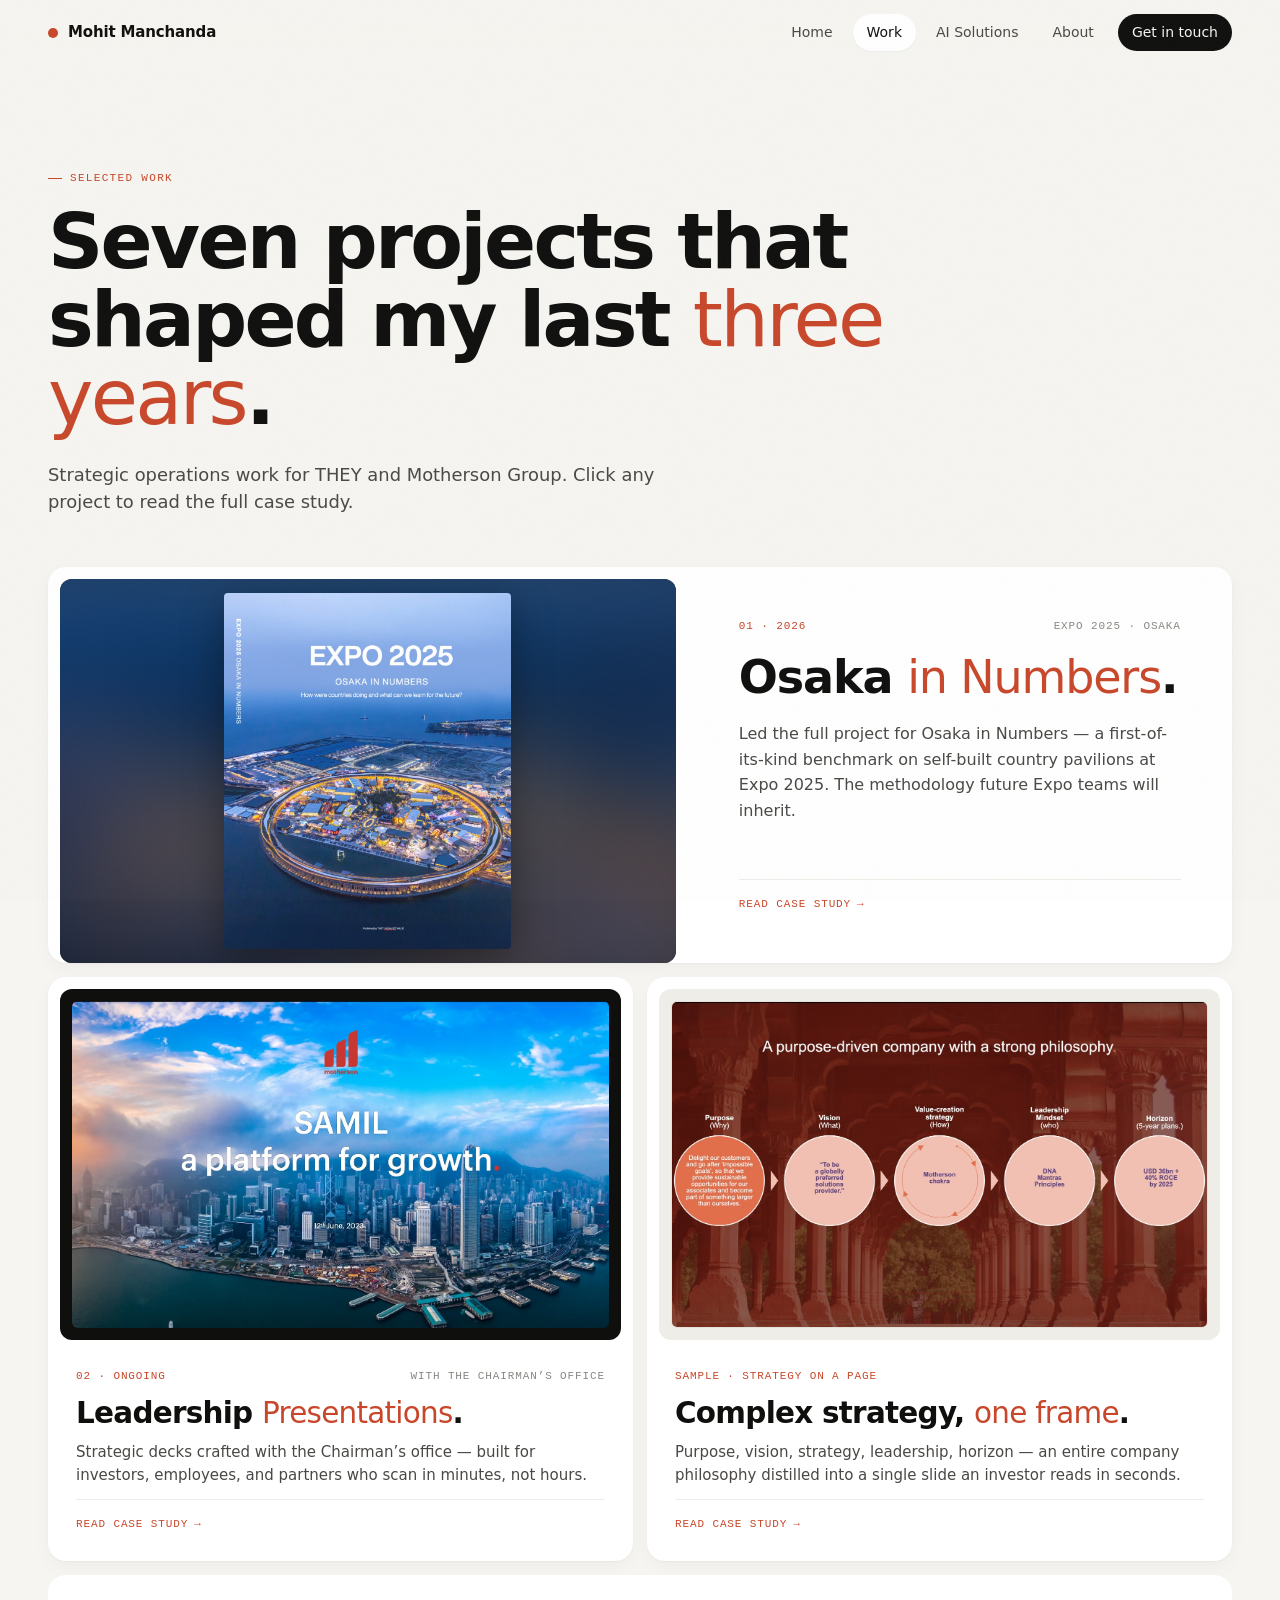
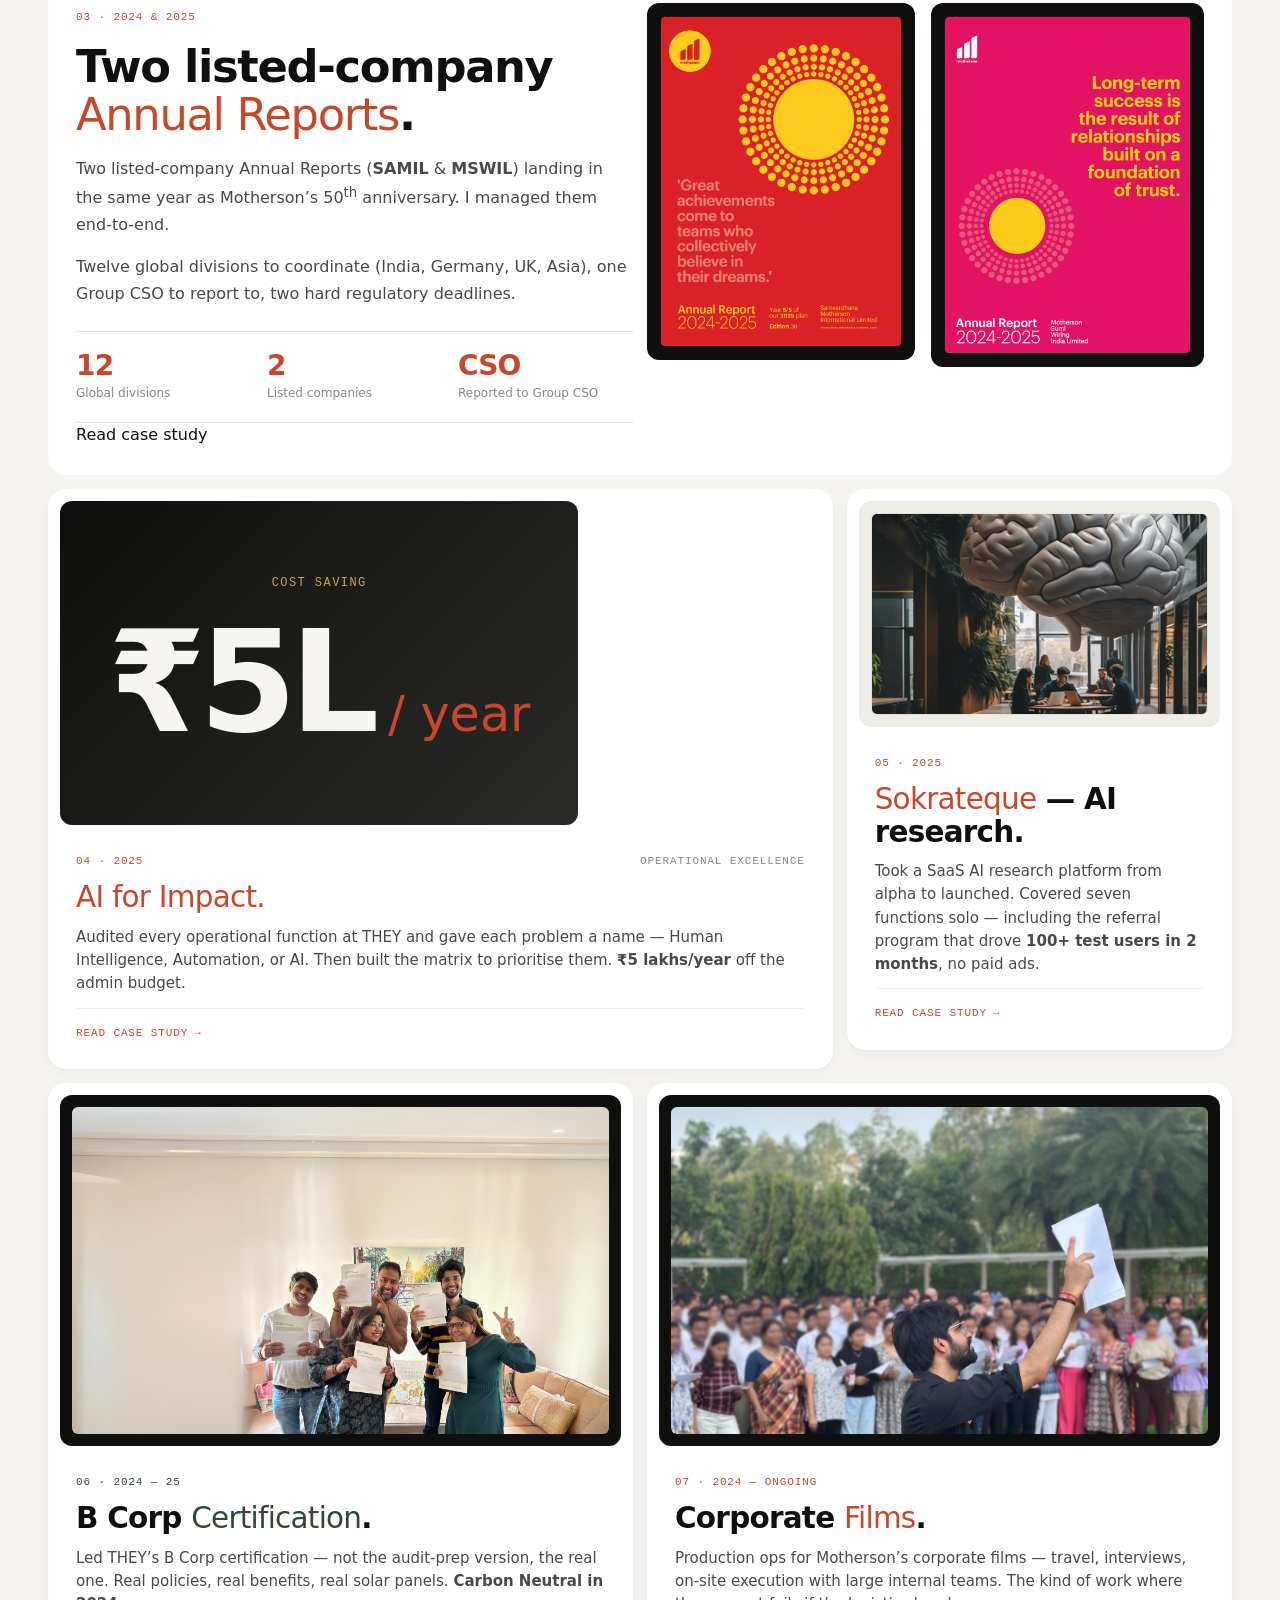
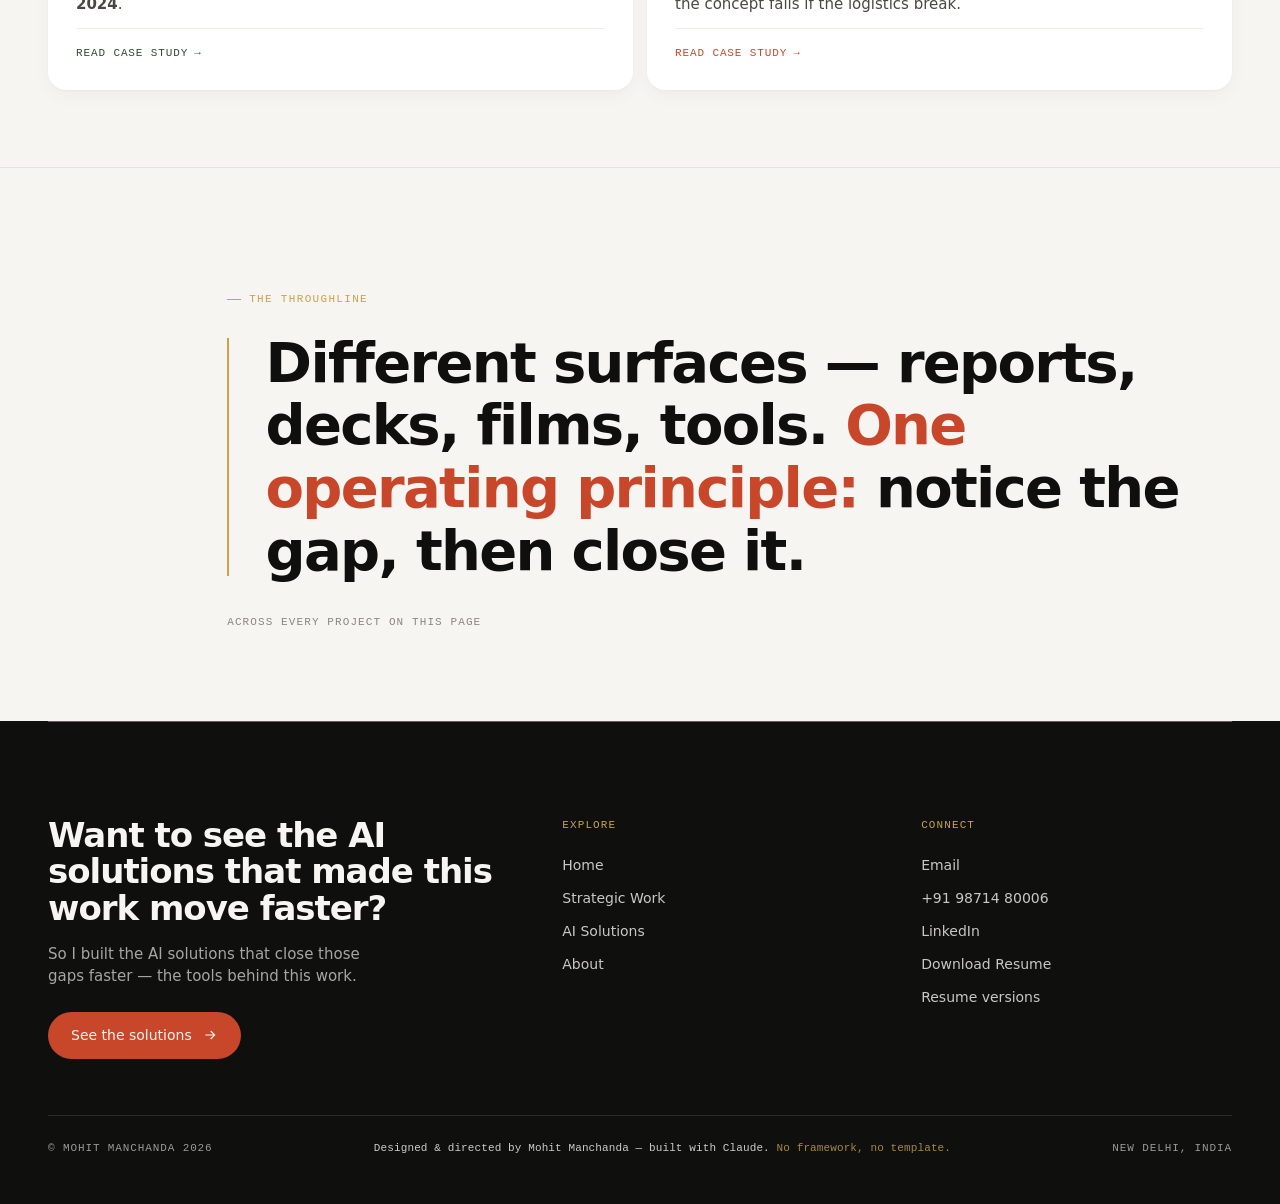
==== work.html @ 983c3a4b "Initial commit — Mohit Manchanda portfolio (static site) Hand-directed by Mohit, built with Claude. " ====
<!DOCTYPE html>
<html lang="en">
<head>
  <meta charset="UTF-8">
  <meta name="viewport" content="width=device-width, initial-scale=1.0">
  <title>Strategic Work — Mohit Manchanda</title>
  <meta name="description" content="Seven strategic projects: annual reports, leadership presentations, B Corp certification, corporate films, Sokrateque marketing, AI for Impact, Osaka Expo report.">
  <link rel="icon" type="image/svg+xml" href="favicon.svg">
  <link rel="canonical" href="https://mohitmanchanda.me/work">
  <meta property="og:type" content="website">
  <meta property="og:url" content="https://mohitmanchanda.me/work">
  <meta property="og:title" content="Selected Work — Mohit Manchanda">
  <meta property="og:description" content="Seven projects that shaped my last three years: annual reports, leadership presentations, B Corp, Sokrateque, AI for Impact, and the Osaka Expo report.">
  <meta property="og:image" content="https://mohitmanchanda.me/images/og-image.jpg">
  <meta property="og:image:width" content="1200">
  <meta property="og:image:height" content="630">
  <meta name="twitter:card" content="summary_large_image">
  <meta name="twitter:title" content="Selected Work — Mohit Manchanda">
  <meta name="twitter:description" content="Seven projects that shaped my last three years at THEY and Motherson Group.">
  <meta name="twitter:image" content="https://mohitmanchanda.me/images/og-image.jpg">
  <script>document.documentElement.classList.add("motion");</script>

  <link rel="stylesheet" href="style.css">
</head>
<body>
  <a href="#main" class="skip-link">Skip to main content</a>

  <nav class="nav">
    <div class="nav-inner">
      <a href="index.html" class="brand">
        <span class="brand-dot"></span>
        <span>Mohit Manchanda</span>
      </a>
      <div class="nav-links">
        <a href="index.html">Home</a>
        <a href="work.html" class="active">Work</a>
        <a href="tools.html">AI Solutions</a>
        <a href="about.html">About</a>
        <a href="about.html#contact" class="nav-cta">Get in touch</a>
      </div>
      <button class="nav-toggle" aria-label="Open menu" aria-expanded="false">
        <svg viewBox="0 0 24 24" fill="none" stroke="currentColor" stroke-width="2" stroke-linecap="round">
          <line class="bar bar-top" x1="3" y1="7" x2="21" y2="7"/>
          <line class="bar bar-mid" x1="3" y1="12" x2="21" y2="12"/>
          <line class="bar bar-bot" x1="3" y1="17" x2="21" y2="17"/>
        </svg>
      </button>
    </div>
  </nav>

  <header class="page-head" id="main">
    <span class="eyebrow">Selected Work</span>
    <h1>Seven projects that shaped my last <em>three years</em>.</h1>
    <p class="lede">Strategic operations work for THEY and Motherson Group. Click any project to read the full case study.</p>
  </header>

  <!-- WORK GRID -->
  <section class="work-grid">
    <h2 class="visually-hidden">Selected projects</h2>

    <!-- 01 Osaka (opener) -->
    <button class="work-item work-hero clickable" data-case="osaka">
      <div class="work-image is-cover is-cover-wide" style="--cover-bg: url('images/osaka-cover.jpg');">
        <img src="images/osaka-cover.jpg" alt="Expo 2025 Osaka in Numbers report cover">
      </div>
      <div class="work-body">
        <div class="work-meta">
          <span class="tag tag-accent">01 &middot; 2026</span>
          <span class="tag">Expo 2025 &middot; Osaka</span>
        </div>
        <h3>Osaka <em>in Numbers</em>.</h3>
        <p class="work-desc">Led the full project for Osaka in Numbers &mdash; a first-of-its-kind benchmark on self-built country pavilions at Expo 2025. The methodology future Expo teams will inherit.</p>
        <span class="open-hint">Read case study</span>
      </div>
    </button>

    <!-- 02 Leadership Presentations -->
    <button class="work-item work-half clickable" data-case="leadership">
      <div class="work-image">
        <img loading="lazy" src="images/slide-samil-platform.jpg" alt="SAMIL a platform for growth - Motherson investor presentation title slide">
      </div>
      <div class="work-body">
        <div class="work-meta">
          <span class="tag tag-accent">02 &middot; Ongoing</span>
          <span class="tag">With the Chairman&rsquo;s office</span>
        </div>
        <h3>Leadership <em>Presentations</em>.</h3>
        <p class="work-desc">Strategic decks crafted with the Chairman&rsquo;s office &mdash; built for investors, employees, and partners who scan in minutes, not hours.</p>
        <span class="open-hint">Read case study</span>
      </div>
    </button>

    <!-- 02b — Aerospace slide -->
    <button class="work-item work-half clickable" data-case="leadership">
      <div class="work-image frame-light">
        <img loading="lazy" src="images/slide-philosophy.jpg" alt="Motherson company philosophy slide - Purpose, Vision, Strategy, Leadership, Horizon">
      </div>
      <div class="work-body">
        <div class="work-meta">
          <span class="tag tag-accent">Sample &middot; Strategy on a page</span>
        </div>
        <h3>Complex strategy, <em>one frame</em>.</h3>
        <p class="work-desc">Purpose, vision, strategy, leadership, horizon &mdash; an entire company philosophy distilled into a single slide an investor reads in seconds.</p>
        <span class="open-hint">Read case study</span>
      </div>
    </button>

    <!-- 03 Annual Reports (PAIR) -->
    <button class="work-pair clickable" data-case="annual-reports" style="border:0; text-align:left; font:inherit; color:inherit; cursor:pointer; width:100%;">
      <div>
        <div class="work-meta" style="margin-bottom: 16px;">
          <span class="tag tag-accent">03 &middot; 2024 &amp; 2025</span>
        </div>
        <h3 class="section-title" style="margin-bottom: 16px; font-size: clamp(28px, 3.5vw, 48px);">Two listed-company <em>Annual Reports</em>.</h3>
        <p style="font-size: 16px; line-height: 1.65; color: var(--text-soft); margin-bottom: 16px;">Two listed-company Annual Reports (<strong>SAMIL</strong> &amp; <strong>MSWIL</strong>) landing in the same year as Motherson&rsquo;s 50<sup>th</sup> anniversary. I managed them end-to-end.</p>
        <p style="font-size: 16px; line-height: 1.65; color: var(--text-soft); margin-bottom: 24px;">Twelve global divisions to coordinate (India, Germany, UK, Asia), one Group CSO to report to, two hard regulatory deadlines.</p>

        <div style="display: grid; grid-template-columns: 1fr 1fr 1fr; gap: 16px; padding: 20px 0; border-top: 1px solid var(--line); border-bottom: 1px solid var(--line);">
          <div>
            <div style="font-size: 28px; line-height: 1; color: var(--accent); font-weight: 600; letter-spacing: -0.03em;" data-count="12">12</div>
            <div style="font-size: 12px; color: var(--text-mute); margin-top: 4px;">Global divisions</div>
          </div>
          <div>
            <div style="font-size: 28px; line-height: 1; color: var(--accent); font-weight: 600; letter-spacing: -0.03em;">2</div>
            <div style="font-size: 12px; color: var(--text-mute); margin-top: 4px;">Listed companies</div>
          </div>
          <div>
            <div style="font-size: 28px; line-height: 1; color: var(--accent); font-weight: 600; letter-spacing: -0.03em;">CSO</div>
            <div style="font-size: 12px; color: var(--text-mute); margin-top: 4px;">Reported to Group CSO</div>
          </div>
        </div>
        <span class="open-hint" style="margin-top: 16px;">Read case study</span>
      </div>

      <div style="display: flex; gap: 16px; align-items: start; justify-content: flex-end;">
        <div class="pair-cover">
          <img loading="lazy" src="images/annual-samil-2025.jpg" alt="SAMIL Annual Report 2024-25">
        </div>
        <div class="pair-cover">
          <img loading="lazy" src="images/annual-mswil-2025.jpg" alt="MSWIL Annual Report 2024-25">
        </div>
      </div>
    </button>

    <!-- (band moved to the end; all projects now flow as one continuous grid) -->

    <!-- 04 AI for Impact -->
    <button class="work-item work-feature clickable" data-case="ai-for-impact">
      <div class="work-image" style="background: linear-gradient(135deg, #0F0F0E 0%, #2a2a28 100%); display: flex; align-items: center; justify-content: center; padding: 48px;">
        <div style="text-align: center; color: #F6F5F1;">
          <div style="font-family: var(--font-mono); font-size: 12px; text-transform: uppercase; letter-spacing: 0.12em; color: #C9A24B; margin-bottom: 20px;">Cost saving</div>
          <div style="font-size: clamp(72px, 11vw, 144px); line-height: 1; letter-spacing: -0.05em; font-weight: 600; font-feature-settings: 'tnum';">&#8377;5L<em style="font-style: normal; font-size: 0.35em; color: #C8472A; font-weight: 400; letter-spacing: 0;"> / year</em></div>
        </div>
      </div>
      <div class="work-body">
        <div class="work-meta">
          <span class="tag tag-accent">04 &middot; 2025</span>
          <span class="tag">Operational Excellence</span>
        </div>
        <h3><em>AI for Impact.</em></h3>
        <p class="work-desc">Audited every operational function at THEY and gave each problem a name &mdash; Human Intelligence, Automation, or AI. Then built the matrix to prioritise them. <strong>&#8377;5 lakhs/year</strong> off the admin budget.</p>
        <span class="open-hint">Read case study</span>
      </div>
    </button>

    <!-- 05 Sokrateque -->
    <button class="work-item work-third clickable" data-case="sokrateque">
      <div class="work-image frame-light">
        <img loading="lazy" src="images/sokrateque-creative.jpg" alt="Sokrateque AI research platform creative">
      </div>
      <div class="work-body">
        <div class="work-meta">
          <span class="tag tag-accent">05 &middot; 2025</span>
        </div>
        <h3><em>Sokrateque</em> &mdash; AI research.</h3>
        <p class="work-desc">Took a SaaS AI research platform from alpha to launched. Covered seven functions solo &mdash; including the referral program that drove <strong>100+ test users in 2 months</strong>, no paid ads.</p>
        <span class="open-hint">Read case study</span>
      </div>
    </button>

    <!-- 06 B Corp -->
    <button class="work-item work-half clickable" data-case="bcorp">
      <div class="work-image">
        <img loading="lazy" src="images/bcorp-spread.jpg" alt="THEY team celebrating B Corp certification with their certificates">
      </div>
      <div class="work-body">
        <div class="work-meta">
          <span class="tag" style="color: var(--moss);">06 &middot; 2024 &mdash; 25</span>
        </div>
        <h3>B&nbsp;Corp <em style="color: var(--moss);">Certification</em>.</h3>
        <p class="work-desc">Led THEY&rsquo;s B Corp certification &mdash; not the audit-prep version, the real one. Real policies, real benefits, real solar panels. <strong>Carbon Neutral in 2024</strong>.</p>
        <span class="open-hint" style="color: var(--moss);">Read case study</span>
      </div>
    </button>

    <!-- 07 Corporate Films -->
    <button class="work-item work-half clickable" data-case="films">
      <div class="work-image">
        <img loading="lazy" src="images/mohit-directing.jpg" alt="Mohit on the set of a Motherson corporate film shoot">
      </div>
      <div class="work-body">
        <div class="work-meta">
          <span class="tag tag-accent">07 &middot; 2024 &mdash; Ongoing</span>
        </div>
        <h3>Corporate <em>Films</em>.</h3>
        <p class="work-desc">Production ops for Motherson&rsquo;s corporate films &mdash; travel, interviews, on-site execution with large internal teams. The kind of work where the concept fails if the logistics break.</p>
        <span class="open-hint">Read case study</span>
      </div>
    </button>

  </section>

  <!-- Throughline — a light editorial pull-quote that hands directly into the dark footer -->
  <section class="statement-band statement-band--light">
    <div class="statement-band-inner">
      <span class="statement-eyebrow">The throughline</span>
      <blockquote class="sb-quote">
        <p>Different surfaces &mdash; reports, decks, films, tools. <span class="accent">One operating principle:</span> notice the gap, then close it.</p>
      </blockquote>
      <span class="sb-foot">Across every project on this page</span>
    </div>
  </section>

  <!-- ============================================
       MODALS — Case study deep dives
       ============================================ -->

  <!-- 01 AI for Impact -->
  <dialog class="case-modal" id="case-ai-for-impact">
    <div class="modal-shell">
      <button class="modal-close" aria-label="Close">&times;</button>
      <div class="modal-body">
        <div class="case-cover is-dark">
          <div class="case-cover-figure">
            <span class="figure-label">Cost saving &middot; 2025</span>
            <span class="figure-value">&#8377;5L<em> / year</em></span>
            <span class="figure-caption">Reduced annual administrative cost through the framework I built</span>
          </div>
        </div>
        <div class="modal-inner">
          <div class="case-head">
            <span class="case-num">04</span>
            <div>
              <h2 class="case-title">AI for <em>Impact</em>.</h2>
              <p class="case-tagline">A framework that named every operational problem before solving it &mdash; and gave THEY a shared language for deciding what to automate, upskill, or hand to AI.</p>
            </div>
          </div>

          <div class="case-result"><span class="case-result-label">Result</span><span class="case-result-text">&#8377;5 lakhs/year off the admin budget.</span></div>
          <div class="case-meta-strip">
            <div><span class="meta-label">Role</span><span class="meta-value"><strong>Initiative Lead</strong></span></div>
            <div><span class="meta-label">Year</span><span class="meta-value">2025</span></div>
            <div><span class="meta-label">Category</span><span class="meta-value">Operational Excellence</span></div>
            <div><span class="meta-label">Reported to</span><span class="meta-value">Senior Leadership</span></div>
          </div>

          <div class="case-content">
            <section class="case-section">
              <h3>Overview</h3>
              <p>Every company has inefficiencies. Most don&rsquo;t have a vocabulary for them. I built one. I reviewed company operations to identify areas for improvement, then grouped each opportunity into three categories &mdash; improving skills and ways of working (<strong>Human Intelligence</strong>), using tools to speed up tasks (<strong>Automation</strong>), and applying AI for smarter work (<strong>Artificial Intelligence</strong>). The framework gave THEY a shared language for deciding what kind of solution any given problem actually needed.</p>
              <figure class="case-visual">
                <img loading="lazy" src="images/ai-framework.jpg" alt="AI for Impact framework showing opportunities grouped under Human Intelligence, Automation, and Artificial Intelligence">
                <figcaption>The framework &mdash; opportunities mapped to the three categories</figcaption>
              </figure>
            </section>
            <section class="case-section">
              <h3>The Framework</h3>
              <p>On top of the three categories I built an <strong>Impact&ndash;Effort matrix</strong> &mdash; so we didn&rsquo;t just know what kind of problem we had, we knew which one to fix first. The result: finance and administration automated, the Annual Reports workflow sharpened, and the agency armed with a way to talk about its own work.</p>
              <figure class="case-visual">
                <img loading="lazy" src="images/ai-matrix.jpg" alt="Impact-Effort matrix plotting each opportunity by required effort and potential impact">
                <figcaption>The Impact&ndash;Effort matrix &mdash; what to do first</figcaption>
              </figure>
            </section>
            <section class="case-section">
              <h3>Outcomes</h3>
              <div class="case-outcomes">
                <div class="outcome"><span class="out-num">&#8377;5L<em> /yr</em></span><span class="out-label">Reduced administrative cost</span></div>
                <div class="outcome"><span class="out-num">Finance<br>+ Admin</span><span class="out-label">Functions successfully automated</span></div>
                <div class="outcome"><span class="out-num">Annual<br>Reports</span><span class="out-label">Workflow significantly improved</span></div>
              </div>
            </section>
          </div>
        </div>
      </div>
    </div>
  </dialog>

  <!-- 02 Leadership Presentations -->
  <dialog class="case-modal" id="case-leadership">
    <div class="modal-shell">
      <button class="modal-close" aria-label="Close">&times;</button>
      <div class="modal-body">
        <div class="case-cover">
          <img loading="lazy" src="images/slide-samil-platform.jpg" alt="SAMIL a platform for growth - Motherson investor presentation title slide">
        </div>
        <div class="modal-inner">
          <div class="case-head">
            <span class="case-num">02</span>
            <div>
              <h2 class="case-title">Leadership <em>Presentations</em>.</h2>
              <p class="case-tagline">High-stakes decks crafted with the Chairman&rsquo;s office &mdash; shaping the narratives that move investors, employees, and partners.</p>
            </div>
          </div>

          <div class="case-result"><span class="case-result-label">Result</span><span class="case-result-text">Decks that moved investors, employees &amp; partners.</span></div>
          <div class="case-meta-strip">
            <div><span class="meta-label">Role</span><span class="meta-value"><strong>Strategic Lead</strong></span></div>
            <div><span class="meta-label">Year</span><span class="meta-value">Ongoing</span></div>
            <div><span class="meta-label">Category</span><span class="meta-value">Strategy &amp; Design</span></div>
            <div><span class="meta-label">Audience</span><span class="meta-value">Investors, partners, employees</span></div>
          </div>

          <div class="case-content">
            <section class="case-section">
              <h3>Overview</h3>
              <p>When the Chairman of a ~$14bn global auto group needs to land a story with investors, the slide either reads in three seconds or it doesn&rsquo;t. I coordinated with top leadership &mdash; including the Chairman&rsquo;s office &mdash; to craft the strategic communication decks for investor meetings and global summits, shaping narratives for global investors, employees, and partners.</p>
            </section>
            <section class="case-section">
              <h3>What I Did</h3>
              <p>Research first, narrative second, design third. In-depth research with strategy, finance, and divisional teams. Structured strategic messaging. Visual decks at the level of polish investor scrutiny demands. Collaborated cross-functionally to deliver presentations that enhanced investor confidence, supported customer engagement, and communicated group-wide achievements.</p>
            </section>
            <section class="case-section">
              <h3>Selected slides</h3>
              <div class="case-slides">
                <figure>
                  <img loading="lazy" src="images/slide-motherson-philosophy.jpg" alt="Motherson purpose and growth philosophy on one slide — Purpose, Vision, Value-creation strategy, Leadership mindset, Horizon">
                  <figcaption>An entire company philosophy &mdash; purpose, vision, strategy, leadership, horizon &mdash; on a single frame.</figcaption>
                </figure>
                <figure>
                  <img loading="lazy" src="images/slide-expo-pavilions.jpg" alt="Expo pavilion benchmark scatter plot — total cost of participation versus top-10 votes per visitor, with pavilion photos">
                  <figcaption>Dense benchmark data turned into one read &mdash; cost of participation vs. visitor votes.</figcaption>
                </figure>
              </div>
            </section>
            <section class="case-section">
              <h3>Outcomes</h3>
              <div class="case-outcomes">
                <div class="outcome"><span class="out-num">Investor</span><span class="out-label">Confidence enhanced</span></div>
                <div class="outcome"><span class="out-num">Customer</span><span class="out-label">Engagement supported</span></div>
                <div class="outcome"><span class="out-num">Group-wide</span><span class="out-label">Achievements communicated</span></div>
              </div>
              <a href="tools.html#tool-2" class="case-tool-link">Tool I built to search years of these decks: Slide Library</a>
            </section>
          </div>
        </div>
      </div>
    </div>
  </dialog>

  <!-- 03 Annual Reports -->
  <dialog class="case-modal" id="case-annual-reports">
    <div class="modal-shell">
      <button class="modal-close" aria-label="Close">&times;</button>
      <div class="modal-body">
        <div class="case-cover is-quad">
          <figure>
            <img loading="lazy" src="images/annual-samil-2024.jpg" alt="SAMIL Annual Report 2023-24">
            <figcaption>SAMIL &middot; 2023&ndash;24</figcaption>
          </figure>
          <figure>
            <img loading="lazy" src="images/annual-mswil-2024.jpg" alt="MSWIL Annual Report 2023-24">
            <figcaption>MSWIL &middot; 2023&ndash;24</figcaption>
          </figure>
          <figure>
            <img loading="lazy" src="images/annual-samil-2025.jpg" alt="SAMIL Annual Report 2024-25">
            <figcaption>SAMIL &middot; 2024&ndash;25</figcaption>
          </figure>
          <figure>
            <img loading="lazy" src="images/annual-mswil-2025.jpg" alt="MSWIL Annual Report 2024-25">
            <figcaption>MSWIL &middot; 2024&ndash;25</figcaption>
          </figure>
        </div>
        <div class="modal-inner">
          <div class="case-head">
            <span class="case-num">03</span>
            <div>
              <h2 class="case-title">Two listed-company <em>Annual Reports</em>.</h2>
              <p class="case-tagline">Managed SAMIL and MSWIL end-to-end during Motherson&rsquo;s 50<sup>th</sup> anniversary &mdash; coordinated across 12 global divisions and reported into the Group CSO.</p>
            </div>
          </div>

          <div class="case-result"><span class="case-result-label">Result</span><span class="case-result-text">2 listed companies &middot; 12 divisions &middot; delivered on time.</span></div>
          <div class="case-meta-strip">
            <div><span class="meta-label">Role</span><span class="meta-value"><strong>Managed delivery</strong></span></div>
            <div><span class="meta-label">Year</span><span class="meta-value">2024 &amp; 2025</span></div>
            <div><span class="meta-label">Companies</span><span class="meta-value">SAMIL &middot; MSWIL</span></div>
            <div><span class="meta-label">Reported to</span><span class="meta-value">Group CSO</span></div>
          </div>

          <div class="case-content">
            <section class="case-section">
              <h3>Overview</h3>
              <p>Two listed-company Annual Reports &mdash; <strong>SAMIL</strong> and <strong>MSWIL</strong> &mdash; landing in the same year as Motherson&rsquo;s 50<sup>th</sup> anniversary. Each had to satisfy regulators, anchor investor confidence, and carry the celebratory narrative. Twelve global divisions across India, Germany, the UK, and Asia each needed to feed in. I managed them end-to-end.</p>
            </section>
            <section class="case-section">
              <h3>What I Did</h3>
              <p>Coordinated across strategy, design, content, sustainability, and divisional teams. Reported weekly to the <strong>Group CSO</strong>. Liaised with Marketing and Creative heads to keep brand and content aligned across both reports &mdash; twelve global divisions feeding into two hard regulatory deadlines.</p>
            </section>
            <section class="case-section">
              <h3>Outcome</h3>
              <p>Delivered on time, on-brand, and on the milestone. Streamlined workflows, reduced content turnaround time, and integrated diverse business narratives into reports that strengthened investor trust and stakeholder engagement.</p>
              <div class="case-outcomes" style="margin-top: 16px;">
                <div class="outcome"><span class="out-num">2</span><span class="out-label">Listed companies delivered on time</span></div>
                <div class="outcome"><span class="out-num">12</span><span class="out-label">Global divisions coordinated</span></div>
                <div class="outcome"><span class="out-num">50<sup>th</sup></span><span class="out-label">Anniversary narrative landed</span></div>
              </div>
            </section>
          </div>
        </div>
      </div>
    </div>
  </dialog>

  <!-- 04 Corporate Films -->
  <dialog class="case-modal" id="case-films">
    <div class="modal-shell">
      <button class="modal-close" aria-label="Close">&times;</button>
      <div class="modal-body">
        <div class="case-cover">
          <img loading="lazy" src="images/mohit-directing.jpg" alt="Mohit on the set of a corporate film shoot">
        </div>
        <div class="modal-inner">
          <div class="case-head">
            <span class="case-num">07</span>
            <div>
              <h2 class="case-title">Corporate <em>Films</em>.</h2>
              <p class="case-tagline">Production and on-set logistics for the films that brought Motherson&rsquo;s story to camera &mdash; large internal teams across multiple sites.</p>
            </div>
          </div>

          <div class="case-result"><span class="case-result-label">Result</span><span class="case-result-text">Group films delivered on-site with large internal teams.</span></div>
          <div class="case-meta-strip">
            <div><span class="meta-label">Role</span><span class="meta-value"><strong>Production Lead</strong></span></div>
            <div><span class="meta-label">Year</span><span class="meta-value">2024 &mdash; Ongoing</span></div>
            <div><span class="meta-label">Category</span><span class="meta-value">Production &amp; Logistics</span></div>
            <div><span class="meta-label">Scale</span><span class="meta-value">Multiple sites &middot; Large teams</span></div>
          </div>

          <div class="case-content">
            <section class="case-section">
              <h3>Overview</h3>
              <p>Corporate films are a high-budget medium where every choice carries weight. Coordinated logistics and production end-to-end &mdash; travel, interviews, on-site execution with large internal teams. The kind of work where the creative concept doesn&rsquo;t save you if the logistics break on day two.</p>
            </section>
            <section class="case-section">
              <h3>What I Did</h3>
              <ul>
                <li>Owned on-set logistics and production coordination &mdash; scheduling, travel, interviews, and execution with large internal teams across multiple sites</li>
                <li>Provided light editorial input and supported leadership visibility through films that amplified group milestones and reinforced Motherson&rsquo;s culture</li>
              </ul>
            </section>
          </div>
        </div>
      </div>
    </div>
  </dialog>

  <!-- 05 Sokrateque -->
  <dialog class="case-modal" id="case-sokrateque">
    <div class="modal-shell">
      <button class="modal-close" aria-label="Close">&times;</button>
      <div class="modal-body">
        <div class="case-cover">
          <img loading="lazy" src="images/sokrateque-creative.jpg" alt="Sokrateque AI research platform">
        </div>
        <div class="modal-inner">
          <div class="case-head">
            <span class="case-num">05</span>
            <div>
              <h2 class="case-title"><em>Sokrateque</em> &mdash; AI research, launched.</h2>
              <p class="case-tagline">Embedded across product, marketing, and analytics for a SaaS AI research platform &mdash; from alpha testing to a referral program that drove 100+ test users in two months.</p>
            </div>
          </div>

          <div class="case-result"><span class="case-result-label">Result</span><span class="case-result-text">100+ test users in 2 months, with no paid ads.</span></div>
          <div class="case-meta-strip">
            <div><span class="meta-label">Role</span><span class="meta-value"><strong>Cross-functional Lead</strong></span></div>
            <div><span class="meta-label">Year</span><span class="meta-value">2025</span></div>
            <div><span class="meta-label">Category</span><span class="meta-value">SaaS Product Marketing</span></div>
            <div><span class="meta-label">Audience</span><span class="meta-value">Students &amp; professionals</span></div>
          </div>

          <div class="case-content">
            <section class="case-section">
              <h3>Overview</h3>
              <p>Sokrateque was a SaaS AI research platform with strong tech and no audience. I took it from alpha to launched &mdash; embedded across product, marketing, and analytics, from shaping the go-to-market approach to hands-on feature testing and user acquisition. The platform shipped market-ready and user-focused because someone was holding all seven threads at once.</p>
            </section>
            <section class="case-section">
              <h3>Key Contributions</h3>
              <ul>
                <li><strong>Go-to-market strategy:</strong> Conducted market research and competitive analysis to shape positioning and target audience strategy.</li>
                <li><strong>Product development support:</strong> Coordinated with developers to build and refine AI-powered research features aligned to user needs.</li>
                <li><strong>Alpha testing:</strong> Ran early-stage platform tests to identify bugs and usability issues, providing actionable feedback for fixes.</li>
                <li><strong>User experience design:</strong> Created initial website wireframes to improve navigation and streamline the user journey.</li>
                <li><strong>Content creation:</strong> Wrote web copy for product pages to clearly communicate features and benefits.</li>
                <li><strong>Analytics setup:</strong> Implemented Google Analytics tracking and defined measurement metrics to monitor performance and engagement.</li>
                <li><strong>Referral campaign management:</strong> Designed and launched a referral program using FirstPromoter, resulting in 100+ test users in two months; oversaw tracking, incentives, and campaign optimisation.</li>
              </ul>
            </section>
            <section class="case-section">
              <h3>Outcomes</h3>
              <div class="case-outcomes">
                <div class="outcome"><span class="out-num">100<em>+</em></span><span class="out-label">Test users in 2 months</span></div>
                <div class="outcome"><span class="out-num">7</span><span class="out-label">Cross-functional contributions</span></div>
                <div class="outcome"><span class="out-num">Launch</span><span class="out-label">Platform brought market-ready</span></div>
              </div>
            </section>
          </div>
        </div>
      </div>
    </div>
  </dialog>

  <!-- 06 B Corp -->
  <dialog class="case-modal is-bcorp" id="case-bcorp">
    <div class="modal-shell">
      <button class="modal-close" aria-label="Close">&times;</button>
      <div class="modal-body">
        <div class="case-cover is-crop">
          <img loading="lazy" src="images/bcorp-spread.jpg" alt="THEY team celebrating B Corp certification">
        </div>
        <div class="modal-inner">
          <div class="case-head">
            <span class="case-num">06</span>
            <div>
              <h2 class="case-title">B&nbsp;Corp <em>Certification</em>.</h2>
              <p class="case-tagline">Led THEY&rsquo;s B Corp journey end-to-end. Real systemic changes across five pillars &mdash; not just audit prep.</p>
            </div>
          </div>

          <div class="case-result"><span class="case-result-label">Result</span><span class="case-result-text">Certified B&nbsp;Corp + carbon neutral across 5 pillars.</span></div>
          <div class="case-meta-strip">
            <div><span class="meta-label">Role</span><span class="meta-value"><strong>Certification Lead</strong></span></div>
            <div><span class="meta-label">Year</span><span class="meta-value">2024 &mdash; 25</span></div>
            <div><span class="meta-label">Category</span><span class="meta-value">Sustainability &amp; Governance</span></div>
            <div><span class="meta-label">Pillars</span><span class="meta-value">Workers, Customers, Governance, Community, Environment</span></div>
          </div>

          <div class="case-content">
            <section class="case-section">
              <h3>Overview</h3>
              <p>Most companies treat B Corp as audit prep. We didn&rsquo;t. Led the certification journey end-to-end with real changes across the company &mdash; from policies and customer feedback to employee benefits and community initiatives. Made the company <strong>carbon neutral in 2024</strong> by calculating emissions to UN standards and offsetting with carbon credits, while shifting to renewables and installing solar panels at the Delhi office. Real action first, balance-sheet maths second. Recertified in 2026 &mdash; proof it stuck.</p>
            </section>
            <section class="case-section">
              <h3>Across Five Pillars</h3>
              <ul>
                <li><strong>Workers:</strong> Formalised company values, job responsibilities, and policies; introduced equal financial opportunity frameworks, expanded secondary benefits (pension, healthcare, privilege leave), offered professional training, and supported remote work setup funding.</li>
                <li><strong>Customers:</strong> Implemented formal quality control standards, created ethical business conduct policies, and introduced structured customer feedback mechanisms at both annual and project levels.</li>
                <li><strong>Governance:</strong> Streamlined internal operations, defined vision, mission, and values, developed an employee handbook, and published a social and environmental impact statement.</li>
                <li><strong>Community:</strong> Organised donations, developed brand packages for NGOs, promoted skill-based volunteering, and encouraged individual charitable initiatives.</li>
                <li><strong>Environment:</strong> Achieved carbon neutrality for 2024 by calculating emissions in line with UN standards and purchasing carbon credits to fully offset them; additionally installed solar panels at the Delhi office, transitioned to renewable energy, and implemented waste separation.</li>
              </ul>
            </section>
            <section class="case-section">
              <h3>Outcomes</h3>
              <div class="case-outcomes">
                <div class="outcome"><span class="out-num">2024</span><span class="out-label">Carbon Neutral achieved</span></div>
                <div class="outcome"><span class="out-num">5</span><span class="out-label">Pillars improved systemically</span></div>
                <div class="outcome"><span class="out-num">Solar</span><span class="out-label">Installed at Delhi office</span></div>
              </div>
              <a href="https://they-website.webflow.io/blogs-collection/embracing-ethics---theys-journey-to-b-corp-certification" target="_blank" class="case-tool-link">Read my full article on THEY&rsquo;s journey &rarr;</a>
            </section>
          </div>
        </div>
      </div>
    </div>
  </dialog>

  <!-- 07 Osaka -->
  <dialog class="case-modal" id="case-osaka">
    <div class="modal-shell">
      <button class="modal-close" aria-label="Close">&times;</button>
      <div class="modal-body">
        <div class="case-cover">
          <img loading="lazy" src="images/osaka-spread.jpg" alt="Osaka in Numbers report spread">
        </div>
        <div class="modal-inner">
          <div class="case-head">
            <span class="case-num">01</span>
            <div>
              <h2 class="case-title">Osaka <em>in Numbers</em>.</h2>
              <p class="case-tagline">A first-of-its-kind benchmark report on self-built country pavilions at Expo 2025 Osaka &mdash; turning raw pavilion data into strategic guidance for future Expo teams.</p>
            </div>
          </div>

          <div class="case-result"><span class="case-result-label">Result</span><span class="case-result-text">A first-of-its-kind Expo benchmark, turned into strategic guidance.</span></div>
          <div class="case-meta-strip">
            <div><span class="meta-label">Role</span><span class="meta-value"><strong>Project Lead</strong></span></div>
            <div><span class="meta-label">Year</span><span class="meta-value">2026</span></div>
            <div><span class="meta-label">Category</span><span class="meta-value">Research &amp; Operations</span></div>
            <div><span class="meta-label">Coverage</span><span class="meta-value">Self-built country pavilions</span></div>
          </div>

          <div class="case-content">
            <section class="case-section">
              <h3>Overview</h3>
              <p>No benchmark existed for self-built country pavilions at World Expos. Each country was effectively starting from scratch. Led the full project for <strong>Expo 2025 Osaka in Numbers</strong> &mdash; managed operations, analysed pavilion data, built the benchmark, and turned the findings into simple strategic insights and practical guidance pavilion leaders could actually act on. Future Expo teams now inherit the methodology instead of starting over.</p>
            </section>
            <section class="case-section">
              <h3>Outcomes</h3>
              <div class="case-outcomes">
                <div class="outcome"><span class="out-num">1<sup>st</sup></span><span class="out-label">Benchmark of its kind</span></div>
                <div class="outcome"><span class="out-num">Project Lead</span><span class="out-label">Named in the published report</span></div>
                <div class="outcome"><span class="out-num">Future</span><span class="out-label">Expo teams now have a baseline</span></div>
              </div>
            </section>
          </div>
        </div>
      </div>
    </div>
  </dialog>

  <!-- Footer -->
  <footer class="footer footer--flush">
    <div class="footer-inner">
      <div class="footer-lead">
        <h3>Want to see the AI solutions that made this work move faster?</h3>
        <p>So I built the AI solutions that close those gaps faster &mdash; the tools behind this work.</p>
        <a href="tools.html" class="btn-pill">
          <span>See the solutions</span>
          <svg viewBox="0 0 24 24" fill="none" stroke="currentColor" stroke-width="1.6"><path d="M5 12h14M13 6l6 6-6 6"/></svg>
        </a>
      </div>
      <div class="footer-col">
        <h4>Explore</h4>
        <a href="index.html">Home</a>
        <a href="work.html">Strategic Work</a>
        <a href="tools.html">AI Solutions</a>
        <a href="about.html">About</a>
      </div>
      <div class="footer-col">
        <h4>Connect</h4>
        <a href="mailto:mohitmanchanda03@gmail.com">Email</a>
        <a href="tel:+919871480006">+91 98714 80006</a>
        <a href="https://www.linkedin.com/in/mohitmanchanda/" target="_blank">LinkedIn</a>
        <a href="Mohit_creative_resume.pdf" target="_blank">Download Resume</a>
        <a href="resumes.html">Resume versions</a>
      </div>
    </div>
    <div class="footer-base">
      <span>&copy; Mohit Manchanda 2026</span>
      <span class="colophon">Designed &amp; directed by Mohit Manchanda &mdash; built with Claude. <em>No framework, no template.</em></span>
      <span>New Delhi, India</span>
    </div>
  </footer>

  <script src="script.js"></script>
  <script>
    // Single-photo case covers: show the full image (no crop) over a blurred
    // backdrop of itself, so portrait/landscape shots both look intentional.
    document.querySelectorAll('.case-cover').forEach((cover) => {
      const imgs = cover.querySelectorAll(':scope > img');
      if (imgs.length === 1) {
        cover.classList.add('has-fill');
        cover.style.setProperty('--cover-bg', `url("${imgs[0].getAttribute('src')}")`);
      }
    });

    // Open a case modal by its key, and reflect it in the URL hash (shareable + deep-linkable)
    function openCase(key) {
      const dialog = document.getElementById('case-' + key);
      if (dialog && typeof dialog.showModal === 'function' && !dialog.open) {
        dialog.showModal();
        document.body.style.overflow = 'hidden';
        if (history.replaceState) history.replaceState(null, '', '#' + key);
      }
    }
    document.querySelectorAll('[data-case]').forEach((btn) => {
      btn.addEventListener('click', () => openCase(btn.dataset.case));
    });

    // Deep-link: if the page loads (or hash changes) to e.g. work.html#leadership
    // — like the homepage tiles do — open that case automatically.
    function openFromHash() {
      const key = decodeURIComponent((location.hash || '').replace(/^#/, ''));
      if (key && document.getElementById('case-' + key)) openCase(key);
    }
    openFromHash();
    window.addEventListener('hashchange', openFromHash);

    // Inject a "next step" footer into each modal (Get in touch + Next project)
    const modals = Array.from(document.querySelectorAll('.case-modal'));
    // Explicit reading order (matches the grid), independent of modal DOM order
    const order = ['case-osaka','case-leadership','case-annual-reports','case-ai-for-impact','case-sokrateque','case-bcorp','case-films'];
    modals.forEach((dialog) => {
      const inner = dialog.querySelector('.modal-inner');
      if (!inner) return;
      const idx = order.indexOf(dialog.id);
      const nextId = order[(idx + 1) % order.length];
      const nextModal = document.getElementById(nextId);
      const nextTitle = nextModal
        ? (nextModal.querySelector('.case-title')?.textContent || 'Next project').trim().replace(/\.$/, '')
        : 'Next project';
      const footer = document.createElement('div');
      footer.className = 'case-footer';
      footer.innerHTML =
        '<a href="mailto:mohitmanchanda03@gmail.com" class="btn-pill btn-dark">Get in touch</a>' +
        '<button type="button" class="case-next">Next <span class="next-label"></span> &rarr;</button>';
      footer.querySelector('.next-label').textContent = nextTitle;
      footer.querySelector('.case-next').addEventListener('click', () => {
        dialog.close();
        openCase(nextId.replace('case-', ''));
      });
      inner.appendChild(footer);
    });

    // Close handlers
    document.querySelectorAll('.case-modal').forEach((dialog) => {
      // Close button
      dialog.querySelector('.modal-close').addEventListener('click', () => dialog.close());

      // Click outside (on backdrop)
      dialog.addEventListener('click', (e) => {
        if (e.target === dialog) dialog.close();
      });

      // Restore body scroll on close
      dialog.addEventListener('close', () => {
        document.body.style.overflow = '';
        // Reset scroll inside modal for next open
        const body = dialog.querySelector('.modal-body');
        if (body) body.scrollTop = 0;
        // Drop the #case hash so the URL returns to /work
        if (location.hash && history.replaceState) history.replaceState(null, '', location.pathname + location.search);
      });
    });
  </script>
</body>
</html>
---- style.css ----
/* ============================================
   Mohit Manchanda — Portfolio
   Modern, confident, multi-page.
   ============================================ */

:root {
  /* Surface */
  --bg:           #F6F5F1;
  --bg-elevated:  #FFFFFF;
  --bg-dark:      #0F0F0E;
  --bg-soft:      #EFEDE7;

  /* Text */
  --text:         #0F0F0E;
  --text-soft:    #4A4845;
  --text-mute:    #8A8782;
  --text-invert:  #F6F5F1;

  /* Lines */
  --line:         #E5E2DA;
  --line-soft:    #EFEDE7;

  /* Accent — warm rust (committed) */
  --accent:       #C8472A;
  --accent-deep:  #9F371F;
  --accent-soft:  #FBEEE8;

  /* Secondary — moss (for sustainability tags) */
  --moss:         #2E4A33;
  --moss-soft:    #E6EEE5;

  /* Highlight */
  --gold:         #C9A24B;

  /* Type — Apple system stack everywhere */
  --font-sans: -apple-system, BlinkMacSystemFont, 'SF Pro Display', 'SF Pro Text', system-ui, 'Helvetica Neue', sans-serif;
  --font-serif: -apple-system, BlinkMacSystemFont, 'SF Pro Display', system-ui, sans-serif;
  --font-mono: ui-monospace, 'SF Mono', Menlo, Monaco, 'Cascadia Mono', monospace;

  /* Geometry */
  --radius: 18px;
  --radius-sm: 12px;
  --radius-lg: 28px;
  --edge: clamp(20px, 4vw, 48px);
  --max: 1440px;

  /* Shadow */
  --shadow-sm: 0 1px 2px rgba(15,15,14,0.04);
  --shadow-md: 0 8px 30px rgba(15,15,14,0.06);

  /* Motion */
  --ease: cubic-bezier(.2,.8,.2,1);
}

/* ---------- Reset ---------- */
*, *::before, *::after { box-sizing: border-box; margin: 0; padding: 0; }
html { scroll-behavior: smooth; -webkit-text-size-adjust: 100%; }
body {
  font-family: var(--font-sans);
  font-size: 16px;
  line-height: 1.5;
  color: var(--text);
  background: var(--bg);
  -webkit-font-smoothing: antialiased;
  -moz-osx-font-smoothing: grayscale;
  text-rendering: optimizeLegibility;
}
img { max-width: 100%; display: block; }
a { color: inherit; text-decoration: none; }
ul, ol { list-style: none; }
button { font: inherit; cursor: pointer; }

/* Subtle paper grain — adds warmth/tactility to the cream surface */
body::after {
  content: '';
  position: fixed;
  inset: 0;
  z-index: 9999;
  pointer-events: none;
  opacity: 0.04;
  background-image: url("data:image/svg+xml,%3Csvg xmlns='http://www.w3.org/2000/svg' width='200' height='200'%3E%3Cfilter id='n'%3E%3CfeTurbulence type='fractalNoise' baseFrequency='0.9' numOctaves='3' stitchTiles='stitch'/%3E%3C/filter%3E%3Crect width='100%25' height='100%25' filter='url(%23n)'/%3E%3C/svg%3E");
  background-size: 200px 200px;
}

/* Richer hover depth on interactive tiles */
.tile-work:hover,
.tile-about:hover,
.tile-contact:hover,
.tile-tools:hover,
.work-item:hover {
  transform: translateY(-5px);
  box-shadow: 0 22px 50px rgba(15,15,14,0.13);
  border-color: rgba(15,15,14,0.09);
}

/* ============================================
   SCROLL REVEAL (motion layer)
   Uses `translate` (independent of transform) so hover lifts never conflict.
   Gated behind .motion (set pre-paint) + reduced-motion preference.
   ============================================ */
@media (prefers-reduced-motion: no-preference) {
  .motion .tile-hero,
  .motion .tile-portrait,
  .motion .tile-stat,
  .motion .tile-tools,
  .motion .tile-work,
  .motion .tile-about,
  .motion .tile-contact,
  .motion .work-item,
  .motion .work-pair,
  .motion .statement-band-inner,
  .motion .tools-hero,
  .motion .tool-block,
  .motion .journey-row,
  .motion .skill-card,
  .motion .rec {
    opacity: 0;
    translate: 0 24px;
    transition:
      opacity 0.7s var(--ease),
      translate 0.7s var(--ease),
      transform 0.28s var(--ease),
      box-shadow 0.28s var(--ease);
  }
  .motion .reveal-in {
    opacity: 1;
    translate: 0 0;
  }
}

/* Scroll progress bar */
.scroll-progress {
  position: fixed;
  top: 0;
  left: 0;
  height: 2px;
  width: 0;
  background: var(--accent);
  z-index: 10000;
  pointer-events: none;
  transition: width 0.08s linear;
}

/* Accessible keyboard focus on every interactive element */
a:focus-visible,
button:focus-visible,
.btn-pill:focus-visible,
.tile-work:focus-visible,
.tile-about:focus-visible,
.tile-contact:focus-visible,
.tile-tools:focus-visible,
.nav-links a:focus-visible,
.nav-toggle:focus-visible,
.modal-close:focus-visible,
.case-next:focus-visible {
  outline: 2px solid var(--accent);
  outline-offset: 3px;
  border-radius: 6px;
}

/* ============================================
   NAVIGATION (shared)
   ============================================ */
.nav {
  position: sticky;
  top: 0;
  z-index: 50;
  background: color-mix(in srgb, var(--bg) 88%, transparent);
  backdrop-filter: blur(20px) saturate(1.5);
  -webkit-backdrop-filter: blur(20px) saturate(1.5);
  border-bottom: 1px solid transparent;
  transition: border-color 200ms var(--ease);
}
.nav.scrolled { border-bottom-color: var(--line); }

.nav-inner {
  max-width: var(--max);
  margin: 0 auto;
  padding: 14px var(--edge);
  display: flex;
  align-items: center;
  justify-content: space-between;
  gap: 16px;
}

.brand {
  display: inline-flex;
  align-items: center;
  gap: 10px;
  font-weight: 600;
  font-size: 15px;
  letter-spacing: -0.01em;
}
.brand-dot {
  width: 10px; height: 10px;
  border-radius: 999px;
  background: var(--accent);
  display: inline-block;
}

/* Keyboard users: jump past the nav (visually hidden until focused) */
.skip-link {
  position: absolute;
  top: -100px;
  left: 16px;
  z-index: 100;
  padding: 10px 18px;
  background: var(--bg-dark);
  color: var(--text-invert);
  border-radius: 999px;
  font-size: 14px;
  font-weight: 500;
  transition: top 160ms var(--ease);
}
.skip-link:focus { top: 12px; }

/* Selected-slides gallery inside a case modal */
.case-slides {
  display: flex;
  flex-direction: column;
  gap: 22px;
  margin-top: 4px;
}
.case-slides figure { margin: 0; }
.case-slides img {
  width: 100%;
  aspect-ratio: 16 / 9;
  object-fit: cover;
  border-radius: var(--radius-sm);
  display: block;
  background: var(--bg-dark);
}
.case-slides figcaption {
  margin-top: 10px;
  font-size: 13px;
  line-height: 1.5;
  color: var(--text-mute);
}

/* Screen-reader-only (keeps headings/labels in the a11y tree without showing them) */
.visually-hidden {
  position: absolute;
  width: 1px; height: 1px;
  margin: -1px; padding: 0; border: 0;
  clip: rect(0 0 0 0); clip-path: inset(50%);
  overflow: hidden; white-space: nowrap;
}

.nav-links {
  display: flex;
  align-items: center;
  gap: 6px;
}
.nav-links a {
  font-size: 14px;
  color: var(--text-soft);
  padding: 8px 14px;
  border-radius: 999px;
  transition: color 180ms var(--ease), background 180ms var(--ease);
}
.nav-links a:hover { color: var(--text); background: var(--bg-soft); }
.nav-links a.active {
  color: var(--text);
  background: var(--bg-elevated);
  box-shadow: var(--shadow-sm);
}
.nav-cta {
  background: var(--text) !important;
  color: var(--text-invert) !important;
  margin-left: 4px;
}
.nav-cta:hover { background: var(--accent) !important; color: var(--text-invert) !important; }

/* Mobile menu */
.nav-toggle {
  display: none;
  background: none; border: 0;
  width: 40px; height: 40px;
  align-items: center; justify-content: center;
  border-radius: 999px;
  color: var(--text);
  cursor: pointer;
  transition: background 180ms var(--ease);
}
.nav-toggle:hover { background: var(--bg-soft); }
.nav-toggle svg { width: 22px; height: 22px; }
.nav-toggle .bar {
  transition: transform 240ms var(--ease), opacity 180ms var(--ease);
  transform-origin: center;
}
.nav-toggle.is-open .bar-top { transform: translateY(5.5px) rotate(45deg); }
.nav-toggle.is-open .bar-mid { opacity: 0; }
.nav-toggle.is-open .bar-bot { transform: translateY(-5.5px) rotate(-45deg); }

/* ============================================
   FOOTER (shared)
   ============================================ */
.footer {
  padding: clamp(48px, 8vw, 96px) var(--edge) clamp(24px, 4vw, 48px);
  background: var(--bg-dark);
  color: var(--text-invert);
  margin-top: clamp(80px, 12vw, 160px);
}
.footer-inner {
  max-width: var(--max);
  margin: 0 auto;
  display: grid;
  grid-template-columns: 1.5fr 1fr 1fr;
  gap: 48px;
  margin-bottom: 56px;
}
.footer-lead h3 {
  font-family: var(--font-sans);
  font-size: clamp(28px, 3.6vw, 48px);
  font-weight: 600;
  line-height: 1.08;
  letter-spacing: -0.03em;
  margin-bottom: 16px;
}
.footer-lead p {
  color: var(--text-invert);
  opacity: 0.65;
  font-size: 15px;
  max-width: 36ch;
  margin-bottom: 24px;
}
.footer-lead .btn-pill {
  background: var(--accent);
  color: var(--text-invert);
}
.footer-col h4 {
  font-family: var(--font-mono);
  font-size: 11px;
  text-transform: uppercase;
  letter-spacing: 0.1em;
  color: var(--gold);
  margin-bottom: 16px;
  font-weight: 500;
}
.footer-col a {
  display: block;
  font-size: 14px;
  padding: 6px 0;
  color: var(--text-invert);
  opacity: 0.8;
  transition: opacity 180ms var(--ease);
}
.footer-col a:hover { opacity: 1; color: var(--gold); }
.footer-base {
  max-width: var(--max);
  margin: 0 auto;
  padding-top: 24px;
  border-top: 1px solid color-mix(in srgb, var(--text-invert) 12%, transparent);
  display: flex;
  justify-content: space-between;
  font-family: var(--font-mono);
  font-size: 11px;
  text-transform: uppercase;
  letter-spacing: 0.08em;
  color: var(--text-invert);
}
.footer-base > span:not(.colophon) { opacity: 0.6; }   /* dim copyright/location, not the signature */
.footer-base .colophon {
  text-transform: none;
  letter-spacing: 0.01em;
  opacity: 0.82;
}
.footer-base .colophon em { font-style: normal; color: var(--gold); }

/* ============================================
   SHARED COMPONENTS
   ============================================ */

/* Pill buttons */
.btn-pill {
  display: inline-flex;
  align-items: center;
  gap: 10px;
  padding: 12px 22px;
  border-radius: 999px;
  font-weight: 500;
  font-size: 14px;
  transition: transform 220ms var(--ease), background 220ms var(--ease), color 220ms var(--ease);
  border: 1px solid transparent;
}
.btn-pill:hover { transform: translateY(-1px); }
.btn-pill svg { width: 16px; height: 16px; transition: transform 220ms var(--ease); }
.btn-pill:hover svg { transform: translateX(3px); }
.btn-dark { background: var(--text); color: var(--text-invert); }
.btn-dark:hover { background: var(--accent); }
.btn-light { background: var(--bg-elevated); color: var(--text); border-color: var(--line); }
.btn-light:hover { border-color: var(--text); }

/* Eyebrow label */
.eyebrow {
  display: inline-flex;
  align-items: center;
  gap: 8px;
  font-family: var(--font-mono);
  font-size: 11px;
  text-transform: uppercase;
  letter-spacing: 0.12em;
  color: var(--accent);
  font-weight: 500;
}
.eyebrow::before {
  content: '';
  width: 14px; height: 1px;
  background: var(--accent);
}

/* Page heading */
.page-head {
  max-width: var(--max);
  margin: 0 auto;
  padding: clamp(48px, 8vw, 96px) var(--edge) clamp(32px, 4vw, 56px);
}
.page-head h1 {
  font-family: var(--font-sans);
  font-weight: 600;
  font-size: clamp(40px, 6vw, 88px);
  line-height: 1.02;
  letter-spacing: -0.035em;
  margin: 16px 0 24px;
  max-width: 18ch;
}
.page-head h1 em {
  font-style: normal;
  font-weight: 500;
  color: var(--accent);
}
.page-head .lede {
  font-size: clamp(17px, 1.4vw, 20px);
  line-height: 1.5;
  color: var(--text-soft);
  max-width: 56ch;
}

/* Cards (bento-style) */
.card {
  background: var(--bg-elevated);
  border-radius: var(--radius);
  padding: 24px;
  position: relative;
  overflow: hidden;
  transition: transform 280ms var(--ease), box-shadow 280ms var(--ease);
}
.card-link:hover { transform: translateY(-2px); box-shadow: var(--shadow-md); }
.card-dark { background: var(--bg-dark); color: var(--text-invert); }
.card-accent { background: var(--accent); color: var(--text-invert); }
.card-moss { background: var(--moss); color: var(--text-invert); }
.card-soft { background: var(--bg-soft); }

/* Tag */
.tag {
  display: inline-flex;
  align-items: center;
  font-family: var(--font-mono);
  font-size: 11px;
  text-transform: uppercase;
  letter-spacing: 0.08em;
  color: var(--text-mute);
  font-weight: 500;
}
.tag-accent { color: var(--accent); }
.tag-gold { color: var(--gold); }
.tag-moss { color: var(--moss); }

/* ============================================
   HOME — BENTO GRID
   ============================================ */
.bento {
  max-width: var(--max);
  margin: 0 auto;
  padding: clamp(32px, 4.5vw, 64px) var(--edge) clamp(56px, 7vw, 96px);
  display: grid;
  grid-template-columns: repeat(12, 1fr);
  grid-auto-rows: minmax(180px, auto);
  gap: clamp(20px, 2vw, 28px);
}

/* HERO tile (large, top-left, spans 7 cols 3 rows) */
.tile-hero {
  grid-column: span 7;
  grid-row: span 3;
  background: var(--bg-elevated);
  border-radius: var(--radius-lg);
  padding: clamp(28px, 4vw, 56px);
  display: flex;
  flex-direction: column;
  justify-content: flex-start;
  position: relative;
  overflow: hidden;
}
.tile-hero .eyebrow { margin-bottom: 24px; }
.tile-hero h1 {
  font-family: var(--font-sans);
  font-weight: 600;
  font-size: clamp(40px, 5.5vw, 80px);
  line-height: 1;
  letter-spacing: -0.035em;
  color: var(--text);
  max-width: 16ch;
}
.tile-hero h1 em {
  font-style: normal;
  font-weight: 500;
  color: var(--accent);
}
/* Signature: the gap before "happen" closes into a rust tick on load — "notice the gap, then close it" */
.tile-hero h1 .gap-close {
  display: inline-block;
  position: relative;
  width: 0.26em;
  height: 0.16em;
  vertical-align: baseline;
}
.tile-hero h1 .gap-close::before {
  content: "";
  position: absolute;
  left: 50%;
  bottom: 0.16em;
  width: 0.17em;
  height: 0.17em;
  transform: translateX(-50%);
  background: var(--accent);
  border-radius: 999px;
  opacity: 0;                 /* invisible at rest; only the on-load gesture shows it */
}
@media (prefers-reduced-motion: no-preference) {
  .motion .tile-hero h1 .gap-close::before {
    animation: gapClose 1.05s var(--ease) 0.4s both;
  }
  /* a rust hairline (the gap) appears, closes into a dot (the brand mark), holds a beat, then resolves away */
  @keyframes gapClose {
    0%   { width: 1.6em; height: 3px; opacity: 0; }
    22%  { opacity: 1; }
    55%  { width: 0.17em; height: 0.17em; opacity: 1; }
    78%  { width: 0.17em; height: 0.17em; opacity: 1; }
    100% { width: 0.17em; height: 0.17em; opacity: 0; }
  }
}
.tile-hero .hero-foot {
  display: flex;
  flex-direction: column;
  align-items: flex-start;
  gap: clamp(24px, 2.4vw, 32px);
  margin-top: clamp(28px, 3.5vw, 44px);
}
.tile-hero .hero-foot p {
  font-size: 15px;
  color: var(--text-soft);
  max-width: 54ch;
  line-height: 1.6;
}
.tile-hero .hero-ctas {
  display: flex;
  gap: 10px;
  flex-shrink: 0;
}

/* PORTRAIT tile (right of hero, spans 5 cols 3 rows) */
.tile-portrait {
  grid-column: span 5;
  grid-row: span 3;
  border-radius: var(--radius-lg);
  overflow: hidden;
  position: relative;
  background: var(--bg-soft);
}
.tile-portrait::after {
  content: '';
  position: absolute;
  inset: auto 0 0 0;
  height: 42%;
  background: linear-gradient(to top, rgba(0,0,0,0.6) 0%, rgba(0,0,0,0) 100%);
  pointer-events: none;
}
.tile-portrait img {
  width: 100%;
  height: 100%;
  object-fit: cover;
  object-position: center 22%;
  transition: transform 800ms var(--ease);
}
.tile-portrait:hover img { transform: scale(1.03); }
.tile-portrait .portrait-tag {
  position: absolute;
  z-index: 1;
  bottom: 20px;
  left: 20px;
  right: 20px;
  display: flex;
  justify-content: space-between;
  align-items: end;
  color: var(--text-invert);
  text-shadow: 0 1px 8px rgba(0,0,0,0.4);
}
.tile-portrait .portrait-name {
  font-family: var(--font-sans);
  font-size: 22px;
  line-height: 1;
  font-weight: 600;
  letter-spacing: -0.02em;
}
.tile-portrait .portrait-meta {
  font-family: var(--font-mono);
  font-size: 11px;
  text-transform: uppercase;
  letter-spacing: 0.1em;
  text-align: right;
  opacity: 0.85;
}

/* STAT tiles */
.tile-stat {
  grid-column: span 4;
  display: flex;
  flex-direction: column;
  justify-content: space-between;
  padding: 28px;
  border-radius: var(--radius);
  min-height: 200px;
}
.tile-stat .stat-tag {
  font-family: var(--font-mono);
  font-size: 11px;
  text-transform: uppercase;
  letter-spacing: 0.1em;
  font-weight: 500;
}
.tile-stat .stat-num {
  font-family: var(--font-sans);
  font-weight: 600;
  font-size: clamp(48px, 6vw, 76px);
  line-height: 1;
  letter-spacing: -0.04em;
  margin-top: auto;
  font-feature-settings: 'tnum', 'lnum';
}
.tile-stat .stat-sub {
  font-size: 13px;
  line-height: 1.5;
  margin-top: 10px;
  opacity: 0.85;
}

.tile-stat.tile-carbon {
  background: var(--moss);
  color: var(--text-invert);
}
.tile-stat.tile-carbon .stat-tag { color: #D9BE7A; } /* lighter gold → clears WCAG-AA on moss */
.tile-stat.tile-carbon .stat-num {
  font-weight: 500;
  letter-spacing: -0.03em;
  font-size: clamp(34px, 4vw, 50px);
}

.tile-stat.tile-saving {
  background: var(--bg-dark);
  color: var(--text-invert);
}
.tile-stat.tile-saving .stat-tag { color: var(--accent); }
.tile-stat.tile-saving .stat-num em {
  font-style: normal;
  font-weight: 400;
  font-size: 0.4em;
  color: var(--gold);
  letter-spacing: 0;
}

.tile-stat.tile-users {
  background: var(--bg-elevated);
}
.tile-stat.tile-users .stat-tag { color: var(--accent); }
.tile-stat.tile-users .stat-num sup {
  font-size: 0.4em;
  color: var(--accent);
  vertical-align: super;
}

/* Feature the ₹5L cost-saving stat on desktop (dominant, wide) */
@media (min-width: 1025px) {
  .tile-stat.tile-carbon { grid-column: span 3; }
  .tile-stat.tile-saving { grid-column: span 6; }
  .tile-stat.tile-users  { grid-column: span 3; }
  .tile-stat.tile-saving .stat-num { font-size: clamp(72px, 8vw, 108px); }
  .tile-stat.tile-saving .stat-sub { font-size: 14px; max-width: 42ch; }
}

/* TOOLS tile — FEATURED prominently */
.tile-tools {
  grid-column: span 8;
  grid-row: span 1;
  background: var(--bg-dark);
  color: var(--text-invert);
  border-radius: var(--radius-lg);
  padding: clamp(28px, 4vw, 44px);
  display: flex;
  flex-direction: column;
  gap: 24px;
  position: relative;
  overflow: hidden;
  text-decoration: none;
  transition: transform 280ms var(--ease);
}
.tile-tools:hover { transform: translateY(-2px); }
.tile-tools .eyebrow { color: var(--gold); }
.tile-tools .eyebrow::before { background: var(--gold); }
.tile-tools h3 {
  font-family: var(--font-sans);
  font-weight: 600;
  font-size: clamp(26px, 3.2vw, 38px);
  line-height: 1.12;
  letter-spacing: -0.025em;
  max-width: 30ch;
}
.tile-tools h3 em { color: var(--accent); font-style: normal; font-weight: 500; }
.tile-tools .tools-aside {
  font-size: 14px;
  line-height: 1.5;
  color: color-mix(in srgb, var(--text-invert) 60%, transparent);
  max-width: 52ch;
  margin: -8px 0 0;
}
.tools-row {
  display: grid;
  grid-template-columns: repeat(3, 1fr);
  gap: 16px;
  margin-top: 4px;
}
.tool-mini {
  padding: 16px;
  background: color-mix(in srgb, var(--text-invert) 6%, transparent);
  border: 1px solid color-mix(in srgb, var(--text-invert) 12%, transparent);
  border-radius: var(--radius-sm);
  display: flex;
  flex-direction: column;
  gap: 6px;
}
.tool-mini .tool-num {
  font-family: var(--font-mono);
  font-size: 11px;
  color: var(--gold);
}
.tool-mini .tool-name {
  font-family: var(--font-sans);
  font-size: 15px;
  line-height: 1.2;
  font-weight: 500;
  letter-spacing: -0.01em;
}
.tool-mini .tool-meta {
  font-size: 11px;
  opacity: 0.6;
  font-family: var(--font-mono);
}
.tile-tools .tools-arrow {
  position: absolute;
  top: 28px;
  right: 28px;
  width: 44px; height: 44px;
  background: var(--accent);
  color: var(--text-invert);
  border-radius: 999px;
  display: flex;
  align-items: center;
  justify-content: center;
  font-size: 20px;
  transition: transform 280ms var(--ease);
}
.tile-tools:hover .tools-arrow { transform: translate(4px, -4px); }

/* WORK PREVIEW tiles — uniform dark frame */
.tile-work {
  grid-column: span 4;
  border-radius: var(--radius);
  overflow: hidden;
  position: relative;
  display: block;
  min-height: 260px;
  background: var(--bg-dark);
  padding: 16px;
  transition: transform 280ms var(--ease);
}
.tile-work:hover { transform: translateY(-2px); }
.tile-work img {
  object-fit: cover;
  position: absolute;
  inset: 16px;
  width: calc(100% - 32px);
  height: calc(100% - 32px);
  border-radius: 8px;
  transition: transform 800ms var(--ease);
}
.tile-work:hover img { transform: scale(1.03); }

/* Portrait covers — show whole image (no crop) inside the frame */
.tile-work.is-cover img {
  position: static;
  object-fit: contain;
  width: 100%;
  height: 100%;
  border-radius: 4px;
}
/* Knock back the very saturated red annual cover so it stops out-shouting the rust brand accent */
.tile-work img[src*="annual-samil-2025"] { filter: saturate(0.8) brightness(0.9); }

/* Overlay sits inside the framed image area */
.tile-work .work-overlay {
  position: absolute;
  inset: auto 16px 16px 16px;
  padding: 24px 20px 20px;
  background: linear-gradient(to top, rgba(0,0,0,0.85) 0%, rgba(0,0,0,0) 100%);
  border-radius: 0 0 8px 8px;
}
.tile-work.is-cover .work-overlay {
  background: linear-gradient(to top, rgba(0,0,0,0.94) 0%, rgba(0,0,0,0.78) 28%, rgba(0,0,0,0) 100%);
  border-radius: 0 0 4px 4px;
  padding-top: 52px;
}
.tile-work .work-overlay {
  position: absolute;
  inset: auto 0 0 0;
  padding: 20px;
  color: var(--text-invert);
  background: linear-gradient(to top, rgba(0,0,0,0.7) 0%, rgba(0,0,0,0) 100%);
  display: flex;
  justify-content: space-between;
  align-items: end;
}
.tile-work .work-title {
  font-family: var(--font-sans);
  font-size: 20px;
  line-height: 1.15;
  font-weight: 600;
  letter-spacing: -0.02em;
}
.tile-work .work-tag {
  font-family: var(--font-mono);
  font-size: 11px;
  text-transform: uppercase;
  letter-spacing: 0.1em;
  opacity: 0.85;
}

/* CONTACT tile */
.tile-contact {
  grid-column: span 4;
  background: var(--bg-elevated);
  border-radius: var(--radius);
  padding: 28px;
  display: flex;
  flex-direction: column;
  justify-content: space-between;
  text-decoration: none;
  transition: transform 280ms var(--ease), background 280ms var(--ease);
}
.tile-contact:hover { transform: translateY(-2px); background: var(--accent); color: var(--text-invert); }
.tile-contact:hover .tag { color: var(--text-invert); opacity: 0.85; }
.tile-contact:hover .contact-arrow { background: var(--text-invert); color: var(--accent); }
.tile-contact h3 {
  font-family: var(--font-sans);
  font-size: 28px;
  line-height: 1.1;
  margin-top: 16px;
  font-weight: 600;
  letter-spacing: -0.025em;
}
.contact-arrow {
  width: 36px; height: 36px;
  border-radius: 999px;
  background: var(--bg-soft);
  color: var(--text);
  display: inline-flex;
  align-items: center;
  justify-content: center;
  font-size: 18px;
  margin-top: 24px;
  transition: background 280ms var(--ease), color 280ms var(--ease);
}

/* ABOUT-MINI tile */
.tile-about {
  grid-column: span 4;
  background: var(--accent-soft);
  border-radius: var(--radius);
  padding: 28px;
  display: flex;
  flex-direction: column;
  justify-content: space-between;
  text-decoration: none;
  color: var(--text);
  transition: transform 280ms var(--ease);
}
.tile-about:hover { transform: translateY(-2px); }
.tile-about h3 {
  font-family: var(--font-sans);
  font-size: 26px;
  line-height: 1.15;
  margin-top: 16px;
  font-weight: 600;
  letter-spacing: -0.02em;
}
.tile-about p {
  font-size: 14px;
  color: var(--text-soft);
  margin-top: 8px;
  max-width: 28ch;
}

/* MARQUEE band */
.marquee {
  max-width: var(--max);
  margin: 0 auto;
  padding: 12px var(--edge);
  border-top: 1px solid var(--line);
  border-bottom: 1px solid var(--line);
  background: var(--bg);
  overflow: hidden;
  display: flex;
  gap: 32px;
  align-items: center;
  font-family: var(--font-mono);
  font-size: 12px;
  text-transform: uppercase;
  letter-spacing: 0.1em;
  color: var(--text-soft);
  white-space: nowrap;
}
.marquee-track {
  display: inline-flex;
  align-items: center;
  gap: 32px;
  animation: marquee 40s linear infinite;
}
.marquee-track > span { display: inline-flex; align-items: center; gap: 8px; }
.marquee-track .dot { width: 4px; height: 4px; border-radius: 999px; background: var(--accent); }

@keyframes marquee {
  from { transform: translateX(0); }
  to { transform: translateX(-50%); }
}

/* ============================================
   WORK PAGE
   ============================================ */
.work-grid {
  max-width: var(--max);
  margin: 0 auto;
  padding: 0 var(--edge) clamp(48px, 6vw, 80px);
  display: grid;
  grid-template-columns: repeat(12, 1fr);
  gap: 14px;
}

.work-item {
  background: var(--bg-elevated);
  border-radius: var(--radius);
  overflow: hidden;
  display: flex;
  flex-direction: column;
  position: relative;
  align-self: start;                 /* size to content — no stretched/empty cards beside a taller one */
  border: 1px solid rgba(15, 15, 14, 0.05);
  box-shadow: 0 1px 2px rgba(15,15,14,0.03), 0 6px 18px rgba(15,15,14,0.035);
  transition: transform 280ms var(--ease), box-shadow 280ms var(--ease), border-color 280ms var(--ease);
}
.work-item .work-image {
  aspect-ratio: 16/10;
  background: var(--bg-dark);
  padding: 12px;
  overflow: hidden;
  position: relative;
  border-radius: var(--radius-sm);
  margin: 12px 12px 0;
}
.work-item .work-image img {
  width: 100%;
  height: 100%;
  object-fit: cover;
  border-radius: 6px;
  transition: transform 800ms var(--ease);
}
.work-item:hover .work-image img { transform: scale(1.03); }

/* Alternating lighter frame — breaks the wall of dark frames into a rhythm */
.work-item .work-image.frame-light {
  background: var(--bg-soft);
}
.work-item .work-image.frame-light img {
  border: 1px solid var(--line);
}

/* Portrait covers shown in full (no crop) — same thin frame as the rest */
.work-item .work-image.is-cover {
  aspect-ratio: 4/5;
  background: var(--bg-dark);
  padding: 14px;
  display: flex;
  align-items: center;
  justify-content: center;
  border-radius: var(--radius-sm);
  margin: 12px 12px 0;
}
.work-item .work-image.is-cover img {
  width: auto;
  height: 100%;
  object-fit: contain;
  border-radius: 4px;
  box-shadow: 0 12px 40px rgba(0,0,0,0.4);
}
/* Report cover shown big in a feature slot: landscape frame, cover floated over a
   blurred backdrop of itself (so the wide frame reads as a framed poster, not empty mat) */
.work-item .work-image.is-cover-wide {
  aspect-ratio: 16/10;
}
.work-item .work-image.is-cover-wide::before {
  content: "";
  position: absolute;
  inset: 0;
  background-image: var(--cover-bg);
  background-size: cover;
  background-position: center;
  filter: blur(36px) saturate(1.3) brightness(0.5);
  transform: scale(1.3);
  z-index: 0;
}
.work-item .work-image.is-cover-wide img {
  position: relative;
  z-index: 1;
  height: 100%;
}

/* B Corp photo — focus on the team on the right */
img[src*="bcorp-spread"] {
  object-position: 72% 55%;
}
.work-item .work-body {
  padding: 28px;
  display: flex;
  flex-direction: column;
  gap: 12px;
  flex: 1;
}
.work-item .work-meta {
  display: flex;
  justify-content: space-between;
  align-items: center;
}
.work-item h3 {
  font-family: var(--font-sans);
  font-weight: 600;
  font-size: clamp(22px, 2.3vw, 30px);
  line-height: 1.1;
  letter-spacing: -0.025em;
}
.work-item h3 em { font-style: normal; font-weight: 500; color: var(--accent); }
.work-item .work-desc {
  font-size: 15px;
  line-height: 1.55;
  color: var(--text-soft);
}
.work-item .work-outcome {
  display: flex;
  align-items: baseline;
  gap: 12px;
  margin-top: auto;
  padding-top: 16px;
  border-top: 1px solid var(--line-soft);
}
.work-item .outcome-num {
  font-family: var(--font-sans);
  font-size: 28px;
  line-height: 1;
  color: var(--accent);
  font-weight: 600;
  letter-spacing: -0.025em;
  font-feature-settings: 'tnum';
}
.work-item .outcome-label {
  font-size: 13px;
  color: var(--text-mute);
}

/* Work item sizes */
.work-feature { grid-column: span 8; }
.work-half { grid-column: span 6; }
.work-third { grid-column: span 4; }

/* Full-width opening hero — poster on one side, roomy text panel on the other */
.work-hero {
  grid-column: span 12;
  flex-direction: row;
  align-items: stretch;
}
.work-hero .work-image {
  flex: 0 0 52%;
  margin: 14px 0 14px 14px;
}
.work-hero .work-body {
  flex: 1;
  justify-content: center;
  padding: clamp(32px, 4vw, 60px);
  gap: 18px;
}
.work-hero h3 { font-size: clamp(30px, 3.6vw, 46px); }
.work-hero .work-desc { font-size: 16px; line-height: 1.6; max-width: 46ch; }
.work-hero .open-hint { margin-top: 8px; }

/* Pair of related items (annual reports) */
.work-pair {
  grid-column: span 12;
  display: grid;
  grid-template-columns: 1fr 1fr;
  gap: 14px;
  background: var(--bg-elevated);
  border-radius: var(--radius);
  padding: 28px;
}
.work-pair .pair-cover {
  aspect-ratio: 3/4;
  background: var(--bg-dark);
  border-radius: var(--radius-sm);
  overflow: hidden;
  max-width: 280px;
  padding: 14px;
}
.work-pair .pair-cover img {
  width: 100%; height: 100%;
  object-fit: cover;
  border-radius: 4px;
}
.work-pair .pair-body {
  padding: 8px;
  display: flex;
  flex-direction: column;
  gap: 14px;
}
.work-pair .pair-body h3 {
  font-family: var(--font-sans);
  font-size: clamp(26px, 2.8vw, 38px);
  line-height: 1.1;
  font-weight: 600;
  letter-spacing: -0.03em;
}

/* ============================================
   CASE STUDY MODAL (work.html)
   ============================================ */

/* Make work-item clickable */
.work-item.clickable {
  cursor: pointer;
  border: 0;
  text-align: left;
  font: inherit;
  color: inherit;
  width: 100%;
  padding: 0;
}
.work-item.clickable:focus-visible {
  outline: 2px solid var(--accent);
  outline-offset: 4px;
}
.work-item .open-hint {
  display: inline-flex;
  align-items: center;
  gap: 6px;
  margin-top: auto;
  padding-top: 16px;
  border-top: 1px solid var(--line-soft);
  font-family: var(--font-mono);
  font-size: 11px;
  text-transform: uppercase;
  letter-spacing: 0.08em;
  color: var(--accent);
  font-weight: 500;
}
.work-item .open-hint::after {
  content: '\2192';
  transition: transform 200ms var(--ease);
}
.work-item.clickable:hover .open-hint::after {
  transform: translateX(4px);
}

/* Dialog (modal) */
.case-modal {
  border: 0;
  padding: 0;
  background: var(--bg-elevated);
  border-radius: var(--radius-lg);
  max-width: min(1100px, 94vw);
  max-height: 90vh;
  width: 100%;
  overflow: hidden;
  color: var(--text);
  box-shadow: 0 32px 100px rgba(0,0,0,0.3);
  margin: auto;
}
.case-modal::backdrop {
  background: rgba(15, 15, 14, 0.6);
  backdrop-filter: blur(8px);
  -webkit-backdrop-filter: blur(8px);
}

/* Open animation */
.case-modal {
  opacity: 0;
  transform: scale(0.96) translateY(20px);
  transition: opacity 280ms var(--ease), transform 280ms var(--ease), display 280ms allow-discrete, overlay 280ms allow-discrete;
}
.case-modal[open] {
  opacity: 1;
  transform: scale(1) translateY(0);
}
.case-modal::backdrop {
  opacity: 0;
  transition: opacity 280ms var(--ease), display 280ms allow-discrete, overlay 280ms allow-discrete;
}
.case-modal[open]::backdrop {
  opacity: 1;
}
@starting-style {
  .case-modal[open] {
    opacity: 0;
    transform: scale(0.96) translateY(20px);
  }
  .case-modal[open]::backdrop {
    opacity: 0;
  }
}

/* Modal layout */
.modal-shell {
  display: flex;
  flex-direction: column;
  max-height: 90vh;
}
.modal-close {
  position: absolute;
  top: 16px;
  right: 16px;
  z-index: 10;
  width: 40px;
  height: 40px;
  border-radius: 999px;
  background: var(--bg-elevated);
  border: 1px solid var(--line);
  color: var(--text);
  font-size: 18px;
  display: flex;
  align-items: center;
  justify-content: center;
  cursor: pointer;
  transition: background 200ms var(--ease), color 200ms var(--ease), transform 200ms var(--ease);
  box-shadow: var(--shadow-sm);
}
.modal-close:hover {
  background: var(--text);
  color: var(--text-invert);
  transform: rotate(90deg);
}

.modal-body {
  overflow-y: auto;
  scroll-behavior: smooth;
}

/* Case cover (inside modal) */
.case-cover {
  position: relative;
  overflow: hidden;
}
.case-cover img {
  width: 100%;
  height: auto;
  object-fit: contain;
  display: block;
}
.case-cover.is-tall img { aspect-ratio: 16/9; }
.case-cover.is-dark {
  background: var(--bg-dark);
  color: var(--text-invert);
  padding: clamp(36px, 6vw, 64px);
  aspect-ratio: 21/9;
  display: flex;
  align-items: center;
  justify-content: center;
}
.case-cover.is-moss {
  background: var(--moss);
  color: var(--text-invert);
  padding: clamp(36px, 6vw, 64px);
  aspect-ratio: 21/9;
  display: flex;
  align-items: center;
  justify-content: center;
}
.case-cover.is-pair {
  background: var(--bg-dark);
  padding: clamp(36px, 6vw, 64px);
  aspect-ratio: 21/9;
  display: flex;
  align-items: center;
  justify-content: center;
  gap: clamp(20px, 4vw, 60px);
}
.case-cover.is-pair img {
  width: auto;
  height: 100%;
  aspect-ratio: auto;
  object-fit: contain;
  box-shadow: 0 16px 50px rgba(0,0,0,0.4);
  max-height: 240px;
}

/* Quad cover — 4 report covers shown together */
.case-cover.is-quad {
  background: var(--bg-dark);
  padding: clamp(32px, 4vw, 56px) clamp(24px, 3vw, 40px);
  display: grid;
  grid-template-columns: repeat(4, 1fr);
  gap: clamp(16px, 2vw, 32px);
  align-items: end;
  justify-items: center;
}
.case-cover.is-quad figure {
  display: flex;
  flex-direction: column;
  align-items: center;
  gap: 14px;
  width: 100%;
}
.case-cover.is-quad img {
  width: 100%;
  height: auto;
  aspect-ratio: auto;
  object-fit: contain;
  box-shadow: 0 16px 50px rgba(0,0,0,0.5);
  border-radius: 4px;
}
.case-cover.is-quad figcaption {
  font-family: var(--font-mono);
  font-size: 11px;
  text-transform: uppercase;
  letter-spacing: 0.12em;
  color: var(--gold);
  text-align: center;
}
@media (max-width: 640px) {
  .case-cover.is-quad {
    grid-template-columns: repeat(2, 1fr);
    gap: 18px;
    padding: 24px 20px;
  }
}
.case-cover-figure {
  text-align: center;
}
.case-cover-figure .figure-label {
  font-family: var(--font-mono);
  font-size: 11px;
  text-transform: uppercase;
  letter-spacing: 0.12em;
  color: var(--gold);
  margin-bottom: 14px;
  display: block;
}
.case-cover-figure .figure-value {
  font-size: clamp(56px, 10vw, 120px);
  line-height: 1;
  font-weight: 600;
  letter-spacing: -0.04em;
  font-feature-settings: 'tnum';
  display: block;
}
.case-cover-figure .figure-value em {
  font-style: normal;
  font-weight: 400;
  font-size: 0.35em;
  color: var(--accent);
  letter-spacing: 0;
}
.case-cover-figure .figure-caption {
  font-size: 14px;
  color: var(--text-invert);
  opacity: 0.7;
  margin-top: 14px;
  max-width: 38ch;
  margin-left: auto;
  margin-right: auto;
}

/* Modal content padding wrapper */
.modal-inner {
  padding: clamp(28px, 4vw, 48px);
}

/* Case head */
.case-head {
  display: grid;
  grid-template-columns: 80px 1fr;
  gap: 24px;
  margin-bottom: 28px;
  align-items: start;
}
.case-num {
  font-size: clamp(36px, 4vw, 52px);
  line-height: 1;
  color: var(--accent);
  font-weight: 600;
  letter-spacing: -0.04em;
  font-feature-settings: 'tnum';
}
.case-title {
  font-family: var(--font-sans);
  font-weight: 600;
  font-size: clamp(26px, 3vw, 38px);
  line-height: 1.08;
  letter-spacing: -0.03em;
}
.case-title em { font-style: normal; font-weight: 500; color: var(--accent); }
.case-tagline {
  font-size: clamp(15px, 1.4vw, 18px);
  line-height: 1.5;
  color: var(--text-soft);
  margin-top: 12px;
}

/* Meta strip */
/* Headline result, surfaced at the top of each case so it scans in 2 seconds. */
.case-result {
  display: flex;
  align-items: baseline;
  flex-wrap: wrap;
  gap: 6px 14px;
  margin: 0 0 clamp(20px, 2.6vw, 30px);
  padding: 14px 18px;
  background: rgba(200, 71, 42, 0.07);
  border-left: 3px solid var(--accent);
  border-radius: 10px;
}
.case-result-label {
  font-family: var(--font-mono);
  font-size: 10px;
  letter-spacing: 0.16em;
  text-transform: uppercase;
  color: var(--accent);
  font-weight: 600;
  flex-shrink: 0;
}
.case-result-text {
  font-size: clamp(15px, 1.5vw, 18px);
  font-weight: 600;
  color: var(--text);
  line-height: 1.4;
}
.is-bcorp .case-result { background: var(--moss-soft); border-left-color: var(--moss); }
.is-bcorp .case-result-label { color: var(--moss); }

.case-meta-strip {
  display: grid;
  grid-template-columns: repeat(4, 1fr);
  gap: 16px;
  padding: 20px 0;
  border-top: 1px solid var(--line);
  border-bottom: 1px solid var(--line);
  margin-bottom: 32px;
}
.case-meta-strip > div {
  display: flex;
  flex-direction: column;
  gap: 4px;
}
.case-meta-strip .meta-label {
  font-family: var(--font-mono);
  font-size: 11px;
  text-transform: uppercase;
  letter-spacing: 0.1em;
  color: var(--accent);
}
.case-meta-strip .meta-value {
  font-size: 13px;
  color: var(--text);
  line-height: 1.4;
}
.case-meta-strip .meta-value strong { font-weight: 600; }

/* Case sections */
.case-content {
  display: flex;
  flex-direction: column;
  gap: 28px;
  max-width: 880px;
}
.case-section { display: flex; flex-direction: column; gap: 10px; }
.case-section h3 {
  font-family: var(--font-sans);
  font-weight: 600;
  font-size: 12px;
  letter-spacing: 0.08em;
  text-transform: uppercase;
  color: var(--accent);
}
.case-section p {
  font-size: 16px;
  line-height: 1.6;
  color: var(--text);
}
.case-section p strong { font-weight: 600; }
.case-section p em { font-style: normal; font-weight: 500; color: var(--accent); }
.case-section ul {
  display: flex;
  flex-direction: column;
  gap: 12px;
  margin-top: 4px;
}
.case-section li {
  padding-left: 24px;
  position: relative;
  font-size: 15px;
  line-height: 1.55;
  color: var(--text-soft);
}
.case-section li::before {
  content: '';
  position: absolute;
  left: 0;
  top: 11px;
  width: 12px;
  height: 1px;
  background: var(--accent);
}
.case-section li strong { color: var(--text); font-weight: 600; }

/* Outcomes inside modal */
.case-outcomes {
  display: grid;
  grid-template-columns: repeat(3, 1fr);
  gap: 1px;
  background: var(--line);
  border: 1px solid var(--line);
  border-radius: var(--radius-sm);
  margin-top: 6px;
  overflow: hidden;
}
.case-outcomes .outcome {
  background: var(--bg-elevated);
  padding: 18px;
  display: flex;
  flex-direction: column;
  gap: 4px;
}
.case-outcomes .out-num {
  font-size: clamp(24px, 2.5vw, 32px);
  line-height: 1;
  color: var(--text);
  font-weight: 600;
  letter-spacing: -0.03em;
  font-feature-settings: 'tnum';
}
.case-outcomes .out-num em {
  font-style: normal;
  font-size: 0.5em;
  color: var(--accent);
  letter-spacing: 0;
  font-weight: 400;
}
.case-outcomes .out-label {
  font-size: 11px;
  color: var(--text-mute);
  line-height: 1.4;
  font-family: var(--font-mono);
  text-transform: uppercase;
  letter-spacing: 0.06em;
}

/* Inline visual (graphs, diagrams) inside case sections */
.case-visual {
  margin-top: 16px;
  background: var(--bg-soft);
  border-radius: var(--radius-sm);
  padding: 12px;
  position: relative;
}
.case-visual img {
  width: 100%;
  height: auto;
  display: block;
  border-radius: 6px;
}
.case-visual figcaption {
  font-family: var(--font-mono);
  font-size: 11px;
  text-transform: uppercase;
  letter-spacing: 0.1em;
  color: var(--text-mute);
  text-align: center;
  margin-top: 10px;
  padding-bottom: 4px;
}

/* Modal footer — keeps the visitor moving */
.case-footer {
  display: flex;
  justify-content: space-between;
  align-items: center;
  gap: 16px;
  margin-top: 44px;
  padding-top: 28px;
  border-top: 1px solid var(--line);
  flex-wrap: wrap;
}
.case-next {
  background: none;
  border: 0;
  font: inherit;
  font-size: 14px;
  font-weight: 500;
  color: var(--text-soft);
  cursor: pointer;
  display: inline-flex;
  align-items: center;
  gap: 6px;
  transition: color 180ms var(--ease);
}
.case-next:hover { color: var(--accent); }
.case-next .next-label { color: var(--text); font-weight: 600; }

/* Learning quote */
.case-learning {
  margin-top: 6px;
  padding: 20px 24px;
  background: var(--accent-soft);
  border-radius: var(--radius-sm);
  font-size: 16px;
  line-height: 1.5;
  color: var(--text);
  font-weight: 500;
  letter-spacing: -0.005em;
}
.case-learning::before {
  content: '"';
  font-size: 36px;
  line-height: 0.5;
  color: var(--accent);
  vertical-align: -8px;
  margin-right: 4px;
  font-weight: 600;
}

/* B Corp variant */
.is-bcorp .case-section h3 { color: var(--moss); }
.is-bcorp .case-section li::before { background: var(--moss); }
.is-bcorp .case-meta-strip .meta-label { color: var(--moss); }
.is-bcorp .case-num { color: var(--moss); }
.is-bcorp .case-title em { color: var(--moss); }
.is-bcorp .case-learning { background: var(--moss-soft); }
.is-bcorp .case-learning::before { color: var(--moss); }

/* Tool callout in modal */
.case-tool-link {
  display: inline-flex;
  align-items: center;
  gap: 10px;
  padding: 10px 18px;
  background: var(--bg-dark);
  color: var(--text-invert);
  border-radius: 999px;
  font-size: 13px;
  font-weight: 500;
  margin-top: 6px;
  transition: background 220ms var(--ease);
  align-self: flex-start;
}
.case-tool-link:hover { background: var(--accent); }
.case-tool-link::before {
  content: '';
  width: 6px; height: 6px;
  border-radius: 999px;
  background: var(--gold);
}

/* Modal responsive */
@media (max-width: 640px) {
  .case-meta-strip { grid-template-columns: repeat(2, 1fr); gap: 14px; }
  .case-outcomes { grid-template-columns: 1fr; }
  .case-head { grid-template-columns: 1fr; gap: 12px; }
  .case-cover.is-pair { flex-direction: column; gap: 16px; }
  .case-cover.is-pair img { max-height: none; max-width: 50%; }
}

/* ============================================
   CASE STUDIES (work.html)
   ============================================ */

/* TOC strip */
.case-toc {
  position: sticky;
  top: 56px;
  z-index: 40;
  background: color-mix(in srgb, var(--bg) 92%, transparent);
  backdrop-filter: blur(20px) saturate(1.4);
  -webkit-backdrop-filter: blur(20px) saturate(1.4);
  border-top: 1px solid var(--line-soft);
  border-bottom: 1px solid var(--line-soft);
  margin-bottom: clamp(40px, 6vw, 80px);
}
.case-toc-inner {
  max-width: var(--max);
  margin: 0 auto;
  padding: 14px var(--edge);
  display: flex;
  gap: 4px;
  overflow-x: auto;
  scrollbar-width: none;
}
.case-toc-inner::-webkit-scrollbar { display: none; }
.case-toc-inner a {
  font-family: var(--font-mono);
  font-size: 11px;
  text-transform: uppercase;
  letter-spacing: 0.08em;
  color: var(--text-mute);
  padding: 8px 14px;
  border-radius: 999px;
  white-space: nowrap;
  transition: color 180ms var(--ease), background 180ms var(--ease);
  flex-shrink: 0;
}
.case-toc-inner a:hover { color: var(--text); background: var(--bg-soft); }
.case-toc-inner a .toc-num { color: var(--accent); margin-right: 4px; }

/* Case container */
.cases {
  max-width: var(--max);
  margin: 0 auto;
  padding: 0 var(--edge);
  display: flex;
  flex-direction: column;
  gap: clamp(80px, 10vw, 140px);
}

.case {
  scroll-margin-top: 140px;
}

/* Case cover (visual) */
.case-cover {
  border-radius: var(--radius);
  overflow: hidden;
  margin-bottom: clamp(24px, 3vw, 40px);
  position: relative;
}
.case-cover img {
  width: 100%;
  height: auto;
  object-fit: contain;
  display: block;
}
.case-cover.is-tall img { aspect-ratio: 16/10; }

/* Single-photo covers: fixed 16:10 frame, image shown FULL (no crop),
   with a blurred backdrop of the same image filling any letterbox gap. */
.case-cover.has-fill {
  height: clamp(280px, 50vh, 520px);
  background: #14110d;
}
.case-cover.has-fill::before {
  content: '';
  position: absolute;
  inset: 0;
  z-index: 0;
  background-image: var(--cover-bg);
  background-size: cover;
  background-position: center;
  filter: blur(34px) saturate(1.25) brightness(0.66);
  transform: scale(1.25);
}
.case-cover.has-fill img {
  position: relative;
  z-index: 1;
  width: 100%;
  height: 100%;
  object-fit: contain;
}
/* Photos with dead space (e.g. high ceiling): fill the frame, crop, centred on the subject. */
.case-cover.is-crop img { object-fit: cover; object-position: center 72%; transform: scale(1.18); }
.case-cover.is-crop::before { display: none; }
.case-cover.is-dark {
  background: var(--bg-dark);
  color: var(--text-invert);
  padding: clamp(40px, 6vw, 80px);
  aspect-ratio: 21/9;
  display: flex;
  align-items: center;
  justify-content: center;
}
.case-cover.is-moss {
  background: var(--moss);
  color: var(--text-invert);
  padding: clamp(40px, 6vw, 80px);
  aspect-ratio: 21/9;
  display: flex;
  align-items: center;
  justify-content: center;
}
.case-cover.is-pair {
  background: var(--bg-dark);
  padding: clamp(40px, 6vw, 80px);
  aspect-ratio: 21/9;
  display: flex;
  align-items: center;
  justify-content: center;
  gap: clamp(20px, 4vw, 60px);
}
.case-cover.is-pair img {
  width: auto;
  height: 100%;
  aspect-ratio: auto;
  object-fit: contain;
  box-shadow: 0 16px 50px rgba(0,0,0,0.4);
  max-height: 280px;
}
.case-cover-figure {
  text-align: center;
}
.case-cover-figure .figure-label {
  font-family: var(--font-mono);
  font-size: 11px;
  text-transform: uppercase;
  letter-spacing: 0.12em;
  color: var(--gold);
  margin-bottom: 16px;
  display: block;
}
.case-cover-figure .figure-value {
  font-size: clamp(64px, 12vw, 144px);
  line-height: 1;
  font-weight: 600;
  letter-spacing: -0.04em;
  font-feature-settings: 'tnum';
  display: block;
}
.case-cover-figure .figure-value em {
  font-style: normal;
  font-weight: 400;
  font-size: 0.35em;
  color: var(--accent);
  letter-spacing: 0;
}
.case-cover-figure .figure-caption {
  font-size: 14px;
  color: var(--text-invert);
  opacity: 0.7;
  margin-top: 16px;
}

/* Case header */
.case-head {
  display: grid;
  grid-template-columns: 200px 1fr;
  gap: clamp(20px, 4vw, 60px);
  margin-bottom: clamp(24px, 3vw, 40px);
  align-items: end;
}
.case-num {
  font-size: clamp(40px, 5vw, 64px);
  line-height: 1;
  color: var(--accent);
  font-weight: 600;
  letter-spacing: -0.04em;
  font-feature-settings: 'tnum';
}
.case-title {
  font-family: var(--font-sans);
  font-weight: 600;
  font-size: clamp(28px, 3.6vw, 52px);
  line-height: 1.05;
  letter-spacing: -0.035em;
}
.case-title em { font-style: normal; font-weight: 500; color: var(--accent); }
.case-tagline {
  font-size: clamp(17px, 1.5vw, 21px);
  line-height: 1.5;
  color: var(--text-soft);
  margin-top: 16px;
  max-width: 56ch;
}

/* Case body grid */
.case-body {
  display: grid;
  grid-template-columns: 200px 1fr;
  gap: clamp(20px, 4vw, 60px);
  align-items: start;
}

.case-aside {
  display: flex;
  flex-direction: column;
  gap: 24px;
  position: sticky;
  top: 140px;
  align-self: start;
}
.case-aside .aside-label {
  font-family: var(--font-mono);
  font-size: 11px;
  text-transform: uppercase;
  letter-spacing: 0.12em;
  color: var(--accent);
  font-weight: 500;
  margin-bottom: 6px;
}
.case-aside .aside-value {
  font-size: 14px;
  color: var(--text);
  line-height: 1.4;
}
.case-aside .aside-value strong { font-weight: 600; }

/* Case content sections */
.case-content {
  display: flex;
  flex-direction: column;
  gap: clamp(28px, 4vw, 48px);
  max-width: 880px;
}
.case-section {
  display: flex;
  flex-direction: column;
  gap: 12px;
}
.case-section h3 {
  font-family: var(--font-sans);
  font-weight: 600;
  font-size: 13px;
  letter-spacing: 0.06em;
  text-transform: uppercase;
  color: var(--accent);
}
.case-section p {
  font-size: 17px;
  line-height: 1.6;
  color: var(--text);
}
.case-section p strong { font-weight: 600; }
.case-section p em { font-style: normal; font-weight: 500; color: var(--accent); }
.case-section ul {
  display: flex;
  flex-direction: column;
  gap: 14px;
  margin-top: 4px;
}
.case-section li {
  padding-left: 28px;
  position: relative;
  font-size: 16px;
  line-height: 1.55;
  color: var(--text-soft);
}
.case-section li::before {
  content: '';
  position: absolute;
  left: 0;
  top: 11px;
  width: 14px;
  height: 1px;
  background: var(--accent);
}
.case-section li strong { color: var(--text); font-weight: 600; }

/* Outcomes block */
.case-outcomes {
  display: grid;
  grid-template-columns: repeat(3, 1fr);
  gap: 1px;
  background: var(--line);
  border: 1px solid var(--line);
  border-radius: var(--radius-sm);
  margin-top: 8px;
  overflow: hidden;
}
.case-outcomes .outcome {
  background: var(--bg-elevated);
  padding: 24px;
  display: flex;
  flex-direction: column;
  gap: 6px;
}
.case-outcomes .out-num {
  font-size: clamp(28px, 3vw, 40px);
  line-height: 1;
  color: var(--text);
  font-weight: 600;
  letter-spacing: -0.03em;
  font-feature-settings: 'tnum';
}
.case-outcomes .out-num em {
  font-style: normal;
  font-size: 0.5em;
  color: var(--accent);
  letter-spacing: 0;
  font-weight: 400;
}
.case-outcomes .out-label {
  font-size: 12px;
  color: var(--text-mute);
  line-height: 1.4;
  font-family: var(--font-mono);
  text-transform: uppercase;
  letter-spacing: 0.06em;
}

/* Learning blockquote */
.case-learning {
  margin-top: 8px;
  padding: 24px 28px;
  background: var(--accent-soft);
  border-radius: var(--radius-sm);
  border-left: 0;
  font-size: 17px;
  line-height: 1.5;
  color: var(--text);
  font-weight: 500;
  letter-spacing: -0.01em;
}
.case-learning::before {
  content: '"';
  font-size: 40px;
  line-height: 0.5;
  color: var(--accent);
  vertical-align: -10px;
  margin-right: 6px;
  font-weight: 600;
}

/* B Corp variant */
.case.is-bcorp .case-section h3 { color: var(--moss); }
.case.is-bcorp .case-section li::before { background: var(--moss); }
.case.is-bcorp .case-aside .aside-label { color: var(--moss); }
.case.is-bcorp .case-num { color: var(--moss); }
.case.is-bcorp .case-title em { color: var(--moss); }
.case.is-bcorp .case-learning { background: var(--moss-soft); }
.case.is-bcorp .case-learning::before { color: var(--moss); }

/* Tool callout (within case) */
.case-tool-link {
  display: inline-flex;
  align-items: center;
  gap: 10px;
  padding: 12px 20px;
  background: var(--bg-dark);
  color: var(--text-invert);
  border-radius: 999px;
  font-size: 14px;
  font-weight: 500;
  margin-top: 8px;
  transition: background 220ms var(--ease);
}
.case-tool-link:hover { background: var(--accent); }
.case-tool-link::before {
  content: '';
  width: 6px; height: 6px;
  border-radius: 999px;
  background: var(--gold);
}

/* ============================================
   TOOLS PAGE
   ============================================ */
.tools-hero {
  max-width: var(--max);
  margin: 0 auto;
  padding: clamp(48px, 8vw, 96px) var(--edge);
  display: grid;
  grid-template-columns: 1fr 1fr;
  gap: clamp(40px, 6vw, 80px);
  align-items: center;
}
.tools-hero-text h1 {
  font-family: var(--font-sans);
  font-weight: 600;
  font-size: clamp(40px, 6vw, 80px);
  line-height: 1.02;
  letter-spacing: -0.035em;
  margin: 16px 0 24px;
}
.tools-hero-text h1 em { font-style: normal; font-weight: 500; color: var(--accent); }
.tools-hero-text .lede {
  font-size: clamp(17px, 1.4vw, 20px);
  line-height: 1.5;
  color: var(--text-soft);
  margin-bottom: 28px;
  max-width: 48ch;
}
.tools-hero-quote {
  background: var(--bg-elevated);
  padding: 36px;
  border-radius: var(--radius);
  position: relative;
}
.tools-hero-quote::before {
  content: '"';
  position: absolute;
  top: -8px;
  left: 24px;
  font-family: var(--font-sans);
  font-size: 120px;
  line-height: 1;
  color: var(--accent);
  font-weight: 600;
  opacity: 0.25;
}
.tools-hero-quote blockquote {
  font-family: var(--font-sans);
  font-size: clamp(20px, 2.2vw, 28px);
  line-height: 1.3;
  font-weight: 500;
  margin-top: 32px;
  letter-spacing: -0.02em;
}
.tools-hero-quote cite {
  display: block;
  margin-top: 20px;
  font-family: var(--font-mono);
  font-size: 11px;
  text-transform: uppercase;
  letter-spacing: 0.1em;
  color: var(--text-mute);
  font-style: normal;
}

/* Tool detail blocks */
.tool-block {
  max-width: var(--max);
  margin: 0 auto;
  padding: clamp(48px, 6vw, 80px) var(--edge);
  display: grid;
  grid-template-columns: 200px 1fr 1fr;
  gap: clamp(20px, 3vw, 48px);
  align-items: start;
  border-top: 1px solid var(--line);
}
.tool-block-side .tool-num {
  font-family: var(--font-sans);
  font-size: 56px;
  line-height: 1;
  color: var(--accent);
  font-weight: 600;
  letter-spacing: -0.03em;
  margin-bottom: 12px;
  font-feature-settings: 'tnum';
}
.tool-block-side .tool-status {
  font-family: var(--font-mono);
  font-size: 11px;
  text-transform: uppercase;
  letter-spacing: 0.1em;
  color: var(--moss);
}
.tool-block-content h2 {
  font-family: var(--font-sans);
  font-weight: 600;
  font-size: clamp(26px, 3.2vw, 42px);
  line-height: 1.1;
  letter-spacing: -0.03em;
  margin-bottom: 16px;
}
.tool-block-content h2 em { font-style: normal; font-weight: 500; color: var(--accent); }
.tool-block-content .tool-tag {
  display: inline-block;
  font-family: var(--font-mono);
  font-size: 11px;
  text-transform: uppercase;
  letter-spacing: 0.1em;
  color: var(--text-mute);
  margin-bottom: 12px;
}
.tool-block-content p {
  font-size: 16px;
  line-height: 1.65;
  color: var(--text-soft);
  margin-bottom: 16px;
}
.tool-block-content p strong { color: var(--text); font-weight: 600; }
.tool-features {
  margin-top: 20px;
  display: flex;
  flex-direction: column;
  gap: 12px;
}
.tool-features li {
  padding-left: 24px;
  position: relative;
  font-size: 14px;
  line-height: 1.55;
  color: var(--text-soft);
}
.tool-features li::before {
  content: '';
  position: absolute;
  left: 0; top: 9px;
  width: 12px; height: 1px;
  background: var(--accent);
}
.tool-block-visual {
  border-radius: var(--radius);
  /* NOT overflow:hidden — carousel arrows sit OUTSIDE the screenshot, in the
     side margins. The image itself is clipped by .carousel-viewport instead. */
  background: var(--bg-dark);
  /* Matches the real ~1.84:1 app screenshots so they fill the frame edge-to-edge.
     The two dark-bg images (B Corp, Slide Library 1) are 16:10 and letterbox
     slightly — invisible because their own background is the same dark as the frame. */
  aspect-ratio: 1600 / 871;
  position: relative;
}

/* Vastu Pandit — a "Claude Skill in action" card (no app screenshots to show). */
.vastu-skill {
  position: absolute; inset: 0;
  display: flex; flex-direction: column;
  padding: clamp(18px, 3.2%, 36px);
  background: linear-gradient(158deg, #16130d 0%, #241d14 100%);
  border-radius: var(--radius);
  overflow: hidden;
}
.vastu-skill-bar {
  display: flex; align-items: center; gap: 10px;
  font-family: var(--font-mono); font-size: clamp(11px, 1.2vw, 13px);
  color: #D2A84E; letter-spacing: 0.03em;
  padding-bottom: 14px; border-bottom: 1px solid rgba(255,255,255,0.08);
}
.vastu-skill-dot { width: 8px; height: 8px; border-radius: 50%; background: #D2A84E; flex-shrink: 0; }
.vastu-skill-tag { margin-left: auto; font-size: 9.5px; text-transform: uppercase; letter-spacing: 0.14em; color: rgba(255,255,255,0.38); }
.vastu-skill-body { display: flex; flex-direction: column; gap: 12px; flex: 1; justify-content: center; padding: 18px 0; }
.vastu-msg { max-width: 82%; padding: 11px 15px; font-size: clamp(12.5px, 1.35vw, 15px); line-height: 1.5; border-radius: 14px; }
.vastu-msg-q { align-self: flex-end; background: rgba(255,255,255,0.1); color: #F2EEE6; border-bottom-right-radius: 4px; }
.vastu-msg-a { align-self: flex-start; background: #F6F5F1; color: #1b1813; border-bottom-left-radius: 4px; }
.vastu-msg-a strong { color: #C8472A; }
.vastu-followup { display: block; margin-top: 7px; font-size: 0.82em; color: #9a8f7e; }
.vastu-lenses { display: flex; flex-wrap: wrap; gap: 7px; align-self: flex-start; margin-top: 4px; }
.vastu-lenses span {
  font-family: var(--font-mono); font-size: 10px; text-transform: uppercase; letter-spacing: 0.1em;
  color: #D2A84E; border: 1px solid rgba(210,168,78,0.4); border-radius: 999px; padding: 4px 11px;
}
.tool-block-visual img {
  width: 100%;
  height: 100%;
  object-fit: contain;
  display: block;
}

/* ============================================
   SCREENSHOT CAROUSEL (AI Solutions)
   ============================================ */
.carousel {
  position: absolute;
  inset: 0;
  /* overflow visible so arrows can sit in the side margins, outside the image */
}
/* Clips the sliding track and keeps the screenshot's rounded corners.
   Fills the whole frame — the arrows sit OUTSIDE this, on the page background. */
.carousel-viewport {
  position: absolute;
  inset: 0;
  overflow: hidden;
  border-radius: var(--radius);
}
.carousel-track {
  display: flex;
  height: 100%;
  transition: transform 0.5s var(--ease);
}
.carousel-slide {
  flex: 0 0 100%;
  min-width: 100%;
  height: 100%;
}
.carousel-slide img {
  width: 100%;
  height: 100%;
  object-fit: contain;
  display: block;
  pointer-events: none;
}
/* Arrows live fully OUTSIDE the image frame, in the page margins on the cream
   background. Always visible (not hover-gated) so viewers see there's more than
   one shot, and so they work on touch where there is no hover. Thin chevrons. */
.carousel-arrow {
  position: absolute;
  top: 50%;
  transform: translateY(-50%);
  width: 28px;
  height: 44px;
  border: 0;
  border-radius: 8px;
  background: transparent;
  color: var(--text-mute);
  font-size: 28px;
  font-weight: 300;
  line-height: 1;
  display: flex;
  align-items: center;
  justify-content: center;
  cursor: pointer;
  opacity: 1;
  transition: color 0.2s var(--ease);
  z-index: 3;
}
/* Sit in the gap just outside the frame edges */
.carousel-prev { right: calc(100% + 8px); left: auto; }
.carousel-next { left: calc(100% + 8px); right: auto; }
.carousel-arrow:hover { color: var(--text); }
.carousel-arrow:active { color: var(--accent); }
.carousel-dots {
  position: absolute;
  top: calc(100% + 18px);   /* below the screenshot, on the cream — no longer camouflaged on the image */
  bottom: auto;
  left: 0;
  right: 0;
  display: flex;
  justify-content: center;
  gap: 8px;
  z-index: 2;
}
.carousel-dot {
  width: 7px;
  height: 7px;
  border-radius: 999px;
  border: 0;
  padding: 0;
  background: color-mix(in srgb, var(--text) 40%, transparent);   /* visible on cream */
  cursor: pointer;
  transition: background 0.2s var(--ease), width 0.2s var(--ease);
}
.carousel-dot.is-active {
  background: var(--accent);
  width: 20px;
}
/* Single-image tools: no carousel chrome */
.carousel.is-single .carousel-arrow,
.carousel.is-single .carousel-dots { display: none; }

/* Polished framed slot — waiting for screenshot */
.tool-block-visual .visual-placeholder {
  position: absolute;
  inset: 0;
  display: flex;
  flex-direction: column;
  align-items: center;
  justify-content: center;
  gap: 14px;
  padding: 32px;
  text-align: center;
  background:
    radial-gradient(120% 100% at 50% 30%, oklch(0.22 0.012 75) 0%, var(--bg-dark) 70%);
  color: var(--text-invert);
}

/* Viewfinder-style corner brackets */
.tool-block-visual .ph-corner {
  position: absolute;
  width: 18px;
  height: 18px;
  border-color: color-mix(in srgb, var(--gold) 70%, transparent);
  border-style: solid;
  border-width: 0;
}
.tool-block-visual .ph-tl { top: 18px; left: 18px; border-top-width: 1.5px; border-left-width: 1.5px; }
.tool-block-visual .ph-tr { top: 18px; right: 18px; border-top-width: 1.5px; border-right-width: 1.5px; }
.tool-block-visual .ph-bl { bottom: 18px; left: 18px; border-bottom-width: 1.5px; border-left-width: 1.5px; }
.tool-block-visual .ph-br { bottom: 18px; right: 18px; border-bottom-width: 1.5px; border-right-width: 1.5px; }

/* Index label */
.tool-block-visual .ph-index {
  position: absolute;
  top: 24px;
  left: 50%;
  transform: translateX(-50%);
  font-family: var(--font-mono);
  font-size: 11px;
  letter-spacing: 0.16em;
  text-transform: uppercase;
  color: var(--gold);
  opacity: 0.7;
}

/* Icon */
.tool-block-visual .ph-icon {
  display: inline-flex;
  align-items: center;
  justify-content: center;
  width: 56px;
  height: 56px;
  border-radius: 12px;
  background: color-mix(in srgb, var(--text-invert) 6%, transparent);
  border: 1px solid color-mix(in srgb, var(--text-invert) 12%, transparent);
  color: color-mix(in srgb, var(--gold) 85%, transparent);
}
.tool-block-visual .ph-icon svg {
  width: 26px;
  height: 26px;
}

/* Name and caption */
.tool-block-visual .ph-name {
  font-size: 17px;
  font-weight: 600;
  letter-spacing: -0.015em;
  color: var(--text-invert);
}
.tool-block-visual .ph-caption {
  font-family: var(--font-mono);
  font-size: 11px;
  letter-spacing: 0.14em;
  text-transform: uppercase;
  color: color-mix(in srgb, var(--text-invert) 50%, transparent);
}
.tool-stack {
  margin-top: 16px;
  display: flex;
  flex-wrap: wrap;
  gap: 6px;
}
.stack-chip {
  font-family: var(--font-mono);
  font-size: 11px;
  padding: 4px 10px;
  background: var(--bg-soft);
  border-radius: 999px;
  color: var(--text-soft);
}

/* ============================================
   ABOUT PAGE
   ============================================ */
.about-layout {
  max-width: var(--max);
  margin: 0 auto;
  padding: clamp(48px, 8vw, 96px) var(--edge);
  display: grid;
  grid-template-columns: 1fr 1.4fr;
  gap: clamp(40px, 6vw, 80px);
  align-items: start;
}
.about-photo {
  border-radius: var(--radius);
  overflow: hidden;
  position: sticky;
  top: 100px;
  aspect-ratio: 4/5;
  background: var(--bg-soft);
}
.about-photo img {
  width: 100%; height: 100%;
  object-fit: cover;
  object-position: center 22%;
}
.about-content h1 {
  font-family: var(--font-sans);
  font-weight: 600;
  font-size: clamp(36px, 5vw, 64px);
  line-height: 1.05;
  letter-spacing: -0.035em;
  margin: 16px 0 32px;
}
.about-content h1 em { font-style: normal; font-weight: 500; color: var(--accent); }
.about-content p {
  font-size: clamp(17px, 1.4vw, 19px);
  line-height: 1.6;
  color: var(--text-soft);
  margin-bottom: 20px;
  max-width: 56ch;
}
.about-content p strong { color: var(--text); font-weight: 600; }
.about-content p em {
  font-style: normal;
  color: var(--accent);
  font-weight: 500;
}

/* Journey timeline */
.journey-section {
  max-width: var(--max);
  margin: 0 auto;
  padding: 0 var(--edge) clamp(48px, 6vw, 80px);
}
.section-title {
  font-family: var(--font-sans);
  font-weight: 600;
  font-size: clamp(30px, 3.8vw, 52px);
  line-height: 1.08;
  letter-spacing: -0.03em;
  margin-bottom: 12px;
}
.section-title em { font-style: normal; font-weight: 500; color: var(--accent); }
.section-sub {
  color: var(--text-soft);
  font-size: 16px;
  max-width: 56ch;
  margin-bottom: 48px;
}

.journey {
  display: flex;
  flex-direction: column;
  border-top: 1px solid var(--line);
}
.journey-row {
  display: grid;
  grid-template-columns: 160px 1fr 1fr 60px;
  gap: 24px;
  padding: 24px 0;
  border-bottom: 1px solid var(--line);
  align-items: center;
  transition: padding 200ms var(--ease);
}
.journey-row:hover { padding-left: 16px; }
.journey-row .j-year {
  font-family: var(--font-mono);
  font-size: 13px;
  color: var(--text-mute);
}
.journey-row .j-role {
  font-family: var(--font-sans);
  font-size: 18px;
  line-height: 1.2;
  letter-spacing: -0.015em;
  font-weight: 500;
}
.journey-row .j-org {
  font-size: 14px;
  color: var(--text-soft);
}
.journey-row.j-current .j-role::before {
  content: '';
  display: inline-block;
  width: 6px; height: 6px;
  border-radius: 999px;
  background: var(--accent);
  margin-right: 10px;
  vertical-align: middle;
}
.journey-row .j-tag {
  font-family: var(--font-mono);
  font-size: 11px;
  text-transform: uppercase;
  letter-spacing: 0.08em;
  color: var(--text-mute);
}
.j-edu .j-role { color: var(--accent); font-style: normal; }

/* ============================================
   STATEMENT BAND (breather — Work, About)
   ============================================ */
.statement-band {
  background: var(--bg-dark);
  color: var(--text-invert);
  padding: clamp(64px, 10vw, 128px) var(--edge);
  margin: clamp(40px, 6vw, 72px) 0;
}
.statement-band.is-moss { background: var(--moss); }
.statement-band-inner {
  max-width: var(--max);
  margin: 0 auto;
}
.statement-eyebrow {
  display: inline-flex;
  align-items: center;
  gap: 8px;
  font-family: var(--font-mono);
  font-size: 11px;
  text-transform: uppercase;
  letter-spacing: 0.12em;
  color: var(--gold);
  margin-bottom: 24px;
}
.statement-eyebrow::before {
  content: '';
  width: 14px; height: 1px;
  background: var(--gold);
}
.statement-band p {
  font-family: var(--font-sans);
  font-weight: 600;
  font-size: clamp(28px, 4vw, 52px);
  line-height: 1.12;
  letter-spacing: -0.03em;
  max-width: 24ch;
}
.statement-band .accent { color: var(--accent); }
.statement-band.is-moss .accent { color: var(--gold); }

/* --- WORK page: light editorial pull-quote that hands off to the dark footer.
   Recolors the orphaned dark band to cream so only the footer is dark (one ending).
   Scoped to .statement-band--light so the base band + About's .is-moss are untouched. --- */
.statement-band--light {
  background: var(--bg);                 /* same as page → no hard "box" edge */
  color: var(--text);
  border-top: 1px solid var(--line);     /* thin rule frames it as a region */
  padding: clamp(72px, 9vw, 120px) var(--edge) clamp(56px, 7vw, 96px);
  margin: 0;                             /* kill the floating bottom gap */
}
/* asymmetric gallery-label composition: quote offset to the right, gold tick on its left */
.statement-band--light .sb-quote {
  margin: 0 0 0 clamp(0px, 14vw, 220px);
  position: relative;
  padding-left: clamp(20px, 3vw, 40px);
}
.statement-band--light .sb-quote::before {
  content: '';
  position: absolute;
  left: 0; top: 6px; bottom: 6px;
  width: 2px;
  background: var(--gold);               /* vertical gold tick = editorial mark */
}
/* the big quiet type — near-black on cream; rust .accent pops harder here than on black */
.statement-band--light .sb-quote p {
  font-family: var(--font-sans);
  font-weight: 600;
  font-size: clamp(30px, 4.4vw, 56px);
  line-height: 1.12;
  letter-spacing: -0.03em;
  color: var(--text);
  max-width: 24ch;
  margin: 0;
}
.statement-band--light .accent { color: var(--accent); }
.statement-band--light .statement-eyebrow { margin-left: clamp(0px, 14vw, 220px); }
.statement-band--light .sb-foot {
  display: block;
  margin-left: clamp(0px, 14vw, 220px);
  margin-top: clamp(20px, 2.5vw, 32px);
  font-family: var(--font-mono);
  font-size: 11px;
  text-transform: uppercase;
  letter-spacing: 0.1em;
  color: var(--text-mute);
}

/* --- WORK page: footer hugs the light quote so ONE dark mass ends the page --- */
.footer--flush { margin-top: 0; position: relative; }
.footer--flush::before {                 /* gold hairline at the light→dark seam */
  content: '';
  position: absolute;
  top: 0; left: var(--edge); right: var(--edge);
  height: 1px;
  background: color-mix(in srgb, var(--gold) 55%, transparent);
}
.footer--flush .footer-lead h3 {         /* demote CTA headline so the cream quote stays the apex */
  font-size: clamp(24px, 2.8vw, 34px);
}

/* ============================================
   HOME — Recommendations band
   ============================================ */
.home-recs {
  background: var(--bg-soft);
  border-top: 1px solid var(--line);
  padding: clamp(56px, 8vw, 96px) 0;
}
.home-recs-inner {
  max-width: var(--max);
  margin: 0 auto;
  padding: 0 var(--edge);
}
.home-recs-head {
  display: flex;
  justify-content: space-between;
  align-items: flex-end;
  gap: 24px;
  margin-bottom: 32px;
  flex-wrap: wrap;
}
.home-recs-title {
  font-family: var(--font-sans);
  font-weight: 600;
  font-size: clamp(28px, 3.5vw, 44px);
  line-height: 1.05;
  letter-spacing: -0.03em;
  margin-top: 12px;
}
.home-recs-title em { font-style: normal; color: var(--accent); }
.rec-grid.rec-grid-3 { grid-template-columns: repeat(3, 1fr); margin-top: 0; }
.home-recs .rec { background: var(--bg-elevated); }
@media (max-width: 900px) {
  .rec-grid.rec-grid-3 { grid-template-columns: 1fr; }
}

/* ============================================
   RECOMMENDATIONS (about.html)
   ============================================ */
.rec-grid {
  display: grid;
  grid-template-columns: repeat(2, 1fr);
  gap: 16px;
  margin-top: 24px;
}
.rec {
  background: var(--bg-elevated);
  border-radius: var(--radius);
  padding: 32px;
  display: flex;
  flex-direction: column;
  gap: 18px;
  position: relative;
  transition: transform 240ms var(--ease), box-shadow 240ms var(--ease);
}
.rec::before {
  content: '\201C';
  position: absolute;
  top: 14px;
  right: 24px;
  font-size: 64px;
  line-height: 1;
  color: var(--accent);
  opacity: 0.18;
  font-weight: 600;
}
.rec:hover {
  transform: translateY(-2px);
  box-shadow: var(--shadow-md);
}
.rec-head {
  display: flex;
  flex-direction: column;
  gap: 4px;
}
.rec-name {
  font-size: 17px;
  font-weight: 600;
  letter-spacing: -0.015em;
  color: var(--text);
}
.rec-title {
  font-size: 13px;
  color: var(--text-mute);
  line-height: 1.45;
  max-width: 44ch;
}
.rec-quote {
  font-size: 15px;
  line-height: 1.6;
  color: var(--text);
  max-width: 60ch;
}
.rec-foot {
  display: flex;
  justify-content: space-between;
  align-items: center;
  padding-top: 14px;
  border-top: 1px solid var(--line-soft);
  margin-top: auto;
  gap: 12px;
  flex-wrap: wrap;
}
.rec-relation {
  font-family: var(--font-mono);
  font-size: 11px;
  text-transform: uppercase;
  letter-spacing: 0.08em;
  color: var(--accent);
}
.rec-date {
  font-family: var(--font-mono);
  font-size: 11px;
  text-transform: uppercase;
  letter-spacing: 0.08em;
  color: var(--text-mute);
}
.rec-source {
  display: inline-flex;
  align-items: center;
  gap: 6px;
  margin-top: 24px;
  font-family: var(--font-mono);
  font-size: 11px;
  text-transform: uppercase;
  letter-spacing: 0.1em;
  color: var(--text-mute);
}
.rec-source::before {
  content: '';
  width: 6px;
  height: 6px;
  border-radius: 999px;
  background: var(--accent);
}

@media (max-width: 768px) {
  .rec-grid { grid-template-columns: 1fr; }
  .rec { padding: 24px; }
}

/* Competencies grid */
.skills-grid {
  display: grid;
  grid-template-columns: repeat(3, 1fr);
  gap: 14px;
  margin-top: 24px;
}
.skill-card {
  background: var(--bg-elevated);
  padding: 24px;
  border-radius: var(--radius);
  display: flex;
  flex-direction: column;
  gap: 8px;
  min-height: 160px;
  transition: background 240ms var(--ease);
}
.skill-card:hover { background: var(--accent-soft); }
.skill-card .skill-num {
  font-family: var(--font-mono);
  font-size: 11px;
  color: var(--accent);
}
.skill-card .skill-name {
  font-family: var(--font-sans);
  font-size: 20px;
  line-height: 1.2;
  margin-top: auto;
  font-weight: 600;
  letter-spacing: -0.02em;
}

/* ============================================
   FADE-IN (graceful, never blocks above-fold)
   ============================================ */
.reveal {
  opacity: 0;
  transform: translateY(16px);
  transition: opacity 600ms var(--ease), transform 600ms var(--ease);
}
.reveal.in { opacity: 1; transform: translateY(0); }

@media (prefers-reduced-motion: reduce) {
  *, *::before, *::after { transition: none !important; animation: none !important; }
  .reveal { opacity: 1; transform: none; }
}

/* ============================================
   RESPONSIVE
   ============================================ */
@media (max-width: 1024px) {
  .tile-hero { grid-column: span 12; grid-row: span 2; }
  .tile-portrait { grid-column: span 12; grid-row: span 2; aspect-ratio: 16/10; }
  .tile-stat { grid-column: span 6; }
  .tile-tools { grid-column: span 12; }
  .tile-work, .tile-contact, .tile-about { grid-column: span 6; }

  .work-feature, .work-half, .work-third { grid-column: span 6; }
  .work-pair { grid-template-columns: 200px 1fr; }
  .work-hero { grid-column: span 12; flex-direction: column; }
  .work-hero .work-image { flex: none; margin: 12px 12px 0; }
  .work-hero .work-body { justify-content: flex-start; padding: 28px; }

  /* Case studies — collapse to single column */
  .case-head { grid-template-columns: 1fr; gap: 16px; align-items: start; }
  .case-body { grid-template-columns: 1fr; }
  .case-aside { position: static; flex-direction: row; flex-wrap: wrap; gap: 24px; padding-bottom: 24px; border-bottom: 1px solid var(--line); }
  .case-aside > div { min-width: 140px; }
  .case-outcomes { grid-template-columns: repeat(2, 1fr); }
  .case-cover.is-pair img { max-height: 200px; }

  .tools-hero { grid-template-columns: 1fr; }
  .tool-block { grid-template-columns: 1fr; gap: 24px; }
  .tool-block-visual { aspect-ratio: 1600 / 871; }
  /* Stacked / full-width: no room for outside arrows, so overlay them just
     inside the frame edges with a soft pill so they read on the screenshot. */
  .carousel-prev { left: 8px; right: auto; }
  .carousel-next { right: 8px; left: auto; }
  .carousel-arrow {
    color: var(--text-invert);
    background: color-mix(in srgb, #0F0F0E 42%, transparent);
    width: 34px;
    border-radius: 999px;
  }
  .carousel-arrow:hover { color: var(--text-invert); background: color-mix(in srgb, #0F0F0E 60%, transparent); }

  .about-layout { grid-template-columns: 1fr; }
  .about-photo { position: static; max-width: 400px; }

  .footer-inner { grid-template-columns: 1fr; gap: 32px; }
}

@media (max-width: 640px) {
  /* Mobile dropdown menu */
  .nav-toggle { display: inline-flex; }
  .nav-links {
    display: none;
    position: absolute;
    top: calc(100% + 8px);
    left: var(--edge);
    right: var(--edge);
    flex-direction: column;
    align-items: stretch;
    gap: 2px;
    background: var(--bg-elevated);
    border: 1px solid var(--line);
    border-radius: var(--radius);
    padding: 10px;
    box-shadow: var(--shadow-md);
  }
  .nav-links.open { display: flex; }
  .nav-links a { padding: 13px 16px; font-size: 15px; border-radius: var(--radius-sm); }
  .nav-links a.active { box-shadow: none; background: var(--bg-soft); }
  .nav-cta { margin-left: 0; text-align: center; margin-top: 4px; }

  .bento { grid-template-columns: repeat(6, 1fr); gap: 12px; }
  .tile-hero, .tile-portrait, .tile-tools { grid-column: span 6; }

  /* Hero foot stacks so the intro uses full width, not a squished column */
  .tile-hero .hero-foot { flex-direction: column; align-items: stretch; gap: 20px; }
  .tile-hero .hero-foot p { max-width: none; }
  .tile-hero .hero-ctas { flex-direction: column; }
  .tile-hero .hero-ctas .btn-pill { justify-content: center; }
  .tile-stat, .tile-work, .tile-contact, .tile-about { grid-column: span 6; }
  .tools-row { grid-template-columns: 1fr; }
  .tile-tools .tools-arrow { top: 20px; right: 20px; width: 36px; height: 36px; }

  .work-grid { grid-template-columns: 1fr; gap: 12px; }
  .work-feature, .work-half, .work-third { grid-column: span 1; }
  .work-pair { grid-template-columns: 1fr; }
  .work-pair .pair-cover { max-width: 240px; margin: 0 auto; }
  .case-outcomes { grid-template-columns: 1fr; }
  .case-cover.is-pair { flex-direction: column; gap: 16px; }
  .case-cover.is-pair img { max-height: none; max-width: 60%; }

  .journey-row { grid-template-columns: 1fr; gap: 6px; padding: 16px 0; }
  .journey-row:hover { padding-left: 0; }
  .journey-row .j-tag { display: none; }

  .skills-grid { grid-template-columns: 1fr 1fr; }

  .marquee { font-size: 13px; }   /* a touch larger at arm's length */

  /* WORK throughline: drop the desktop right-offset to a clean flush-left block */
  .statement-band--light .sb-quote,
  .statement-band--light .statement-eyebrow,
  .statement-band--light .sb-foot { margin-left: 0; }
  .statement-band--light .sb-quote { max-width: 100%; }
  .statement-band--light .sb-quote p { font-size: clamp(28px, 7vw, 40px); }

  .footer-base { flex-direction: column; gap: 12px; }
}

/* B Corp case — lighter, fresher green accent (scoped to this case; rest of site keeps the deep moss) */
.is-bcorp { --moss: #2E7D4E; }
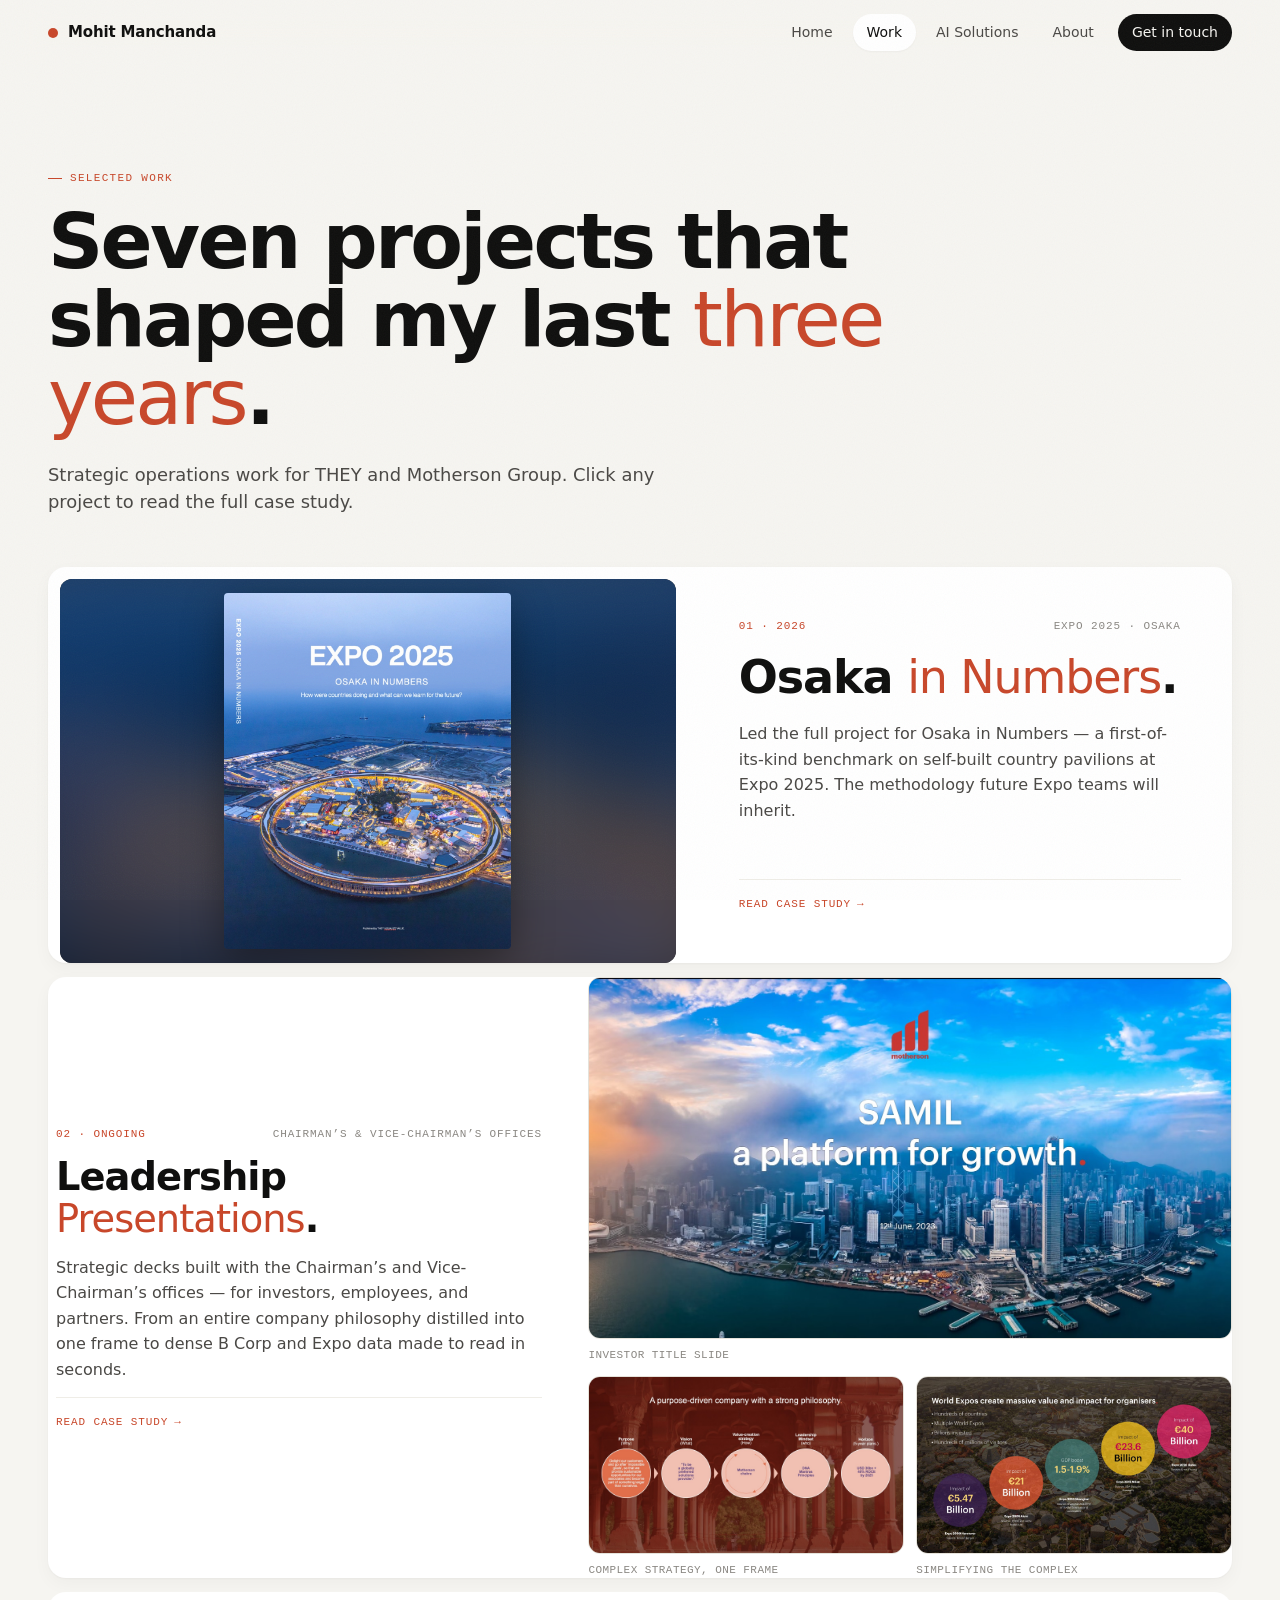
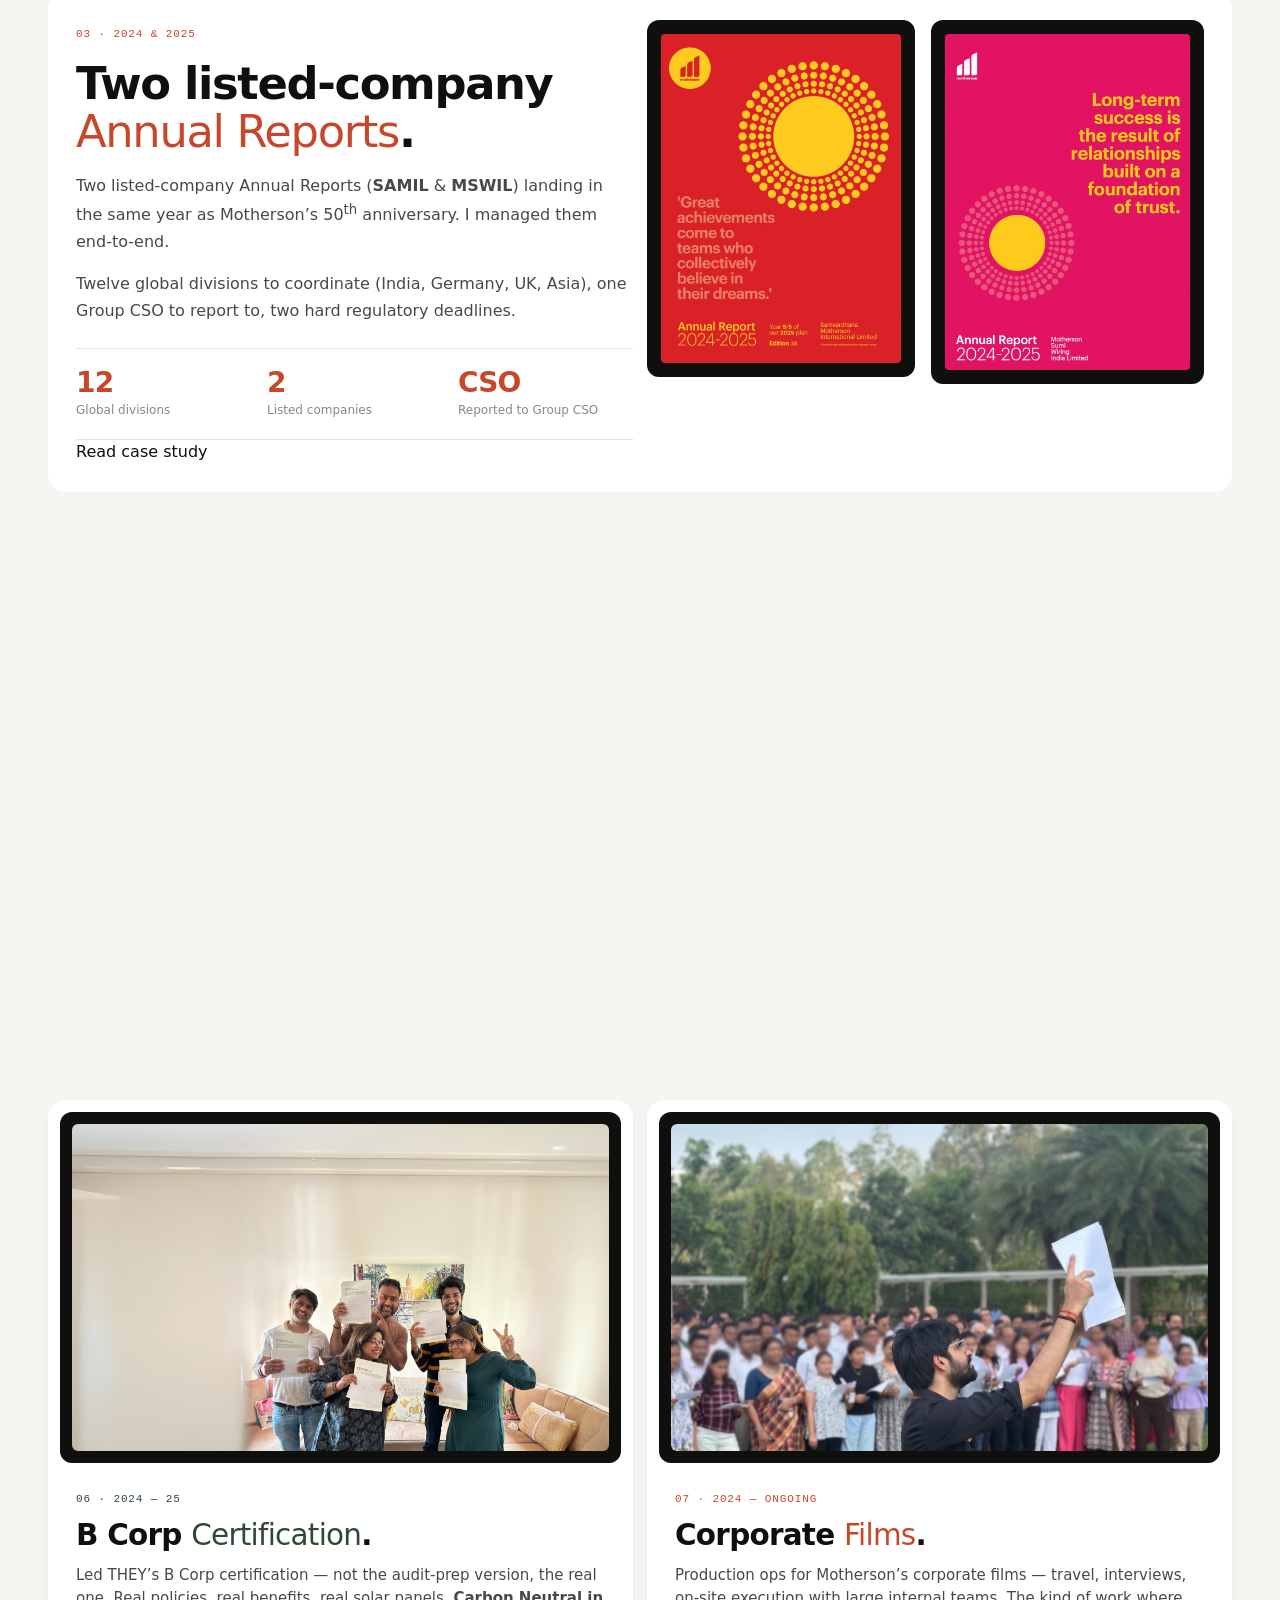
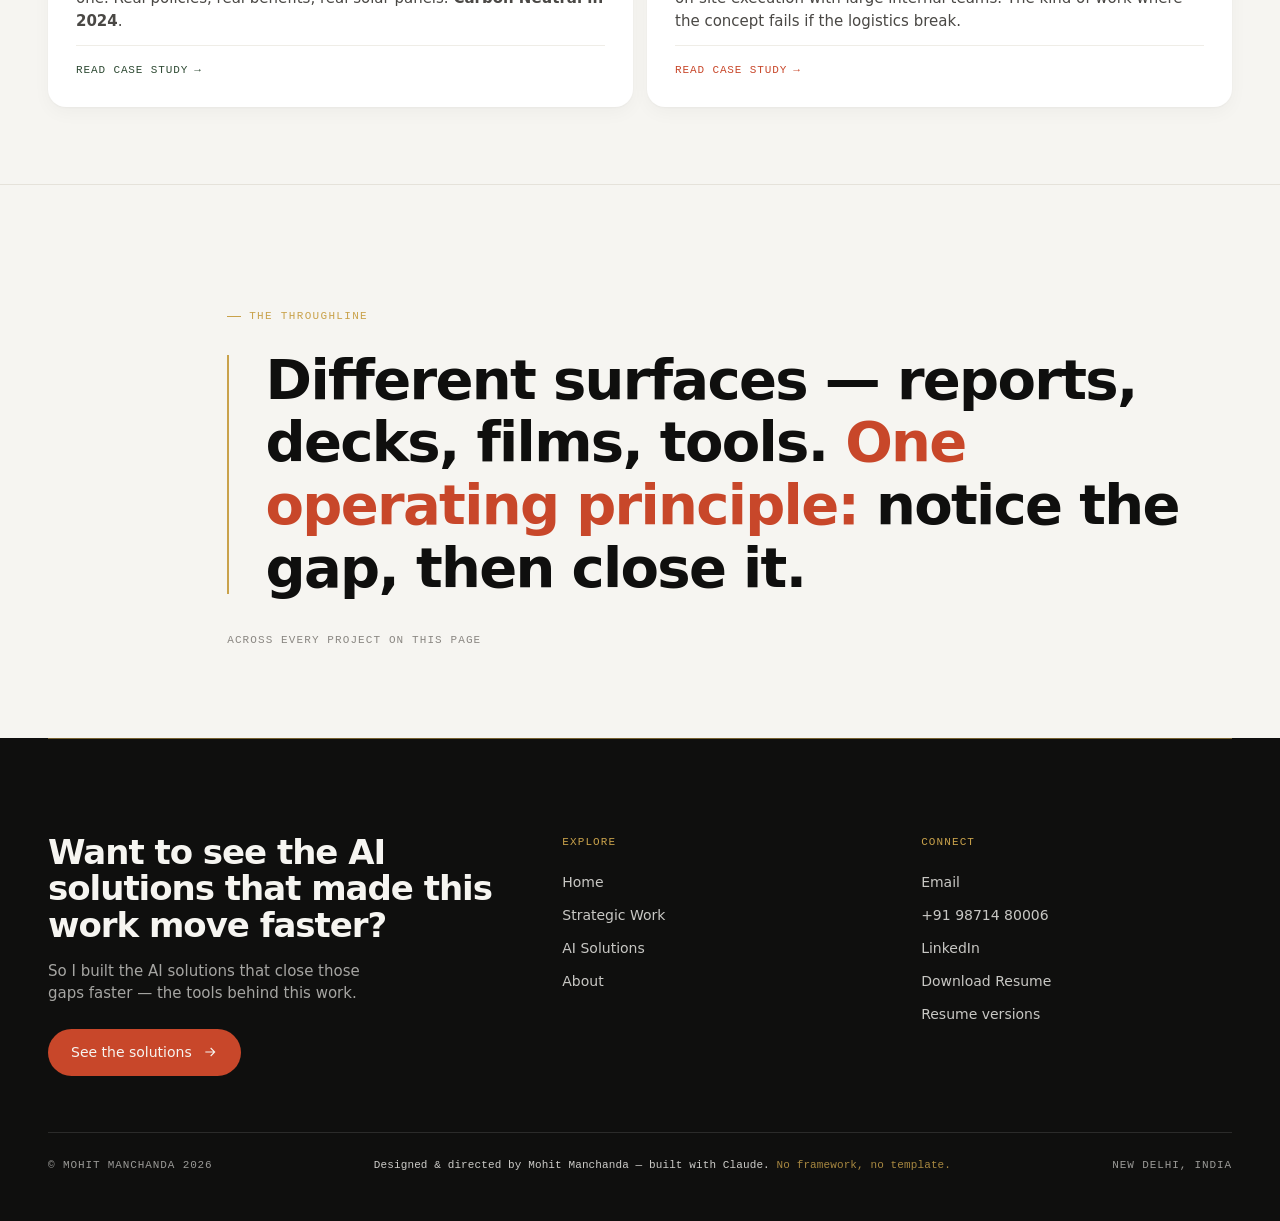
==== commit 17f7f7f9: "Merge the two Leadership tiles into one full-width showcase The work grid split Leadership Presentat" ====
--- a/work.html
+++ b/work.html
@@ -74,34 +74,30 @@
       </div>
     </button>
 
-    <!-- 02 Leadership Presentations -->
-    <button class="work-item work-half clickable" data-case="leadership">
-      <div class="work-image">
-        <img loading="lazy" src="images/slide-samil-platform.jpg" alt="SAMIL a platform for growth - Motherson investor presentation title slide">
-      </div>
-      <div class="work-body">
+    <!-- 02 Leadership Presentations — full-width showcase -->
+    <button class="work-item work-showcase clickable" data-case="leadership">
+      <div class="showcase-copy">
         <div class="work-meta">
           <span class="tag tag-accent">02 &middot; Ongoing</span>
-          <span class="tag">With the Chairman&rsquo;s office</span>
+          <span class="tag">Chairman&rsquo;s &amp; Vice-Chairman&rsquo;s offices</span>
         </div>
         <h3>Leadership <em>Presentations</em>.</h3>
-        <p class="work-desc">Strategic decks crafted with the Chairman&rsquo;s office &mdash; built for investors, employees, and partners who scan in minutes, not hours.</p>
+        <p class="work-desc">Strategic decks built with the Chairman&rsquo;s and Vice-Chairman&rsquo;s offices &mdash; for investors, employees, and partners. From an entire company philosophy distilled into one frame to dense B&nbsp;Corp and Expo data made to read in seconds.</p>
         <span class="open-hint">Read case study</span>
       </div>
-    </button>
-
-    <!-- 02b — Aerospace slide -->
-    <button class="work-item work-half clickable" data-case="leadership">
-      <div class="work-image frame-light">
-        <img loading="lazy" src="images/slide-philosophy.jpg" alt="Motherson company philosophy slide - Purpose, Vision, Strategy, Leadership, Horizon">
-      </div>
-      <div class="work-body">
-        <div class="work-meta">
-          <span class="tag tag-accent">Sample &middot; Strategy on a page</span>
-        </div>
-        <h3>Complex strategy, <em>one frame</em>.</h3>
-        <p class="work-desc">Purpose, vision, strategy, leadership, horizon &mdash; an entire company philosophy distilled into a single slide an investor reads in seconds.</p>
-        <span class="open-hint">Read case study</span>
+      <div class="showcase-reel">
+        <figure class="work-shot is-primary">
+          <img loading="lazy" src="images/slide-samil-platform.jpg" alt="SAMIL a platform for growth — Motherson investor presentation title slide">
+          <figcaption>Investor title slide</figcaption>
+        </figure>
+        <figure class="work-shot">
+          <img loading="lazy" src="images/slide-philosophy.jpg" alt="Motherson company philosophy on one slide — purpose, vision, strategy, leadership, horizon">
+          <figcaption>Complex strategy, one frame</figcaption>
+        </figure>
+        <figure class="work-shot">
+          <img loading="lazy" src="images/slide-expo-impact.jpg" alt="World Expos economic impact shown as sized circles, Hannover 2000 to Dubai 2020">
+          <figcaption>Simplifying the complex</figcaption>
+        </figure>
       </div>
     </button>
 
@@ -298,7 +294,7 @@
             <span class="case-num">02</span>
             <div>
               <h2 class="case-title">Leadership <em>Presentations</em>.</h2>
-              <p class="case-tagline">High-stakes decks crafted with the Chairman&rsquo;s office &mdash; shaping the narratives that move investors, employees, and partners.</p>
+              <p class="case-tagline">High-stakes decks crafted with the Chairman&rsquo;s and Vice-Chairman&rsquo;s offices &mdash; from investor narratives to complex strategy distilled onto a single frame.</p>
             </div>
           </div>
 
@@ -313,7 +309,7 @@
           <div class="case-content">
             <section class="case-section">
               <h3>Overview</h3>
-              <p>When the Chairman of a ~$14bn global auto group needs to land a story with investors, the slide either reads in three seconds or it doesn&rsquo;t. I coordinated with top leadership &mdash; including the Chairman&rsquo;s office &mdash; to craft the strategic communication decks for investor meetings and global summits, shaping narratives for global investors, employees, and partners.</p>
+              <p>When the Chairman of a ~$14bn global auto group needs to land a story with investors, the slide either reads in three seconds or it doesn&rsquo;t. I coordinated with top leadership &mdash; including the Chairman&rsquo;s and Vice-Chairman&rsquo;s offices &mdash; to craft the strategic communication decks for investor meetings and global summits, shaping narratives for global investors, employees, and partners.</p>
             </section>
             <section class="case-section">
               <h3>What I Did</h3>
@@ -325,6 +321,14 @@
                 <figure>
                   <img loading="lazy" src="images/slide-motherson-philosophy.jpg" alt="Motherson purpose and growth philosophy on one slide — Purpose, Vision, Value-creation strategy, Leadership mindset, Horizon">
                   <figcaption>An entire company philosophy &mdash; purpose, vision, strategy, leadership, horizon &mdash; on a single frame.</figcaption>
+                </figure>
+                <figure>
+                  <img loading="lazy" src="images/slide-motherson-5yr-plans.jpg" alt="Motherson Vision 2030 timeline — five-year plans from 1995 to 2025 shown as annual-report covers over the sea, each with its revenue target and 40% ROCE goal">
+                  <figcaption>Three decades of Motherson&rsquo;s five-year-plan discipline &mdash; every cycle and target, on one timeline.</figcaption>
+                </figure>
+                <figure>
+                  <img loading="lazy" src="images/slide-expo-impact.jpg" alt="World Expos economic impact — Hannover 2000 to Dubai 2020, each edition's impact shown as a coloured circle from €5.47bn to €40bn">
+                  <figcaption>The economic prize of a World Expo &mdash; five host editions, sized at a glance.</figcaption>
                 </figure>
                 <figure>
                   <img loading="lazy" src="images/slide-expo-pavilions.jpg" alt="Expo pavilion benchmark scatter plot — total cost of participation versus top-10 votes per visitor, with pavilion photos">
@@ -551,6 +555,36 @@
               </ul>
             </section>
             <section class="case-section">
+              <h3>Telling the story</h3>
+              <p>Certification was only half of it &mdash; the company had to <em>feel</em> the change. I designed the internal deck that carried THEY through its B&nbsp;Corp journey, owning the narrative flow and the visual design end to end. A few beats below &mdash; the full nineteen are one click away.</p>
+              <div class="case-slides">
+                <figure>
+                  <img loading="lazy" src="images/bcorp-slide-what.jpg" alt="What is B Corp? explainer slide with the B Corp logo and an overview of the certification">
+                  <figcaption>Start from zero shared understanding &mdash; what B&nbsp;Corp actually is.</figcaption>
+                </figure>
+                <figure>
+                  <img loading="lazy" src="images/bcorp-slide-pillars.jpg" alt="The five B Corp stakeholder pillars — Workers, Customers, Governance, Community, Environment — as colour-coded categories">
+                  <figcaption>The five stakeholder pillars the whole effort was organised around.</figcaption>
+                </figure>
+                <figure>
+                  <img loading="lazy" src="images/bcorp-slide-action.jpg" alt="Real environmental action slide — solar panels and renewable energy at the Delhi office">
+                  <figcaption>Proof over pledges &mdash; real action, not just balance-sheet offsets.</figcaption>
+                </figure>
+                <figure>
+                  <img loading="lazy" src="images/bcorp-slide-thanks.jpg" alt="THEY THANK YOU closing slide with embossed lettering">
+                  <figcaption>And a close that made it land &mdash; this was a team win.</figcaption>
+                </figure>
+              </div>
+              <button type="button" class="deck-open" data-deck="bcorp">
+                <span class="deck-open-thumb"><img loading="lazy" src="images/bcorp-deck-t01.jpg" alt="" width="64" height="36"></span>
+                <span class="deck-open-text">
+                  <span class="deck-open-main">Flip through the full deck</span>
+                  <span class="deck-open-sub">All 19 slides &mdash; the way it was presented</span>
+                </span>
+                <span class="deck-open-arrow" aria-hidden="true">&rarr;</span>
+              </button>
+            </section>
+            <section class="case-section">
               <h3>Outcomes</h3>
               <div class="case-outcomes">
                 <div class="outcome"><span class="out-num">2024</span><span class="out-label">Carbon Neutral achieved</span></div>
@@ -564,6 +598,9 @@
       </div>
     </div>
   </dialog>
+
+  <!-- Full-deck viewer (filled by script.js / inline JS) -->
+  <dialog class="deck-modal" id="deck-bcorp" aria-label="THEY&rsquo;s B Corp deck — all 19 slides"></dialog>
 
   <!-- 07 Osaka -->
   <dialog class="case-modal" id="case-osaka">
@@ -723,6 +760,119 @@
         if (location.hash && history.replaceState) history.replaceState(null, '', location.pathname + location.search);
       });
     });
+
+    // ---- Full-deck viewer ----------------------------------------
+    // Opens a second, top-layer dialog above the case modal so the whole
+    // presentation can be flipped through slide-by-slide — not just stills.
+    const deckReduce = window.matchMedia('(prefers-reduced-motion: reduce)').matches;
+    const A = (n, alt) => ({ f: 'images/bcorp-deck-' + n + '.jpg', t: 'images/bcorp-deck-t' + n + '.jpg', a: alt });
+    const decks = {
+      bcorp: {
+        label: 'THEY’s B Corp journey — internal deck, narrative & design by Mohit',
+        slides: [
+          A('01', 'Opening slide: “How is COVID changing us?” over a tree at dusk — the deck starts with the moment that prompted the question.'),
+          A('02', '“And after one year…” — a reflective beat before the answer.'),
+          A('03', '“What is B Corp?” — an explainer slide with the B Corp logo, setting a shared baseline.'),
+          A('04', '“120+ questions” — the scale of the B Impact Assessment THEY worked through.'),
+          A('05', '“When do we start?” — a person at a laptop, the decision to begin.'),
+          A('06', 'The five B Corp stakeholder pillars — Workers, Customers, Governance, Community and Environment.'),
+          A('07', 'The team in discussion — the first glimpse that THEY could be a company that makes a difference.'),
+          A('08', '“We had clarity about how we needed to change” — priorities mapped on a matrix.'),
+          A('09', 'What THEY were already doing well — governance, shown with the team.'),
+          A('10', 'Where THEY needed to improve — the team working together.'),
+          A('11', 'The activities THEY committed to taking on.'),
+          A('12', 'The team outdoors — culture treated as part of the change.'),
+          A('13', 'The wider THEY team together.'),
+          A('14', '“THEY became US” — the team holding their B Corp certificates.'),
+          A('15', '“THEY went out of their comfort zone” — community giving in action.'),
+          A('16', 'An embossed B Corp detail — craft in the telling.'),
+          A('17', 'Real environmental action — solar panels at the Delhi office.'),
+          A('18', '“B Corp fundamentally changed how we view our work” — sustainability, transparency, impact.'),
+          A('19', '“THEY THANK YOU!” — the embossed closing slide.')
+        ]
+      }
+    };
+
+    document.querySelectorAll('[data-deck]').forEach((btn) => {
+      const key = btn.dataset.deck;
+      const data = decks[key];
+      const dialog = document.getElementById('deck-' + key);
+      if (!data || !dialog) return;
+
+      let built = false, current = 0, preloaded = false;
+      let stageImg, counterEl, thumbs = [];
+
+      function build() {
+        built = true;
+        dialog.innerHTML =
+          '<button type="button" class="deck-close" aria-label="Close deck">✕</button>' +
+          '<div class="deck-stage">' +
+            '<button type="button" class="deck-nav deck-prev" aria-label="Previous slide">‹</button>' +
+            '<figure class="deck-frame"><img class="deck-current" alt="" width="1600" height="900"></figure>' +
+            '<button type="button" class="deck-nav deck-next" aria-label="Next slide">›</button>' +
+          '</div>' +
+          '<div class="deck-bar">' +
+            '<div class="deck-info"><span class="deck-counter"></span><span class="deck-credit"></span></div>' +
+            '<div class="deck-strip" role="tablist" aria-label="All slides"></div>' +
+          '</div>';
+        stageImg = dialog.querySelector('.deck-current');
+        counterEl = dialog.querySelector('.deck-counter');
+        dialog.querySelector('.deck-credit').textContent = data.label;
+        const strip = dialog.querySelector('.deck-strip');
+        data.slides.forEach((s, i) => {
+          const b = document.createElement('button');
+          b.type = 'button';
+          b.className = 'deck-thumb';
+          b.setAttribute('role', 'tab');
+          b.setAttribute('aria-label', 'Slide ' + (i + 1));
+          b.innerHTML = '<img loading="lazy" src="' + s.t + '" alt="" width="256" height="144">';
+          b.addEventListener('click', () => go(i));
+          strip.appendChild(b);
+          thumbs.push(b);
+        });
+        dialog.querySelector('.deck-close').addEventListener('click', () => dialog.close());
+        dialog.querySelector('.deck-prev').addEventListener('click', () => go(current - 1));
+        dialog.querySelector('.deck-next').addEventListener('click', () => go(current + 1));
+        dialog.addEventListener('click', (e) => { if (e.target === dialog) dialog.close(); });
+        dialog.addEventListener('keydown', (e) => {
+          if (e.key === 'ArrowLeft') { e.preventDefault(); go(current - 1); }
+          else if (e.key === 'ArrowRight') { e.preventDefault(); go(current + 1); }
+        });
+        dialog.addEventListener('close', () => {
+          // Only restore page scroll if no case modal is still holding it.
+          if (!document.querySelector('.case-modal[open]')) document.body.style.overflow = '';
+        });
+      }
+
+      function go(n) {
+        const count = data.slides.length;
+        current = (n + count) % count;
+        const s = data.slides[current];
+        stageImg.src = s.f;
+        stageImg.alt = s.a;
+        counterEl.innerHTML = '<b>' + String(current + 1).padStart(2, '0') + '</b> / ' + count;
+        thumbs.forEach((t, i) => {
+          const on = i === current;
+          t.classList.toggle('is-active', on);
+          t.setAttribute('aria-selected', on ? 'true' : 'false');
+        });
+        thumbs[current].scrollIntoView({ block: 'nearest', inline: 'center', behavior: deckReduce ? 'auto' : 'smooth' });
+      }
+
+      function preload() {
+        if (preloaded) return;
+        preloaded = true;
+        data.slides.forEach((s) => { const im = new Image(); im.src = s.f; });
+      }
+
+      btn.addEventListener('click', () => {
+        if (!built) build();
+        go(0);
+        if (typeof dialog.showModal === 'function' && !dialog.open) dialog.showModal();
+        document.body.style.overflow = 'hidden';
+        preload();
+      });
+    });
   </script>
 </body>
 </html>
--- a/style.css
+++ b/style.css
@@ -1145,6 +1145,35 @@
   letter-spacing: -0.03em;
 }
 
+/* Full-width multi-slide showcase — copy panel + a small reel of deck stills.
+   Namespaced under .work-showcase / .work-shot so no global .work-item rule is touched. */
+.work-showcase {
+  grid-column: span 12;
+  display: grid;
+  grid-template-columns: minmax(0, 0.78fr) minmax(0, 1fr);  /* ~44% copy / ~56% reel */
+  gap: clamp(20px, 3vw, 40px);
+  align-items: center;
+  padding: clamp(24px, 3vw, 40px);
+}
+.work-showcase .showcase-copy { display: flex; flex-direction: column; gap: 14px; padding: 8px; }
+.work-showcase h3 { font-size: clamp(26px, 3vw, 40px); }   /* between half and hero */
+.work-showcase .work-desc { font-size: 16px; line-height: 1.6; max-width: 48ch; }
+.work-showcase .open-hint { margin-top: 8px; }
+.work-showcase .showcase-reel { display: grid; grid-template-columns: 1fr 1fr; gap: 12px; }
+.work-shot { margin: 0; display: flex; flex-direction: column; gap: 8px; }
+.work-shot.is-primary { grid-column: 1 / -1; }             /* primary spans both reel columns */
+.work-shot > img {
+  width: 100%; aspect-ratio: 16 / 9; object-fit: cover;
+  border-radius: var(--radius-sm); background: var(--bg-soft);
+  border: 1px solid var(--line); display: block;
+  transition: transform 600ms var(--ease);
+}
+.work-shot figcaption {
+  font-family: var(--font-mono); font-size: 11px; letter-spacing: 0.04em;
+  color: var(--text-mute); text-transform: uppercase;
+}
+.work-showcase:hover .work-shot.is-primary > img { transform: scale(1.02); }
+
 /* ============================================
    CASE STUDY MODAL (work.html)
    ============================================ */
@@ -2858,6 +2887,8 @@
   .work-hero { grid-column: span 12; flex-direction: column; }
   .work-hero .work-image { flex: none; margin: 12px 12px 0; }
   .work-hero .work-body { justify-content: flex-start; padding: 28px; }
+  .work-showcase { grid-template-columns: 1fr; gap: 24px; padding: 28px; }
+  .work-showcase .showcase-copy { order: -1; padding: 0; }   /* copy first, reel below */
 
   /* Case studies — collapse to single column */
   .case-head { grid-template-columns: 1fr; gap: 16px; align-items: start; }
@@ -2927,6 +2958,9 @@
   .work-feature, .work-half, .work-third { grid-column: span 1; }
   .work-pair { grid-template-columns: 1fr; }
   .work-pair .pair-cover { max-width: 240px; margin: 0 auto; }
+  .work-showcase { padding: 20px; gap: 18px; }   /* keep grid-column: span 12 from base (full width, like work-pair) */
+  .work-showcase .showcase-reel { grid-template-columns: 1fr; }   /* all three stills full-width */
+  .work-shot.is-primary { grid-column: auto; }
   .case-outcomes { grid-template-columns: 1fr; }
   .case-cover.is-pair { flex-direction: column; gap: 16px; }
   .case-cover.is-pair img { max-height: none; max-width: 60%; }
@@ -2951,3 +2985,233 @@
 
 /* B Corp case — lighter, fresher green accent (scoped to this case; rest of site keeps the deep moss) */
 .is-bcorp { --moss: #2E7D4E; }
+
+/* ============================================================
+   FULL-DECK VIEWER
+   Browse an entire presentation slide-by-slide — not just stills.
+   A second, top-layer <dialog> that opens above a case modal.
+   ============================================================ */
+
+/* The doorway inside the case ("Telling the story") */
+.deck-open {
+  display: inline-flex;
+  align-items: center;
+  gap: 16px;
+  width: 100%;
+  max-width: 440px;
+  margin-top: 20px;
+  padding: 12px 16px;
+  background: var(--bg-dark);
+  color: var(--text-invert);
+  border: 0;
+  border-radius: 14px;
+  cursor: pointer;
+  text-align: left;
+  box-shadow: var(--shadow-sm);
+  transition: transform 220ms var(--ease), box-shadow 220ms var(--ease);
+}
+.deck-open:hover { transform: translateY(-2px); box-shadow: 0 12px 30px rgba(15,15,14,0.2); }
+.deck-open:focus-visible { outline: 2px solid var(--accent); outline-offset: 3px; }
+/* a little stacked-slides preview on the left */
+.deck-open-thumb {
+  position: relative;
+  flex: 0 0 auto;
+  width: 64px; height: 40px;
+}
+.deck-open-thumb img {
+  position: relative;
+  z-index: 2;
+  width: 64px; height: 36px;
+  object-fit: cover;
+  border-radius: 4px;
+  display: block;
+  box-shadow: 0 1px 4px rgba(0,0,0,0.4);
+}
+.deck-open-thumb::before,
+.deck-open-thumb::after {
+  content: '';
+  position: absolute;
+  left: 4px; right: 4px;
+  height: 36px;
+  border-radius: 4px;
+  background: rgba(246,245,241,0.22);
+}
+.deck-open-thumb::before { top: 3px; left: 7px; right: 1px; }
+.deck-open-thumb::after  { top: 6px; left: 10px; right: -2px; background: rgba(246,245,241,0.12); }
+.deck-open-text { display: flex; flex-direction: column; gap: 2px; min-width: 0; }
+.deck-open-main { font-size: 14px; font-weight: 600; }
+.deck-open-sub  { font-size: 12px; color: rgba(246,245,241,0.6); }
+.deck-open-arrow {
+  margin-left: auto;
+  color: var(--gold);
+  font-size: 17px;
+  transition: transform 220ms var(--ease);
+}
+.deck-open:hover .deck-open-arrow { transform: translateX(4px); }
+
+/* The viewer dialog */
+.deck-modal {
+  border: 0;
+  padding: 0;
+  width: 100%;
+  max-width: min(1380px, 96vw);
+  /* Never taller than a full-width 16:9 slide actually needs (kills the void
+     on tall/narrow screens), and never taller than 94vh (kills overflow). */
+  height: min(94vh, calc(96vw * 0.5625 + 126px));
+  max-height: 94vh;
+  background: #0F0F0E;
+  color: var(--text-invert);
+  border-radius: var(--radius-lg);
+  overflow: hidden;
+  box-shadow: 0 40px 120px rgba(0,0,0,0.55);
+  margin: auto;
+}
+.deck-modal[open] { display: flex; flex-direction: column; }
+.deck-modal::backdrop {
+  background: rgba(8,8,7,0.8);
+  backdrop-filter: blur(10px);
+  -webkit-backdrop-filter: blur(10px);
+}
+/* open animation (mirrors the case modal) */
+.deck-modal {
+  opacity: 0;
+  transform: scale(0.97) translateY(16px);
+  transition: opacity 280ms var(--ease), transform 280ms var(--ease), display 280ms allow-discrete, overlay 280ms allow-discrete;
+}
+.deck-modal[open] { opacity: 1; transform: none; }
+.deck-modal::backdrop {
+  opacity: 0;
+  transition: opacity 280ms var(--ease), display 280ms allow-discrete, overlay 280ms allow-discrete;
+}
+.deck-modal[open]::backdrop { opacity: 1; }
+@starting-style {
+  .deck-modal[open] { opacity: 0; transform: scale(0.97) translateY(16px); }
+  .deck-modal[open]::backdrop { opacity: 0; }
+}
+
+.deck-close {
+  position: absolute;
+  top: 14px; right: 14px;
+  z-index: 20;
+  width: 40px; height: 40px;
+  border-radius: 999px;
+  background: rgba(255,255,255,0.08);
+  border: 1px solid rgba(255,255,255,0.18);
+  color: var(--text-invert);
+  font-size: 15px;
+  display: flex; align-items: center; justify-content: center;
+  cursor: pointer;
+  transition: background 200ms var(--ease), border-color 200ms var(--ease), transform 200ms var(--ease);
+}
+.deck-close:hover { background: var(--accent); border-color: var(--accent); transform: rotate(90deg); }
+.deck-close:focus-visible { outline: 2px solid var(--accent); outline-offset: 2px; }
+
+.deck-stage {
+  position: relative;
+  flex: 1 1 auto;
+  min-height: 0;
+  display: flex;
+  align-items: center;
+  justify-content: center;
+  padding: clamp(16px, 2.6vw, 40px);
+}
+.deck-frame {
+  margin: 0;
+  width: 100%;
+  height: 100%;
+  display: flex;
+  align-items: center;
+  justify-content: center;
+}
+.deck-current {
+  max-width: 100%;
+  max-height: 100%;
+  width: auto;
+  height: auto;
+  object-fit: contain;
+  border-radius: var(--radius-sm);
+  box-shadow: 0 18px 50px rgba(0,0,0,0.5);
+  background: #000;
+}
+/* arrows overlaid on the slide edges so the slide itself stays as large as possible */
+.deck-nav {
+  position: absolute;
+  top: 50%;
+  transform: translateY(-50%);
+  z-index: 5;
+  width: 46px; height: 46px;
+  border-radius: 999px;
+  background: rgba(20,20,19,0.55);
+  border: 1px solid rgba(255,255,255,0.18);
+  color: var(--text-invert);
+  font-size: 24px; line-height: 1;
+  display: flex; align-items: center; justify-content: center;
+  cursor: pointer;
+  -webkit-backdrop-filter: blur(6px);
+  backdrop-filter: blur(6px);
+  transition: background 180ms var(--ease), border-color 180ms var(--ease);
+}
+.deck-prev { left: clamp(6px, 1.4vw, 16px); }
+.deck-next { right: clamp(6px, 1.4vw, 16px); }
+.deck-nav:hover { background: var(--accent); border-color: var(--accent); }
+.deck-nav:active { transform: translateY(-50%) scale(0.9); }
+.deck-nav:focus-visible { outline: 2px solid var(--accent); outline-offset: 2px; }
+
+.deck-bar {
+  flex: 0 0 auto;
+  padding: 0 clamp(16px, 5vw, 28px) clamp(14px, 2vw, 20px);
+  display: flex;
+  flex-direction: column;
+  gap: 12px;
+}
+.deck-info {
+  display: flex;
+  align-items: baseline;
+  justify-content: space-between;
+  gap: 16px;
+  font-size: 12px;
+}
+.deck-counter { letter-spacing: 0.04em; color: rgba(246,245,241,0.6); font-variant-numeric: tabular-nums; white-space: nowrap; }
+.deck-counter b { color: var(--text-invert); font-weight: 600; }
+.deck-credit { color: rgba(246,245,241,0.5); text-align: right; }
+
+.deck-strip {
+  display: flex;
+  gap: 8px;
+  overflow-x: auto;
+  padding-bottom: 4px;
+  scrollbar-width: thin;
+  scrollbar-color: rgba(255,255,255,0.25) transparent;
+  scroll-behavior: smooth;
+}
+.deck-strip::-webkit-scrollbar { height: 6px; }
+.deck-strip::-webkit-scrollbar-thumb { background: rgba(255,255,255,0.22); border-radius: 999px; }
+.deck-thumb {
+  flex: 0 0 auto;
+  width: 96px; height: 54px;
+  padding: 0;
+  border: 1px solid rgba(255,255,255,0.12);
+  border-radius: 6px;
+  overflow: hidden;
+  cursor: pointer;
+  opacity: 0.45;
+  background: #000;
+  transition: opacity 180ms var(--ease), border-color 180ms var(--ease);
+}
+.deck-thumb img { width: 100%; height: 100%; object-fit: cover; display: block; }
+.deck-thumb:hover { opacity: 0.85; }
+.deck-thumb.is-active { opacity: 1; border-color: var(--accent); box-shadow: 0 0 0 1px var(--accent); }
+.deck-thumb:focus-visible { outline: 2px solid var(--accent); outline-offset: 2px; opacity: 1; }
+
+@media (prefers-reduced-motion: reduce) {
+  .deck-modal, .deck-modal::backdrop { transition: none; }
+  .deck-strip { scroll-behavior: auto; }
+  .deck-close:hover { transform: none; }
+}
+@media (max-width: 640px) {
+  .deck-stage { padding: 46px 6px 10px; gap: 4px; }
+  .deck-nav { width: 38px; height: 38px; font-size: 20px; }
+  .deck-credit { display: none; }
+  .deck-thumb { width: 72px; height: 40px; }
+  .deck-open { max-width: 100%; }
+}
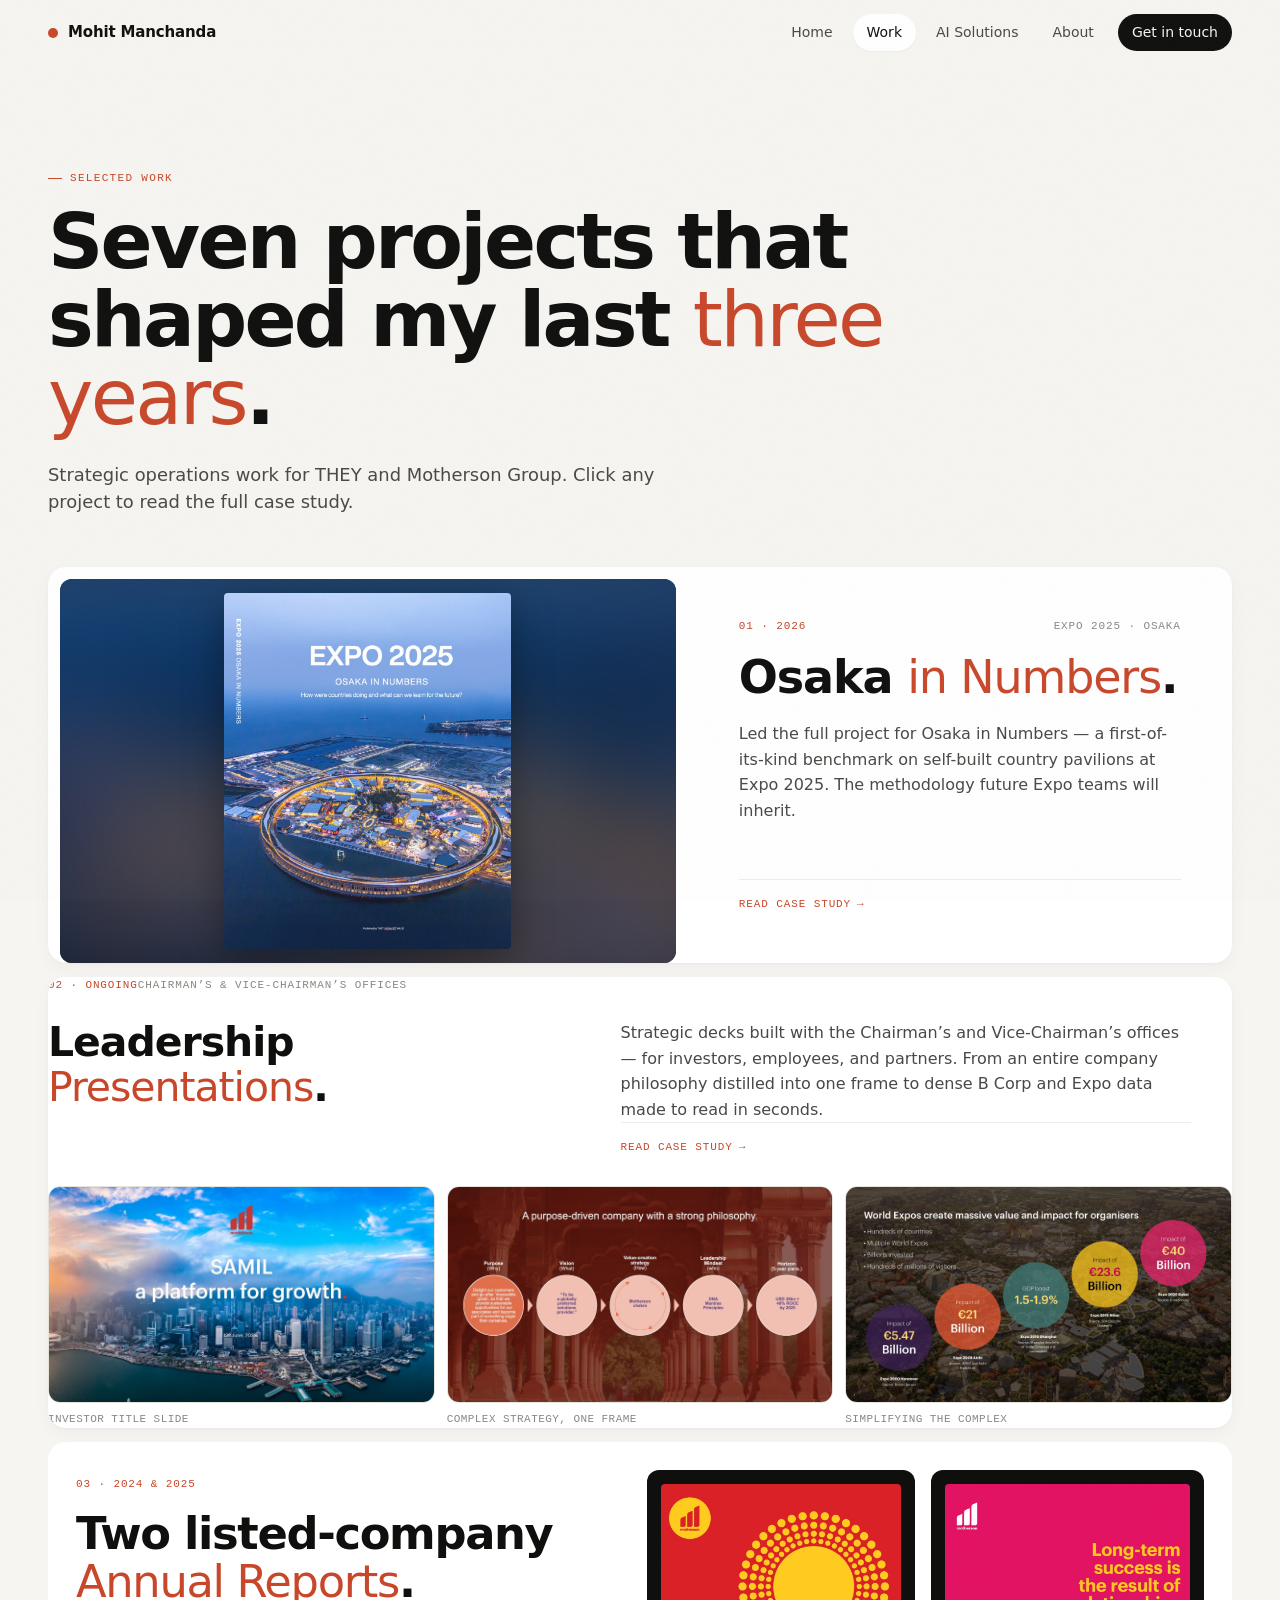
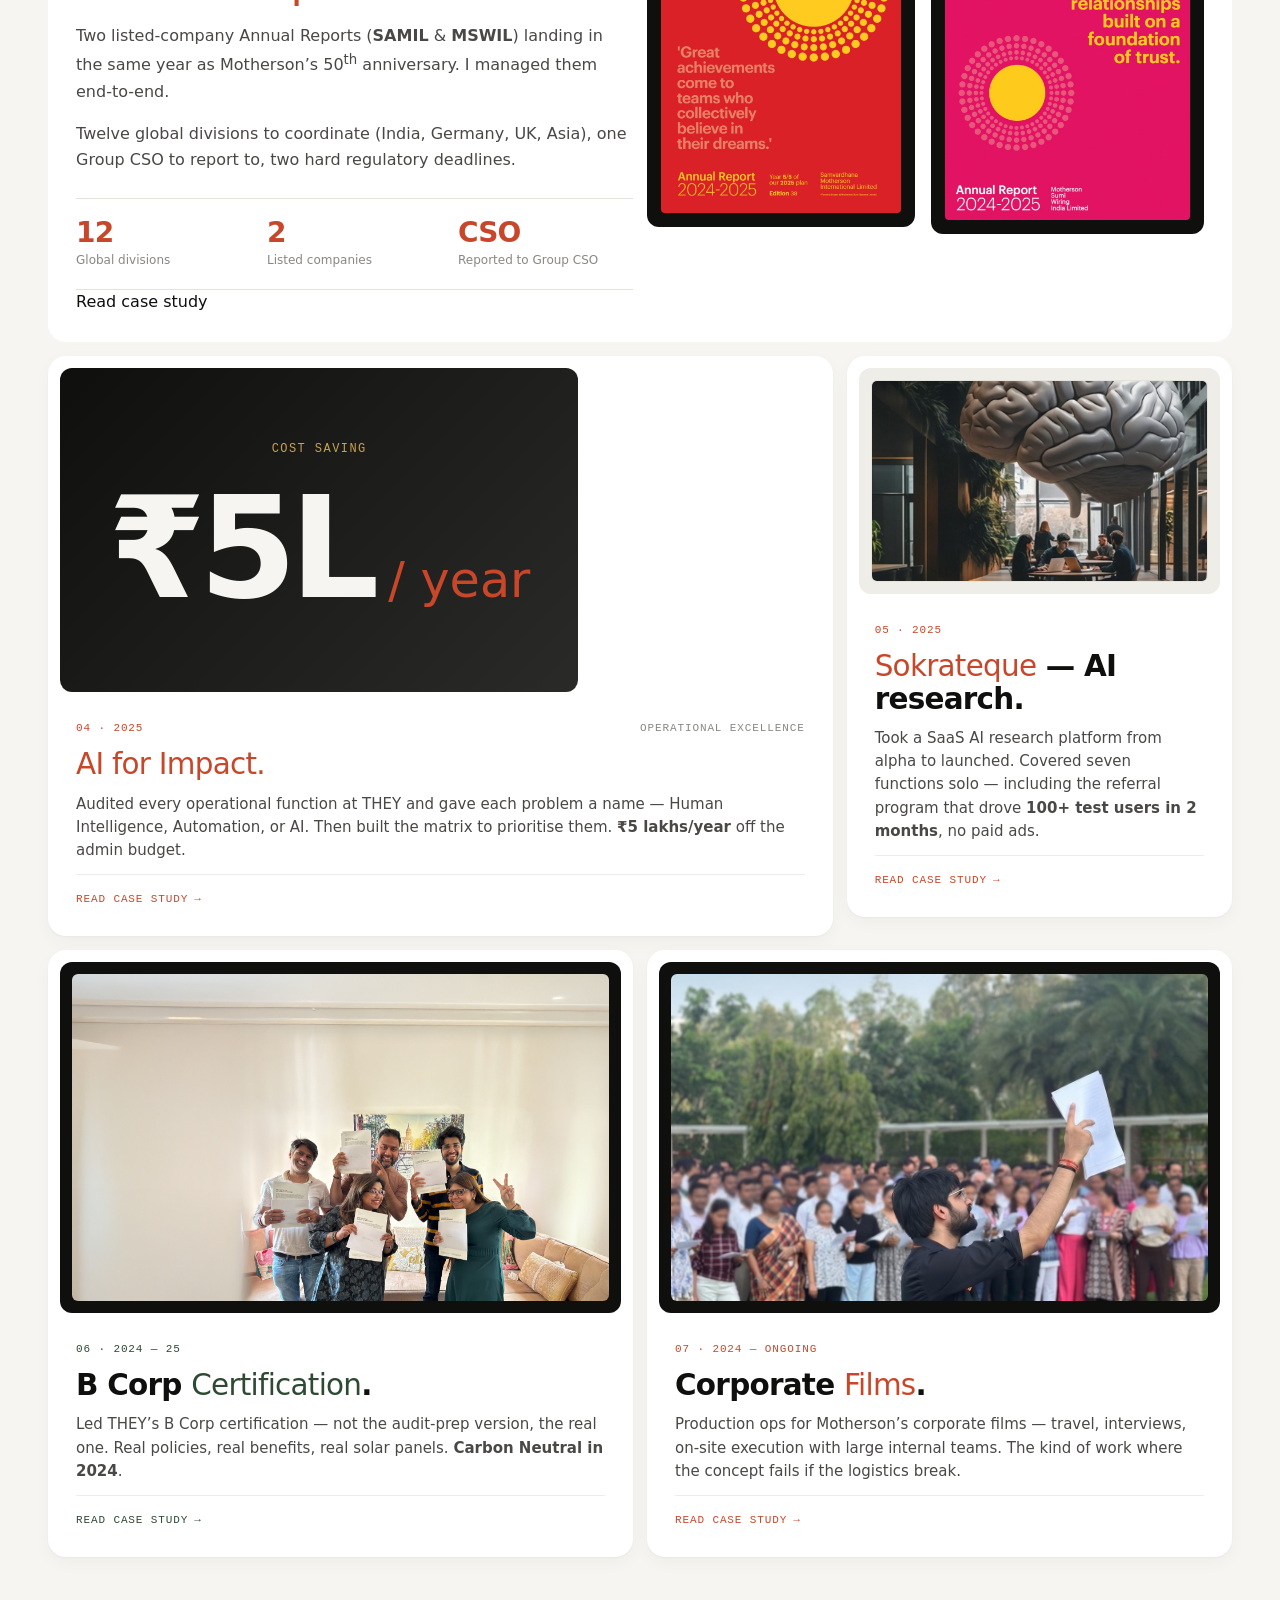
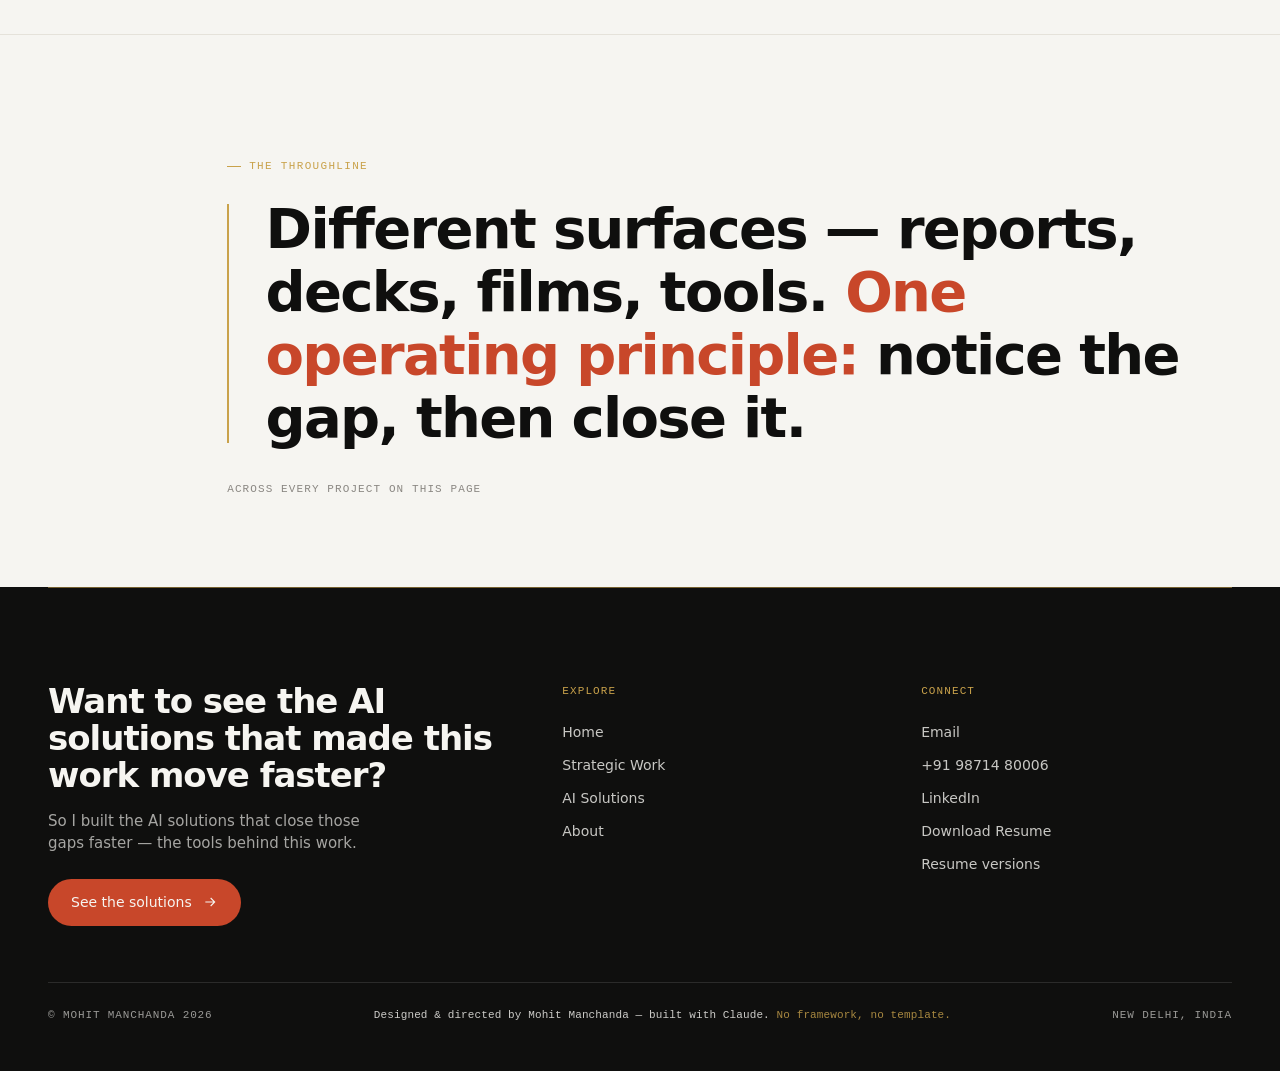
==== commit 56276215: "Recompose the Leadership showcase — editorial header + 3-up filmstrip The side-by-side layout (copy " ====
--- a/work.html
+++ b/work.html
@@ -74,19 +74,21 @@
       </div>
     </button>
 
-    <!-- 02 Leadership Presentations — full-width showcase -->
+    <!-- 02 Leadership Presentations — full-width showcase: editorial header + 3-up filmstrip -->
     <button class="work-item work-showcase clickable" data-case="leadership">
-      <div class="showcase-copy">
-        <div class="work-meta">
-          <span class="tag tag-accent">02 &middot; Ongoing</span>
-          <span class="tag">Chairman&rsquo;s &amp; Vice-Chairman&rsquo;s offices</span>
-        </div>
+      <div class="work-meta">
+        <span class="tag tag-accent">02 &middot; Ongoing</span>
+        <span class="tag">Chairman&rsquo;s &amp; Vice-Chairman&rsquo;s offices</span>
+      </div>
+      <div class="showcase-headline">
         <h3>Leadership <em>Presentations</em>.</h3>
-        <p class="work-desc">Strategic decks built with the Chairman&rsquo;s and Vice-Chairman&rsquo;s offices &mdash; for investors, employees, and partners. From an entire company philosophy distilled into one frame to dense B&nbsp;Corp and Expo data made to read in seconds.</p>
-        <span class="open-hint">Read case study</span>
+        <div class="showcase-blurb">
+          <p class="work-desc">Strategic decks built with the Chairman&rsquo;s and Vice-Chairman&rsquo;s offices &mdash; for investors, employees, and partners. From an entire company philosophy distilled into one frame to dense B&nbsp;Corp and Expo data made to read in seconds.</p>
+          <span class="open-hint">Read case study</span>
+        </div>
       </div>
       <div class="showcase-reel">
-        <figure class="work-shot is-primary">
+        <figure class="work-shot">
           <img loading="lazy" src="images/slide-samil-platform.jpg" alt="SAMIL a platform for growth — Motherson investor presentation title slide">
           <figcaption>Investor title slide</figcaption>
         </figure>
--- a/style.css
+++ b/style.css
@@ -1145,23 +1145,33 @@
   letter-spacing: -0.03em;
 }
 
-/* Full-width multi-slide showcase — copy panel + a small reel of deck stills.
-   Namespaced under .work-showcase / .work-shot so no global .work-item rule is touched. */
+/* Full-width multi-slide showcase — editorial header (title left, blurb right)
+   over a 3-up filmstrip of deck stills. Namespaced under .work-showcase / .work-shot
+   so no global .work-item rule is touched. */
 .work-showcase {
   grid-column: span 12;
+  display: flex;
+  flex-direction: column;
+  gap: clamp(18px, 2.2vw, 26px);
+  padding: clamp(24px, 3vw, 40px);
+}
+.work-showcase .showcase-headline {
   display: grid;
-  grid-template-columns: minmax(0, 0.78fr) minmax(0, 1fr);  /* ~44% copy / ~56% reel */
-  gap: clamp(20px, 3vw, 40px);
-  align-items: center;
-  padding: clamp(24px, 3vw, 40px);
-}
-.work-showcase .showcase-copy { display: flex; flex-direction: column; gap: 14px; padding: 8px; }
-.work-showcase h3 { font-size: clamp(26px, 3vw, 40px); }   /* between half and hero */
-.work-showcase .work-desc { font-size: 16px; line-height: 1.6; max-width: 48ch; }
-.work-showcase .open-hint { margin-top: 8px; }
-.work-showcase .showcase-reel { display: grid; grid-template-columns: 1fr 1fr; gap: 12px; }
+  grid-template-columns: minmax(0, 1fr) minmax(0, 1.15fr);
+  gap: 16px clamp(32px, 6vw, 88px);
+  align-items: start;
+}
+.work-showcase h3 { font-size: clamp(28px, 3.2vw, 44px); max-width: 14ch; }
+.work-showcase .showcase-blurb { display: flex; flex-direction: column; gap: 0; }
+.work-showcase .work-desc { font-size: 16px; line-height: 1.6; max-width: 56ch; }
+.work-showcase .open-hint { margin-top: 16px; }
+.work-showcase .showcase-reel {
+  display: grid;
+  grid-template-columns: repeat(3, minmax(0, 1fr));
+  gap: 12px;
+  margin-top: 4px;
+}
 .work-shot { margin: 0; display: flex; flex-direction: column; gap: 8px; }
-.work-shot.is-primary { grid-column: 1 / -1; }             /* primary spans both reel columns */
 .work-shot > img {
   width: 100%; aspect-ratio: 16 / 9; object-fit: cover;
   border-radius: var(--radius-sm); background: var(--bg-soft);
@@ -1172,7 +1182,7 @@
   font-family: var(--font-mono); font-size: 11px; letter-spacing: 0.04em;
   color: var(--text-mute); text-transform: uppercase;
 }
-.work-showcase:hover .work-shot.is-primary > img { transform: scale(1.02); }
+.work-showcase:hover .work-shot > img { transform: scale(1.015); }
 
 /* ============================================
    CASE STUDY MODAL (work.html)
@@ -2887,8 +2897,9 @@
   .work-hero { grid-column: span 12; flex-direction: column; }
   .work-hero .work-image { flex: none; margin: 12px 12px 0; }
   .work-hero .work-body { justify-content: flex-start; padding: 28px; }
-  .work-showcase { grid-template-columns: 1fr; gap: 24px; padding: 28px; }
-  .work-showcase .showcase-copy { order: -1; padding: 0; }   /* copy first, reel below */
+  .work-showcase { padding: 28px; }
+  .work-showcase .showcase-headline { grid-template-columns: 1fr; gap: 10px; }   /* title above blurb */
+  .work-showcase h3 { max-width: none; }
 
   /* Case studies — collapse to single column */
   .case-head { grid-template-columns: 1fr; gap: 16px; align-items: start; }
@@ -2960,7 +2971,6 @@
   .work-pair .pair-cover { max-width: 240px; margin: 0 auto; }
   .work-showcase { padding: 20px; gap: 18px; }   /* keep grid-column: span 12 from base (full width, like work-pair) */
   .work-showcase .showcase-reel { grid-template-columns: 1fr; }   /* all three stills full-width */
-  .work-shot.is-primary { grid-column: auto; }
   .case-outcomes { grid-template-columns: 1fr; }
   .case-cover.is-pair { flex-direction: column; gap: 16px; }
   .case-cover.is-pair img { max-height: none; max-width: 60%; }
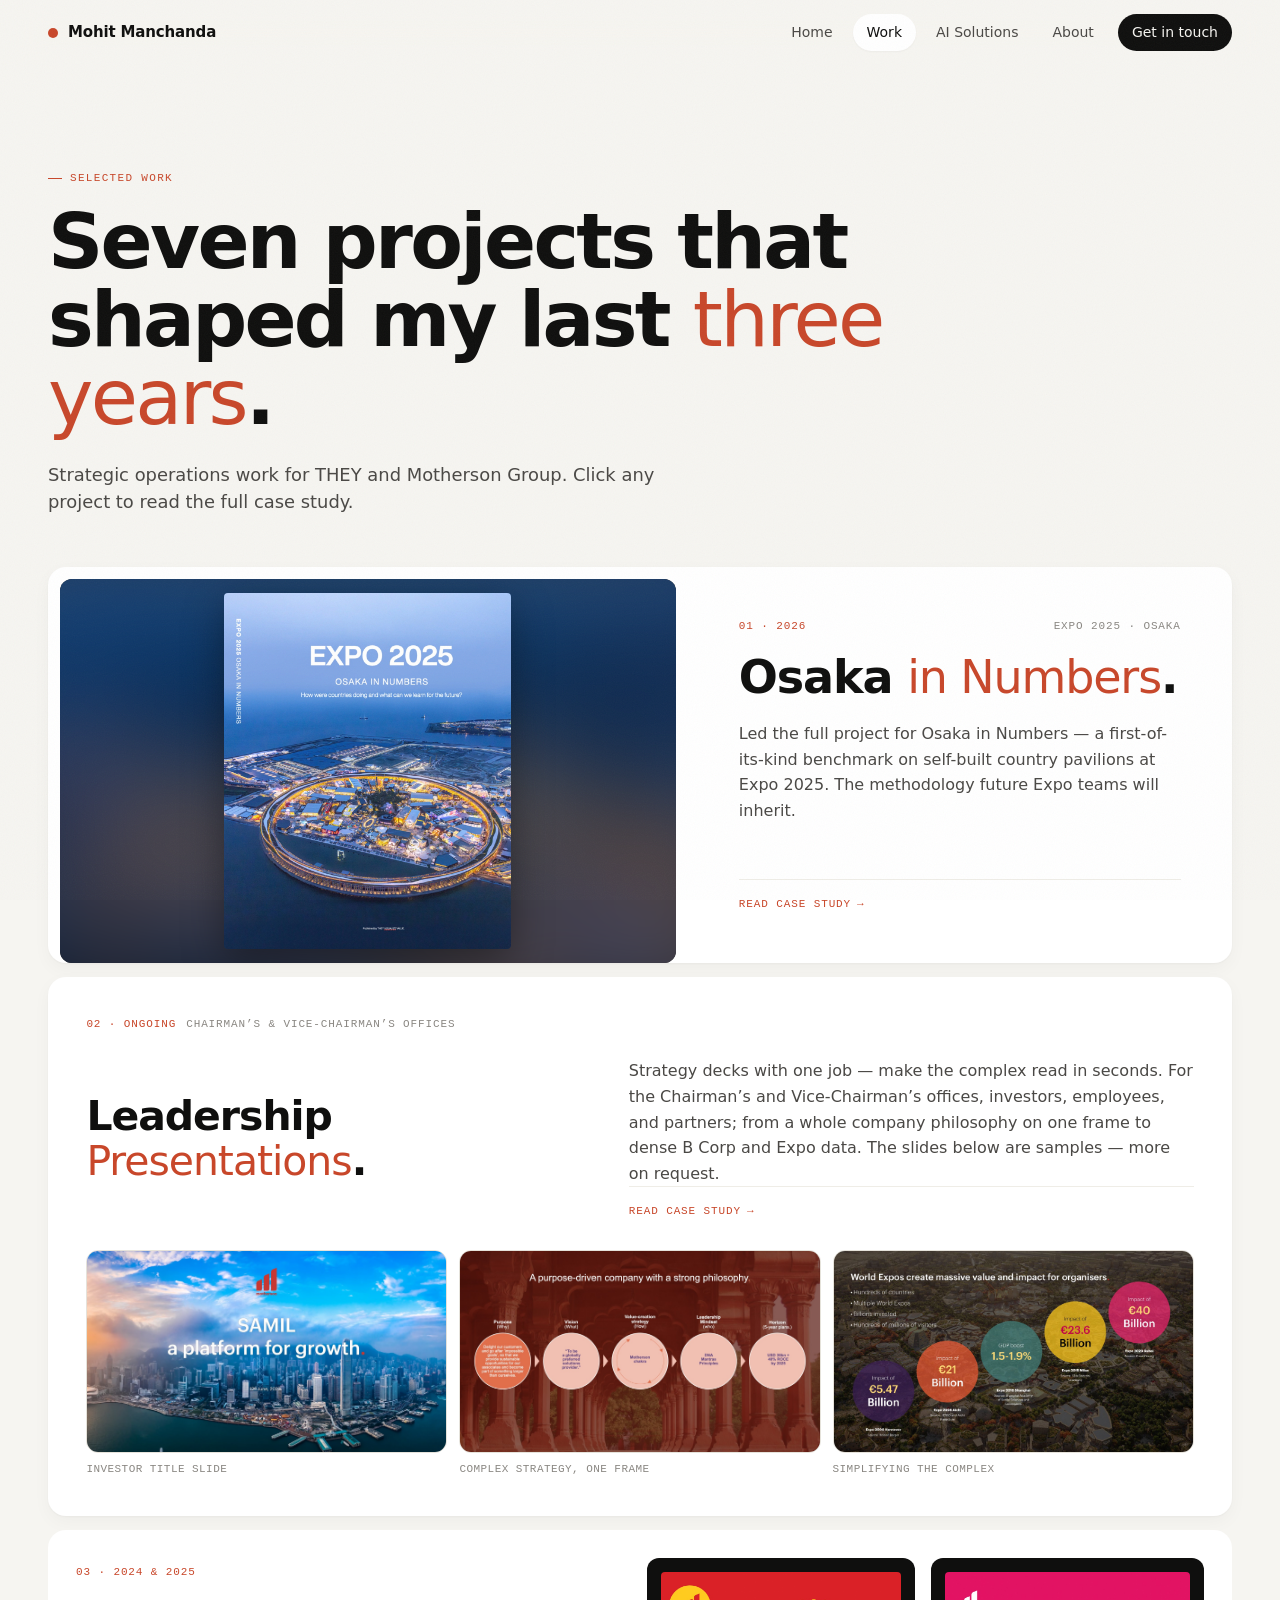
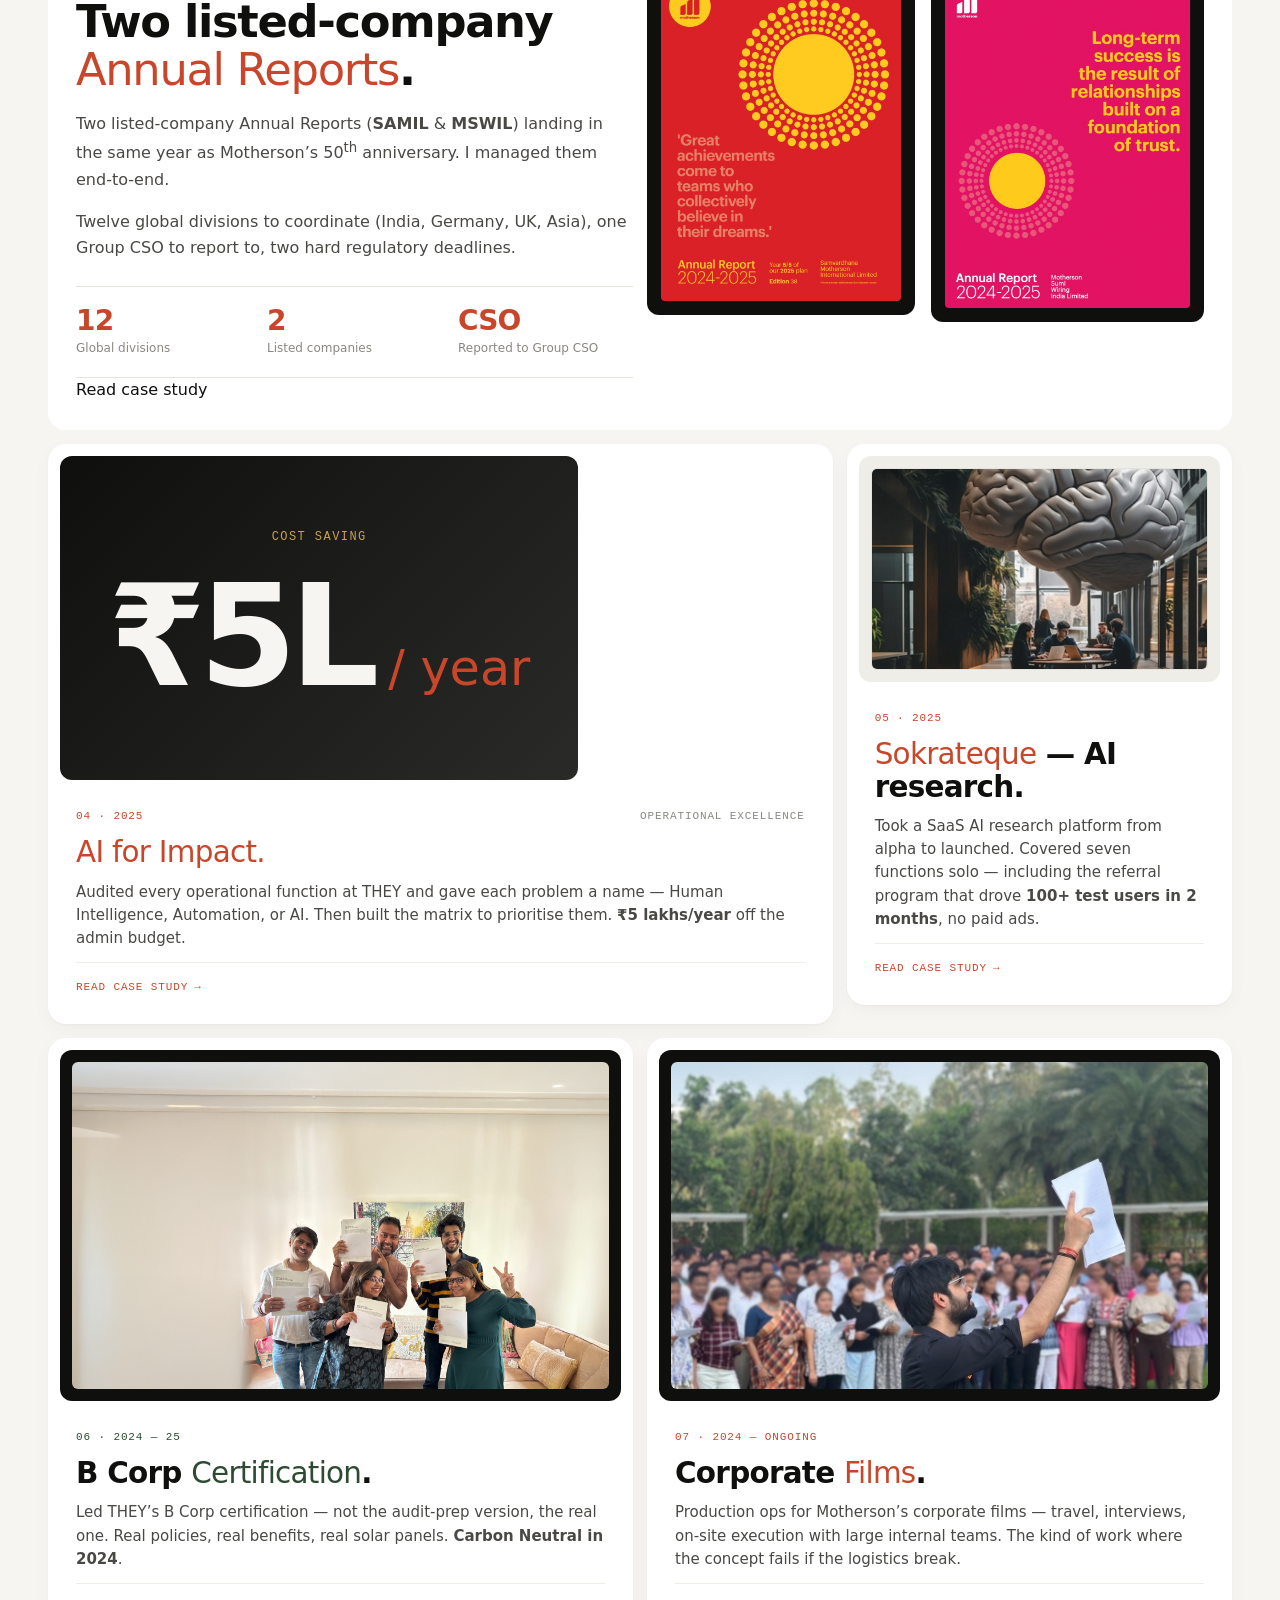
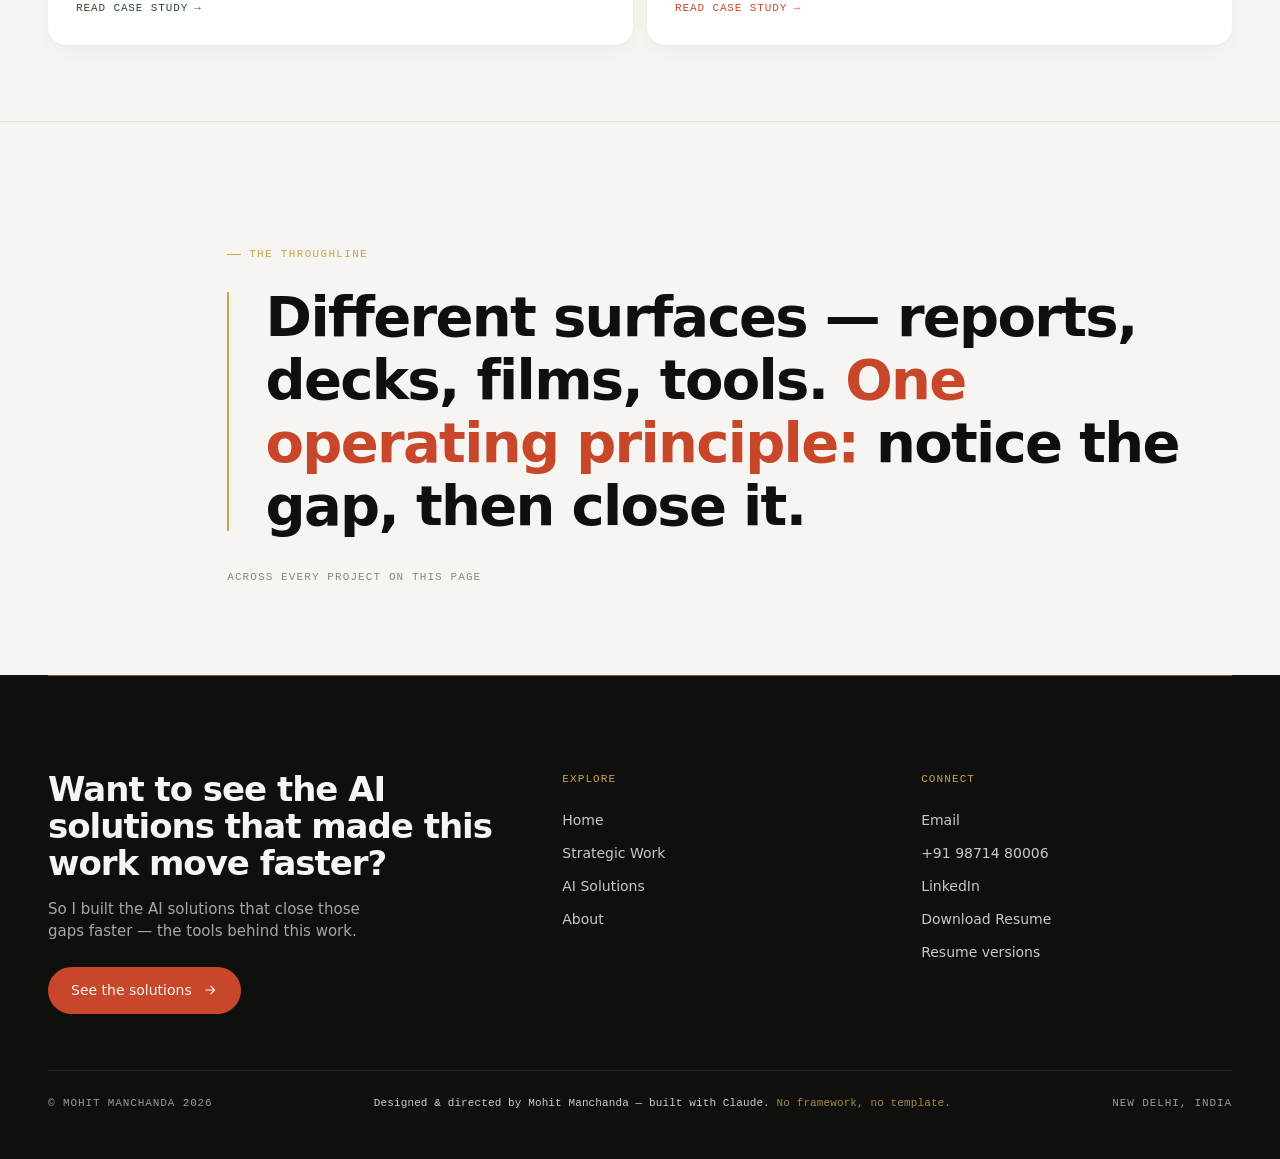
==== commit 45227024: "Reframe Leadership case around simplifying complex strategy Mohit: the case isn't just 'decks for le" ====
--- a/work.html
+++ b/work.html
@@ -83,7 +83,7 @@
       <div class="showcase-headline">
         <h3>Leadership <em>Presentations</em>.</h3>
         <div class="showcase-blurb">
-          <p class="work-desc">Strategic decks built with the Chairman&rsquo;s and Vice-Chairman&rsquo;s offices &mdash; for investors, employees, and partners. From an entire company philosophy distilled into one frame to dense B&nbsp;Corp and Expo data made to read in seconds.</p>
+          <p class="work-desc">Strategy decks with one job &mdash; make the complex read in seconds. For the Chairman&rsquo;s and Vice-Chairman&rsquo;s offices, investors, employees, and partners; from a whole company philosophy on one frame to dense B&nbsp;Corp and Expo data. The slides below are samples &mdash; more on request.</p>
           <span class="open-hint">Read case study</span>
         </div>
       </div>
@@ -296,7 +296,7 @@
             <span class="case-num">02</span>
             <div>
               <h2 class="case-title">Leadership <em>Presentations</em>.</h2>
-              <p class="case-tagline">High-stakes decks crafted with the Chairman&rsquo;s and Vice-Chairman&rsquo;s offices &mdash; from investor narratives to complex strategy distilled onto a single frame.</p>
+              <p class="case-tagline">Across every deck, one job &mdash; take complex strategy and make it read in seconds. Crafted with the Chairman&rsquo;s and Vice-Chairman&rsquo;s offices, for investors, employees, and partners.</p>
             </div>
           </div>
 
@@ -311,17 +311,18 @@
           <div class="case-content">
             <section class="case-section">
               <h3>Overview</h3>
-              <p>When the Chairman of a ~$14bn global auto group needs to land a story with investors, the slide either reads in three seconds or it doesn&rsquo;t. I coordinated with top leadership &mdash; including the Chairman&rsquo;s and Vice-Chairman&rsquo;s offices &mdash; to craft the strategic communication decks for investor meetings and global summits, shaping narratives for global investors, employees, and partners.</p>
+              <p>When the Chairman of a ~$14bn global auto group needs to land a story with investors, the slide either reads in three seconds or it doesn&rsquo;t. I coordinated with top leadership &mdash; including the Chairman&rsquo;s and Vice-Chairman&rsquo;s offices &mdash; to craft the strategic communication decks for investor meetings and global summits, shaping narratives for global investors, employees, and partners. The same discipline runs through all of it: a company philosophy on a single frame, World-Expo economics at a glance, thirty years of five-year plans on one timeline.</p>
             </section>
             <section class="case-section">
               <h3>What I Did</h3>
               <p>Research first, narrative second, design third. In-depth research with strategy, finance, and divisional teams. Structured strategic messaging. Visual decks at the level of polish investor scrutiny demands. Collaborated cross-functionally to deliver presentations that enhanced investor confidence, supported customer engagement, and communicated group-wide achievements.</p>
             </section>
             <section class="case-section">
-              <h3>Selected slides</h3>
+              <h3>Sample slides</h3>
+              <p>Single slides pulled from much larger decks &mdash; the full presentations stay confidential, but more samples are available on request.</p>
               <div class="case-slides">
                 <figure>
-                  <img loading="lazy" src="images/slide-motherson-philosophy.jpg" alt="Motherson purpose and growth philosophy on one slide — Purpose, Vision, Value-creation strategy, Leadership mindset, Horizon">
+                  <img loading="lazy" src="images/slide-philosophy.jpg" alt="A purpose-driven company with a strong philosophy — purpose, vision, value-creation strategy, leadership mindset, and five-year horizon as a five-step frame">
                   <figcaption>An entire company philosophy &mdash; purpose, vision, strategy, leadership, horizon &mdash; on a single frame.</figcaption>
                 </figure>
                 <figure>
--- a/style.css
+++ b/style.css
@@ -1153,13 +1153,18 @@
   display: flex;
   flex-direction: column;
   gap: clamp(18px, 2.2vw, 26px);
-  padding: clamp(24px, 3vw, 40px);
-}
+}
+/* .work-item.clickable resets padding to 0 at (0,2,0) specificity — this (0,3,0)
+   selector out-guns it so the card keeps its inset at any rule order */
+.work-item.work-showcase.clickable { padding: clamp(24px, 3vw, 40px); }
+/* Tags grouped top-left like a breadcrumb — the inherited space-between would
+   fling them to opposite corners of a span-12 card */
+.work-showcase .work-meta { justify-content: flex-start; gap: 10px; flex-wrap: wrap; }
 .work-showcase .showcase-headline {
   display: grid;
   grid-template-columns: minmax(0, 1fr) minmax(0, 1.15fr);
-  gap: 16px clamp(32px, 6vw, 88px);
-  align-items: start;
+  gap: 16px clamp(28px, 4vw, 56px);
+  align-items: center;
 }
 .work-showcase h3 { font-size: clamp(28px, 3.2vw, 44px); max-width: 14ch; }
 .work-showcase .showcase-blurb { display: flex; flex-direction: column; gap: 0; }
@@ -2897,7 +2902,7 @@
   .work-hero { grid-column: span 12; flex-direction: column; }
   .work-hero .work-image { flex: none; margin: 12px 12px 0; }
   .work-hero .work-body { justify-content: flex-start; padding: 28px; }
-  .work-showcase { padding: 28px; }
+  .work-item.work-showcase.clickable { padding: 28px; }
   .work-showcase .showcase-headline { grid-template-columns: 1fr; gap: 10px; }   /* title above blurb */
   .work-showcase h3 { max-width: none; }
 
@@ -2969,7 +2974,8 @@
   .work-feature, .work-half, .work-third { grid-column: span 1; }
   .work-pair { grid-template-columns: 1fr; }
   .work-pair .pair-cover { max-width: 240px; margin: 0 auto; }
-  .work-showcase { padding: 20px; gap: 18px; }   /* keep grid-column: span 12 from base (full width, like work-pair) */
+  .work-item.work-showcase.clickable { padding: 20px; }   /* keep grid-column: span 12 from base (full width, like work-pair) */
+  .work-showcase { gap: 18px; }
   .work-showcase .showcase-reel { grid-template-columns: 1fr; }   /* all three stills full-width */
   .case-outcomes { grid-template-columns: 1fr; }
   .case-cover.is-pair { flex-direction: column; gap: 16px; }
